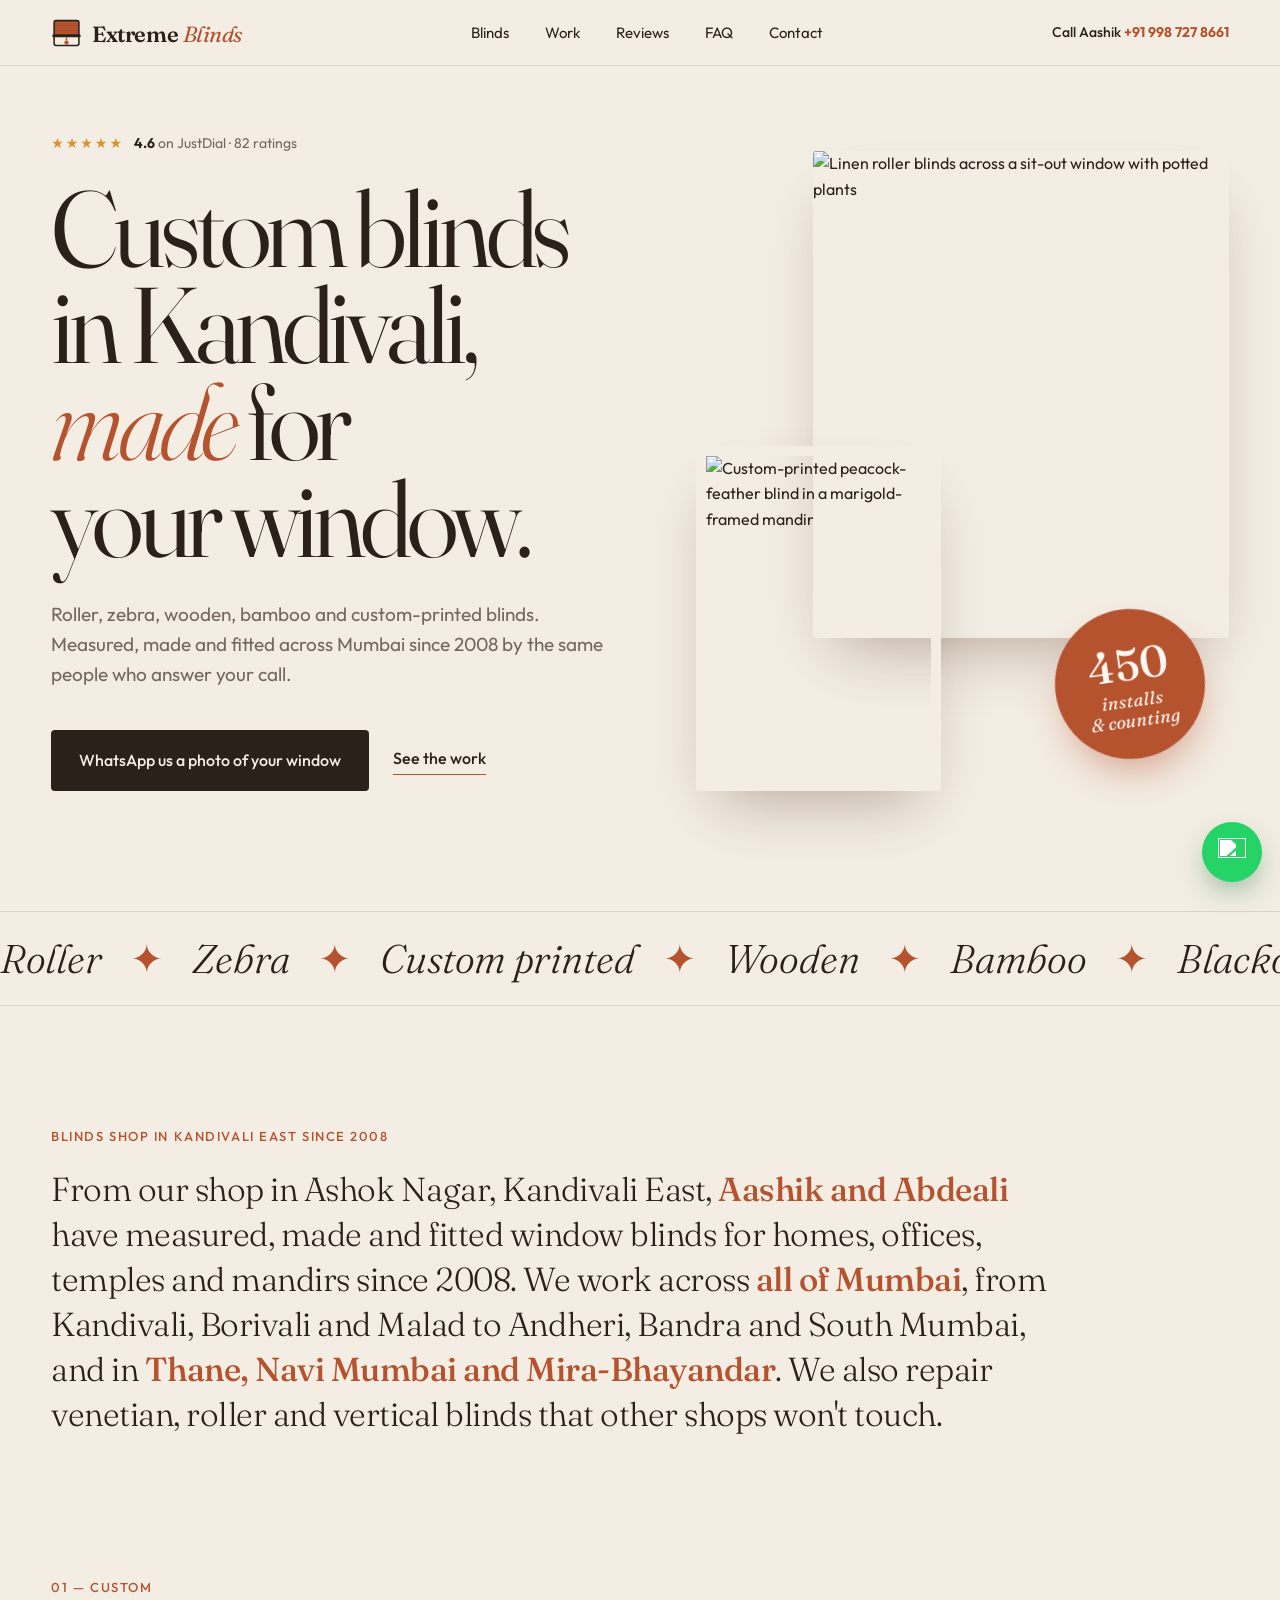
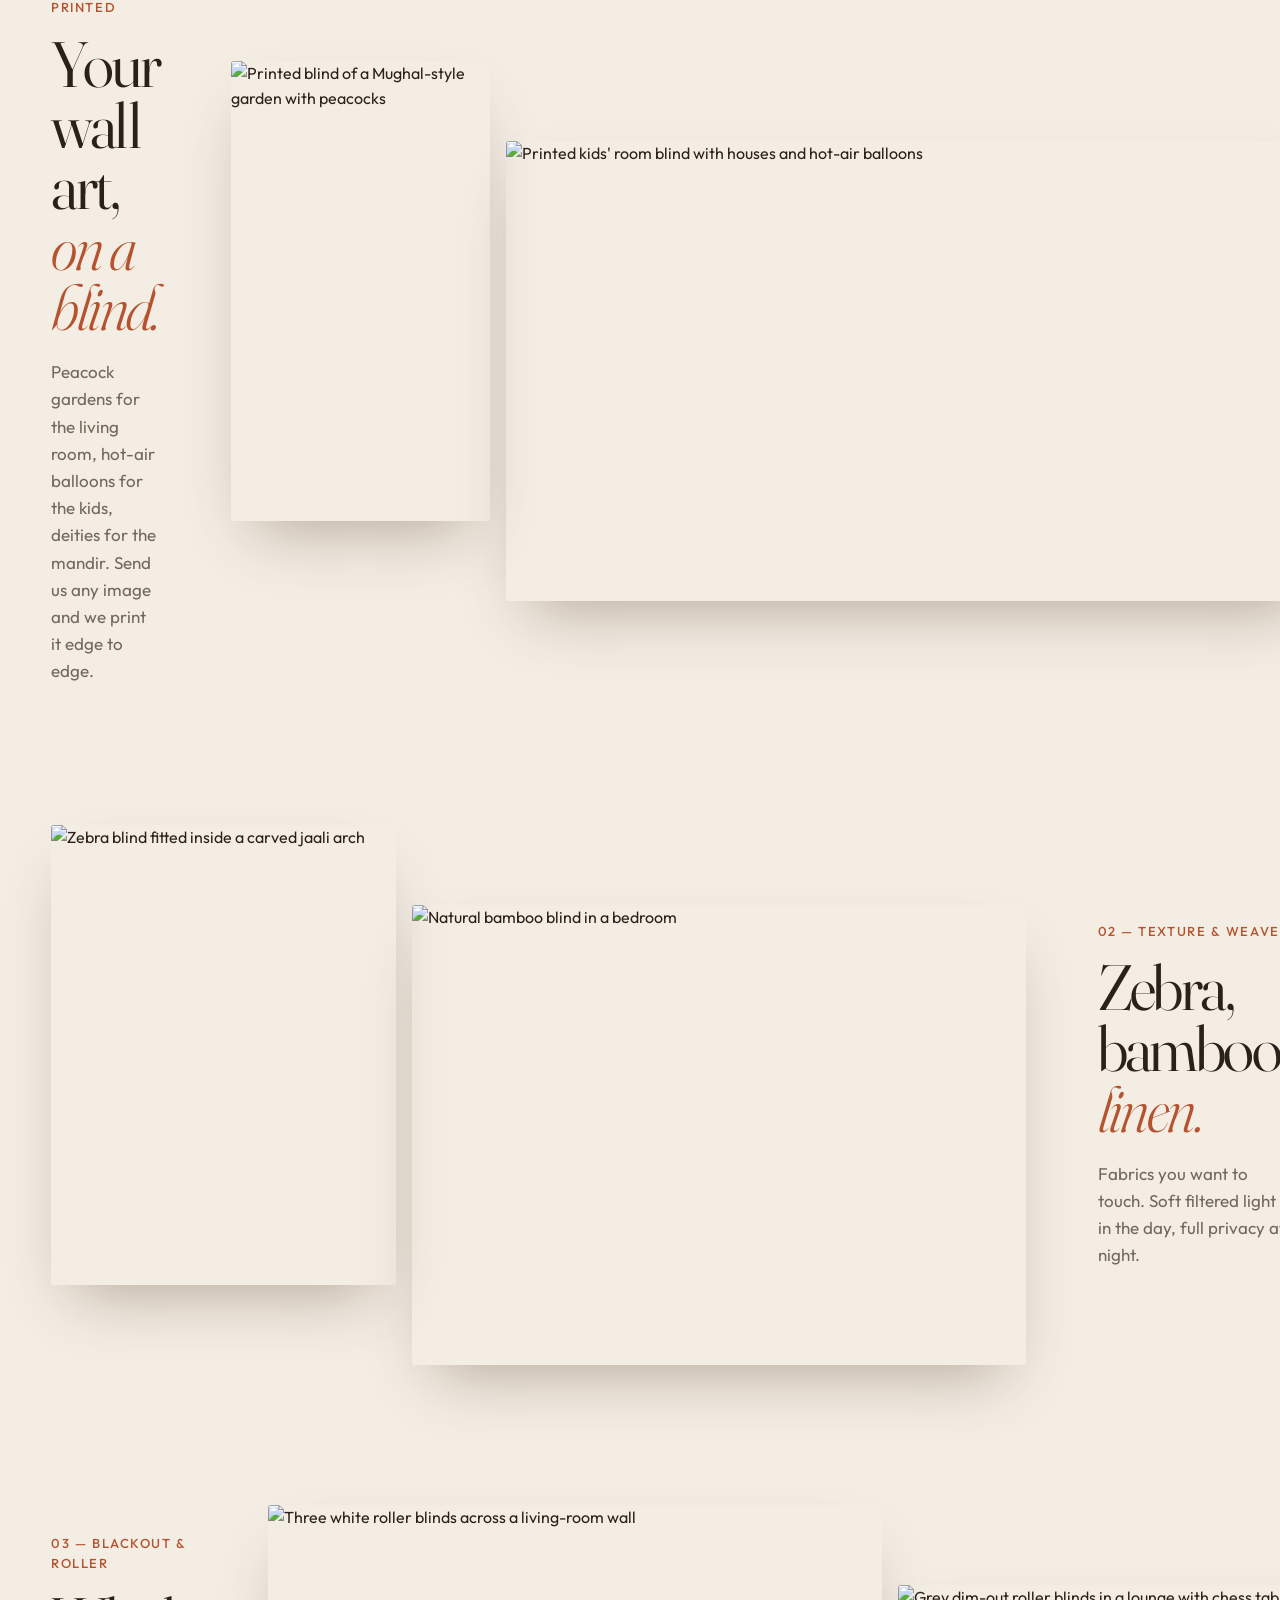
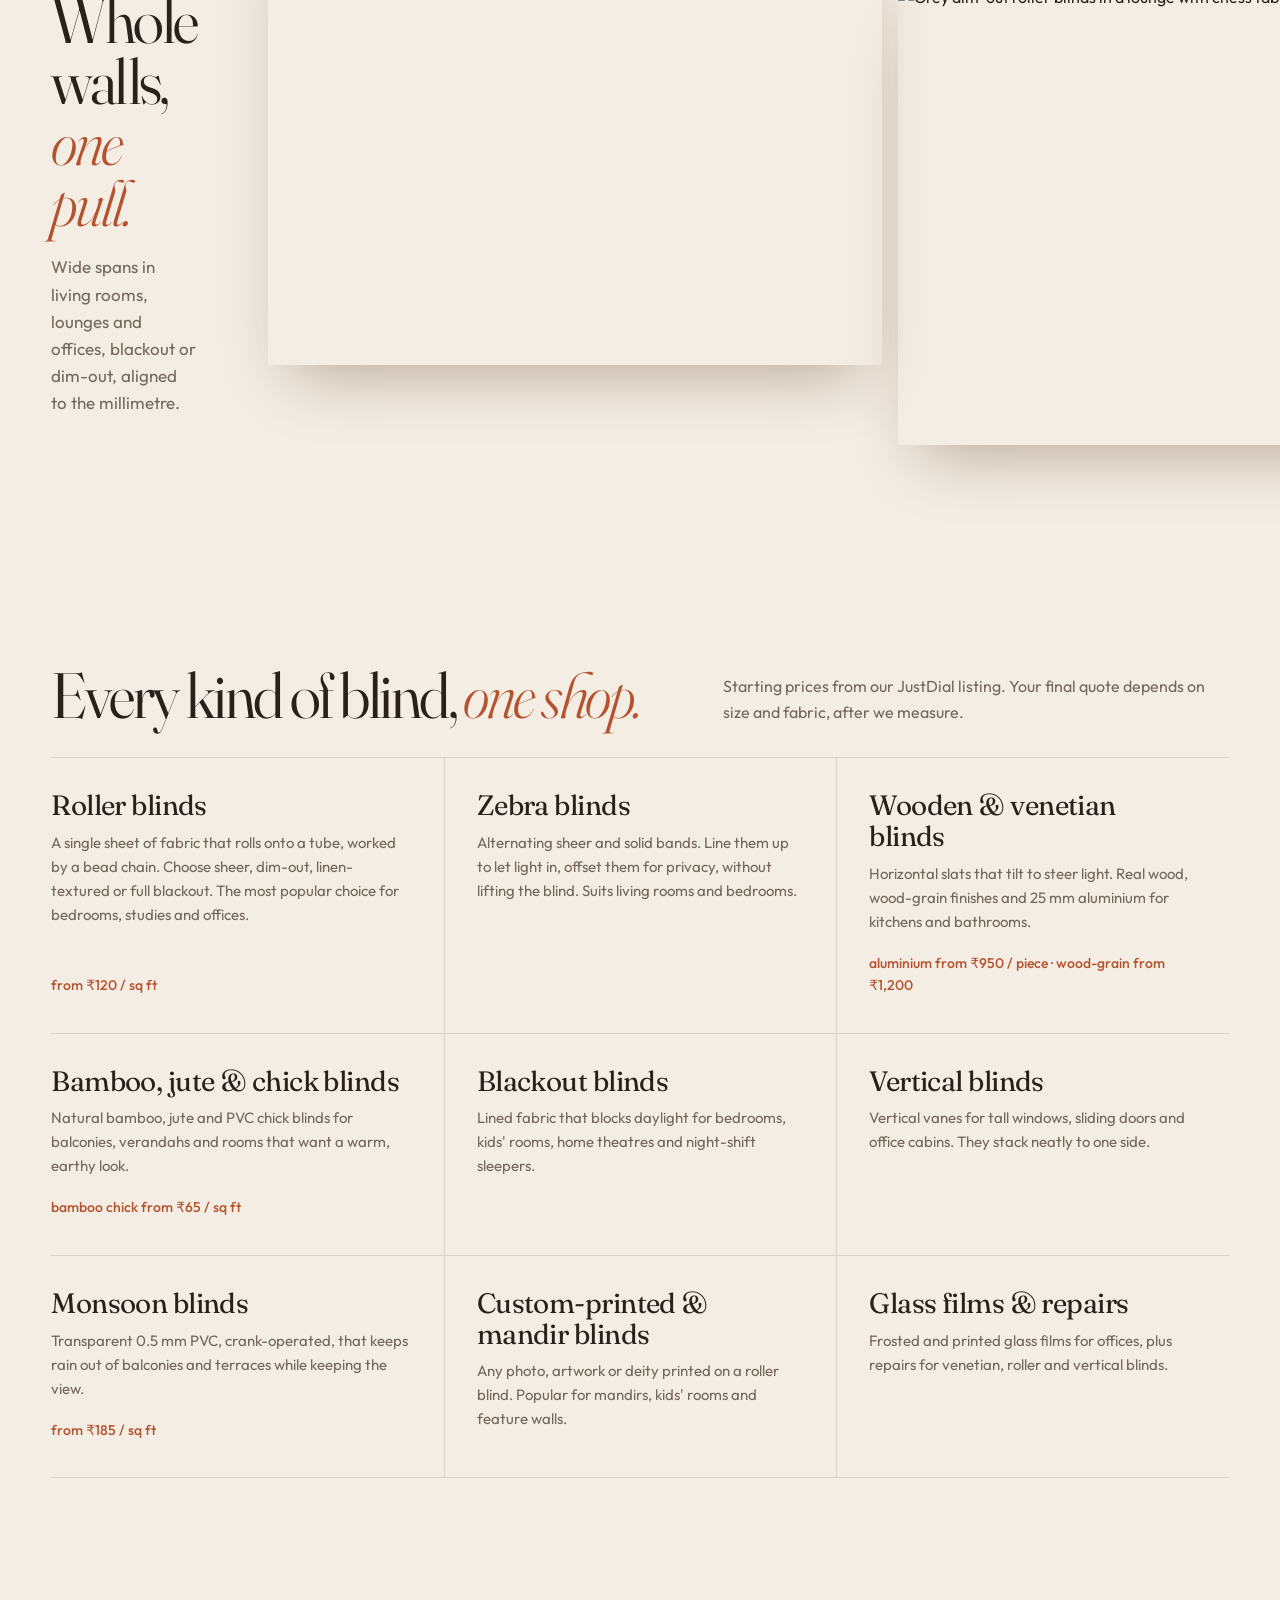
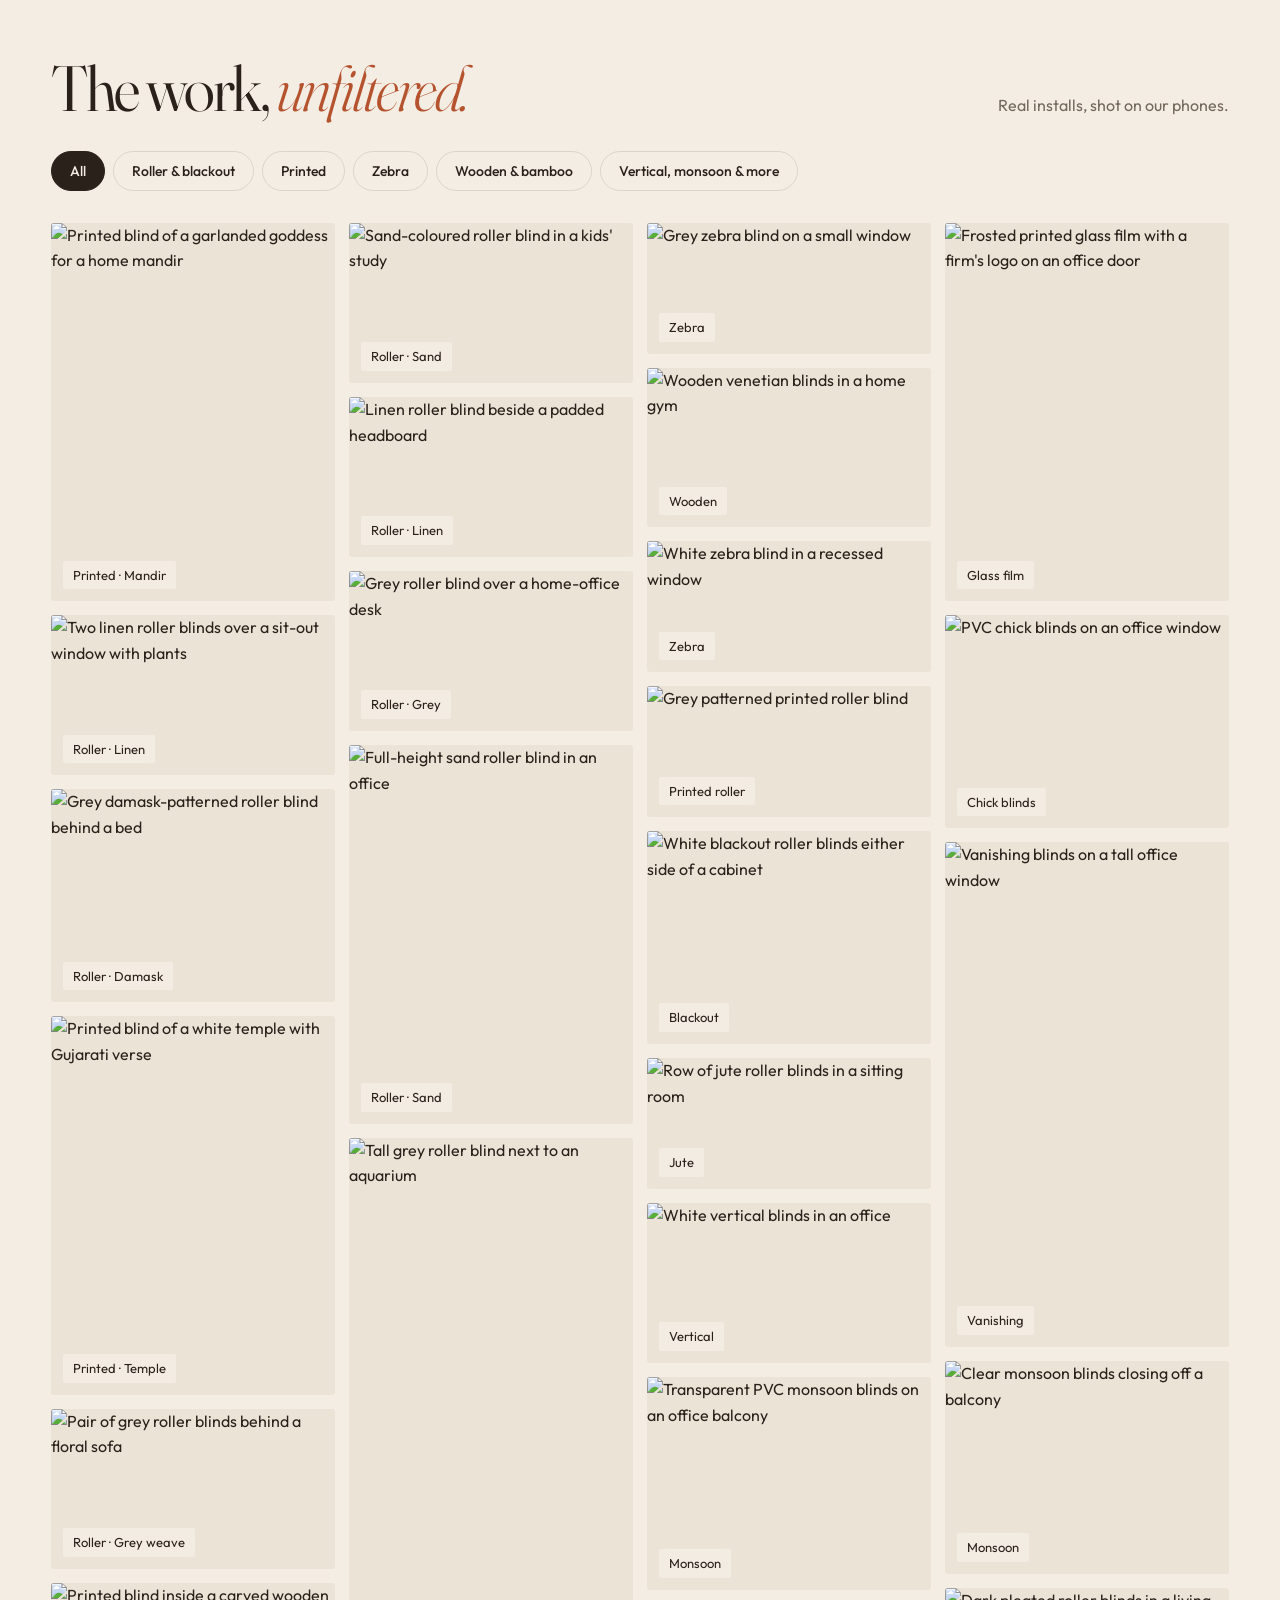
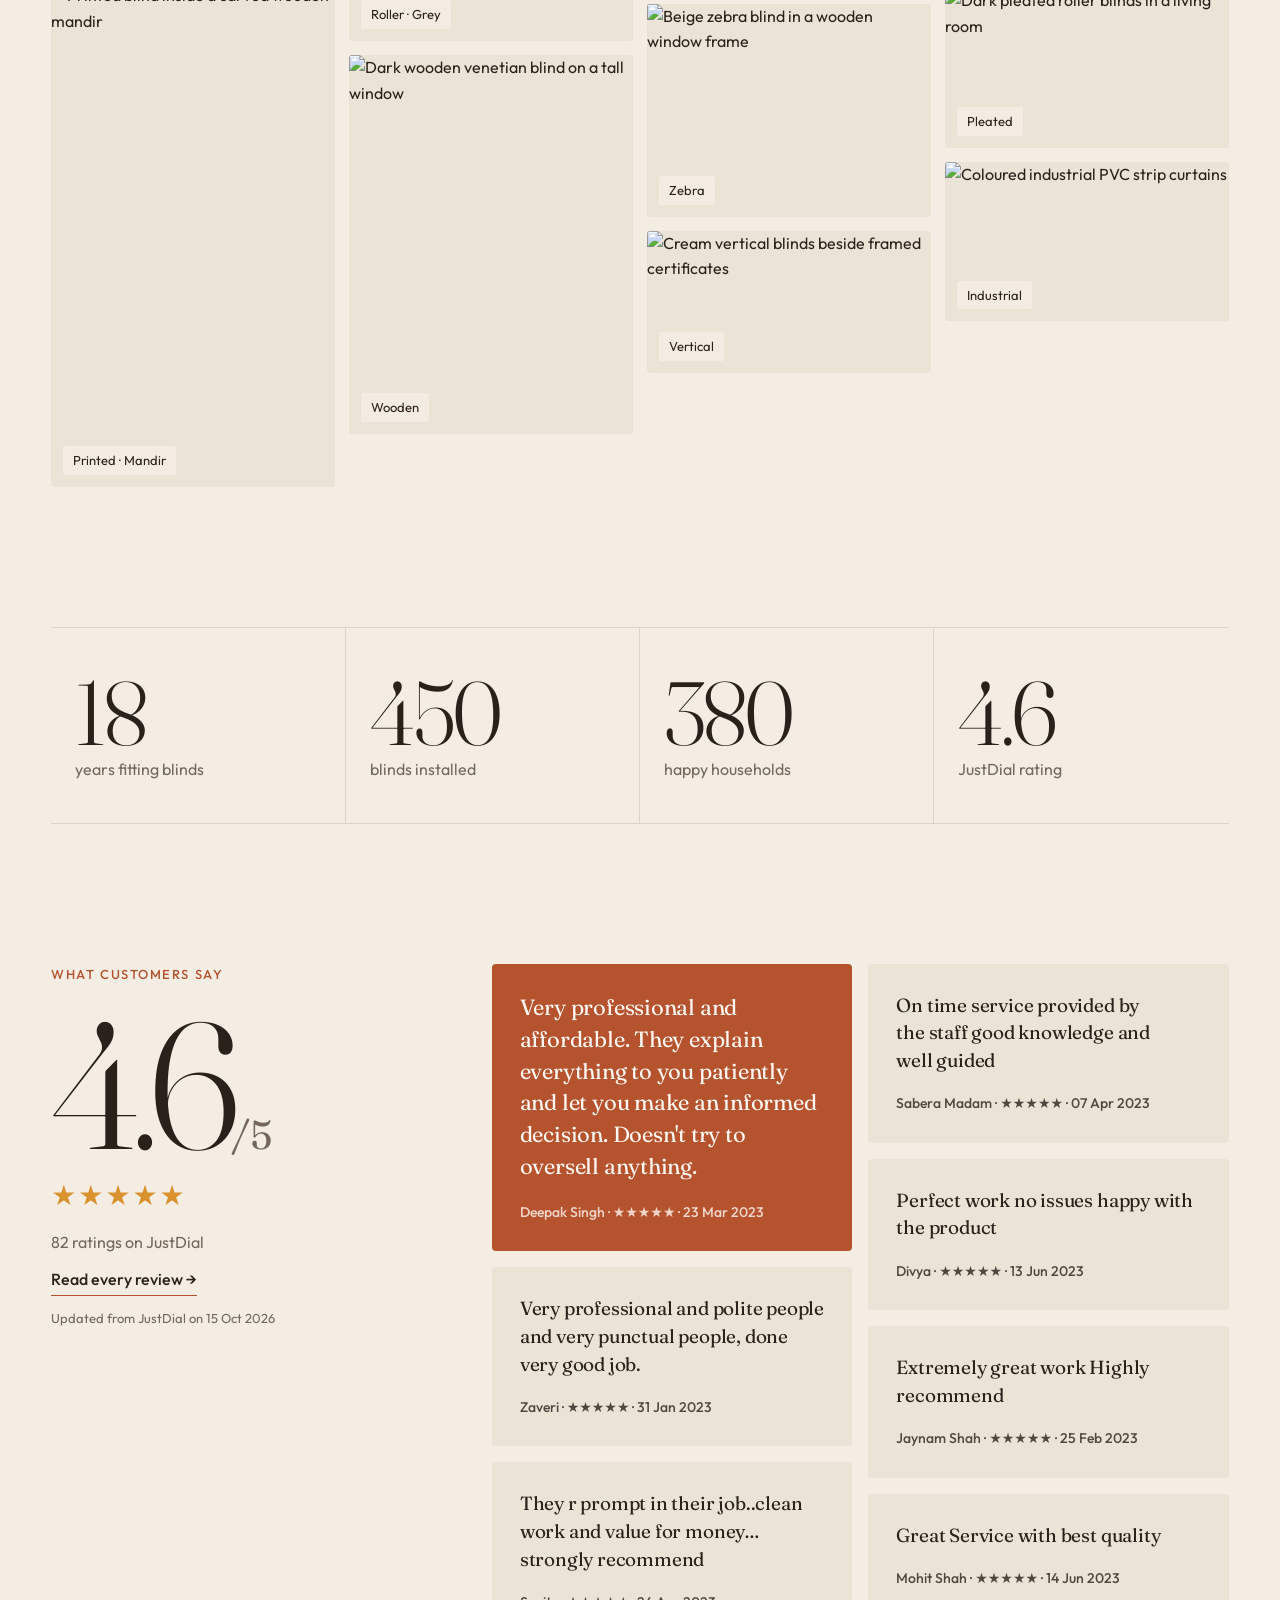
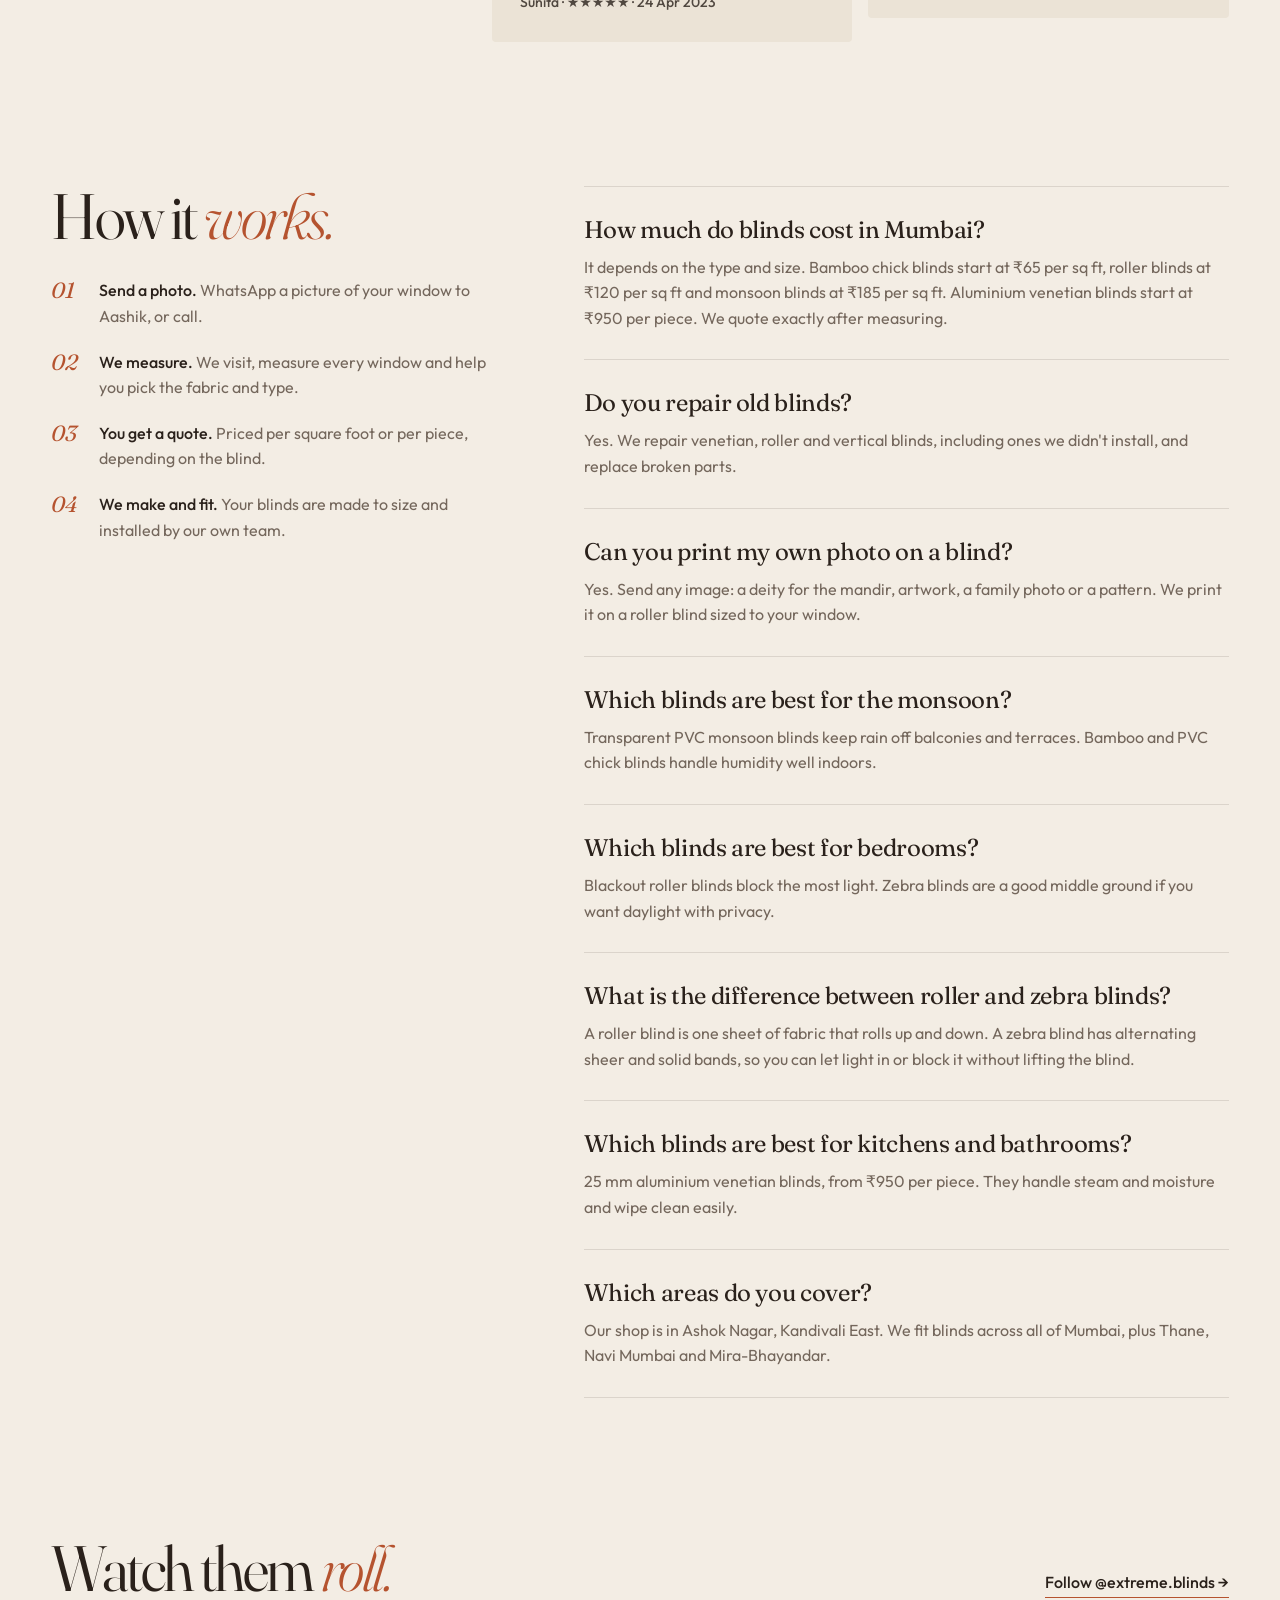
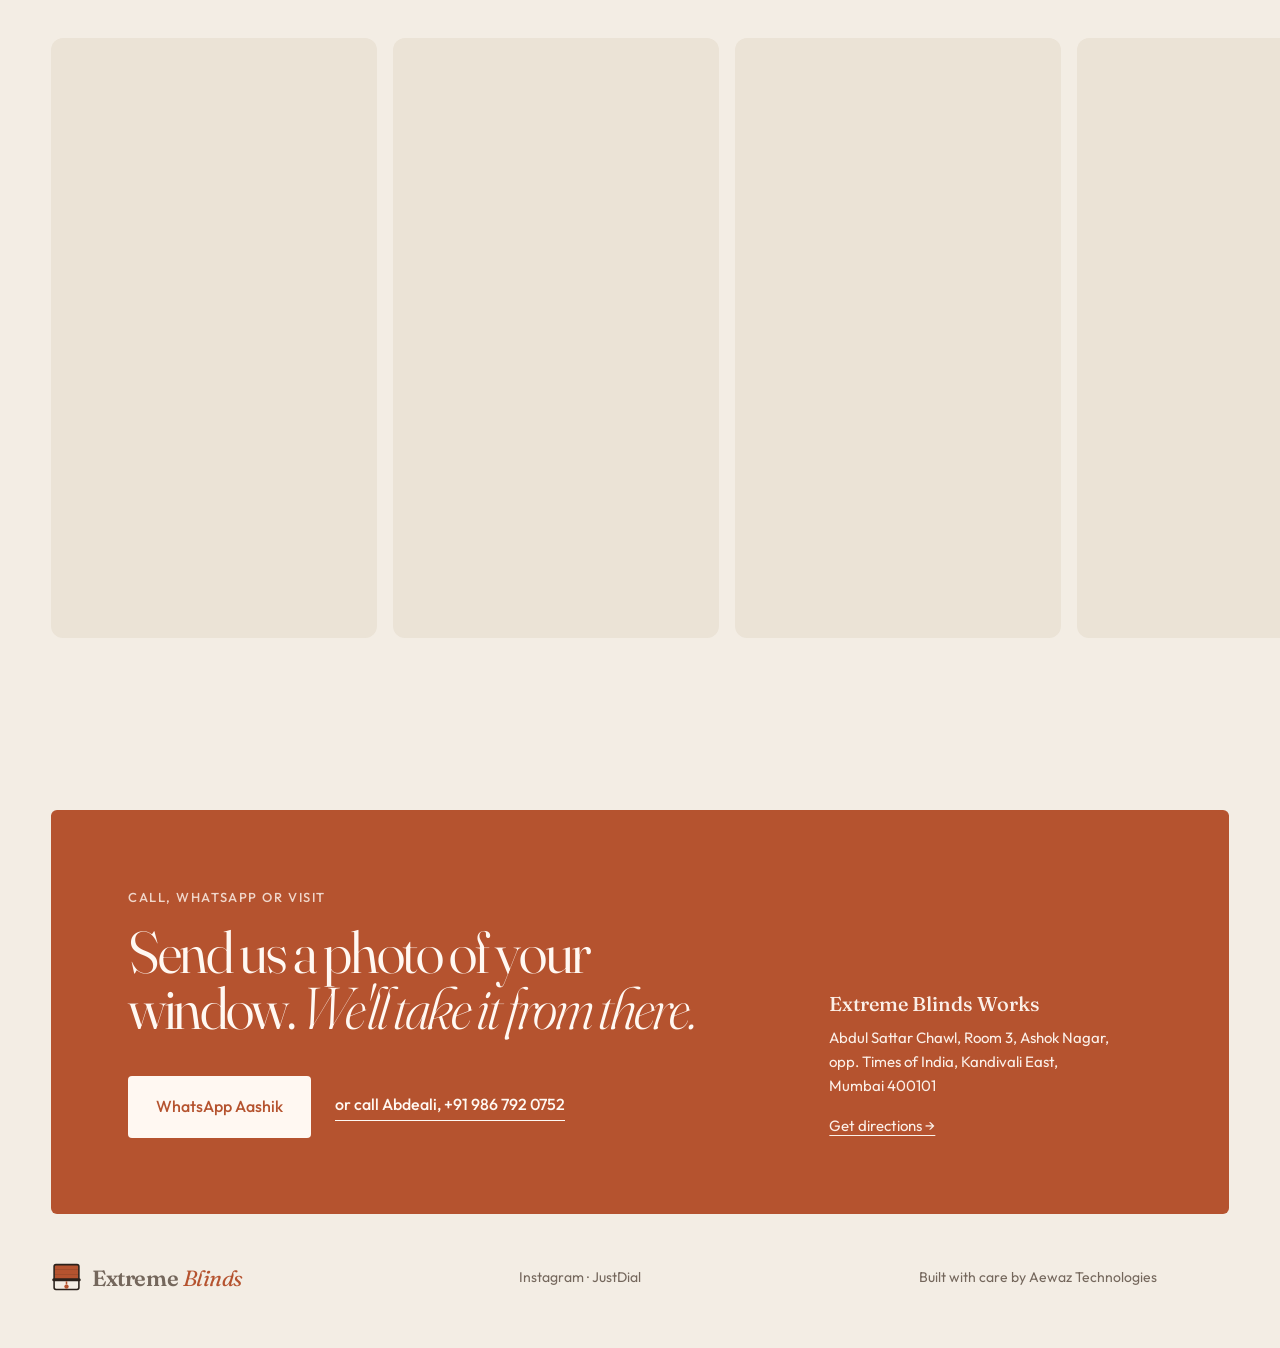
==== index.html @ 96bb5fbb "Add new favicon set, header logo mark, and SEO/AI search upgrades New blind-in-window favicon (svg, " ====
<!doctype html>
<html lang="en-IN">
  <head>
    <meta charset="utf-8" />
    <meta name="viewport" content="width=device-width, initial-scale=1" />
    <title>Custom Blinds in Kandivali East, Mumbai | Extreme Blinds Works</title>
    <meta
      name="description"
      content="Roller, zebra, wooden, bamboo, blackout, monsoon and custom-printed blinds. Measured, made and fitted across Mumbai and Thane since 2008. Rated 4.6 on JustDial."
    />
    <link rel="canonical" href="https://extremeblinds.in/" />
    <meta name="robots" content="index, follow, max-image-preview:large" />
    <meta property="og:type" content="website" />
    <meta property="og:locale" content="en_IN" />
    <meta property="og:site_name" content="Extreme Blinds Works" />
    <meta property="og:url" content="https://extremeblinds.in/" />
    <meta property="og:title" content="Custom blinds in Kandivali East, Mumbai | Extreme Blinds Works" />
    <meta
      property="og:description"
      content="Roller, zebra, wooden and custom-printed blinds, fitted across Mumbai since 2008."
    />
    <meta property="og:image" content="https://extremeblinds.in/assets/work/roller-linen-sitout.jpg" />
    <meta property="og:image:width" content="1400" />
    <meta property="og:image:height" content="789" />
    <meta property="og:image:alt" content="Linen roller blinds fitted across a sit-out window by Extreme Blinds Works" />
    <meta name="twitter:card" content="summary_large_image" />
    <meta name="twitter:title" content="Custom blinds in Kandivali East, Mumbai | Extreme Blinds Works" />
    <meta name="twitter:description" content="Roller, zebra, wooden and custom-printed blinds, fitted across Mumbai since 2008." />
    <meta name="twitter:image" content="https://extremeblinds.in/assets/work/roller-linen-sitout.jpg" />
    <meta name="theme-color" content="#f3ede4" />
    <link rel="icon" href="/favicon.ico" sizes="48x48" />
    <link rel="icon" href="/favicon.svg" type="image/svg+xml" />
    <link rel="apple-touch-icon" href="/apple-touch-icon.png" />
    <link rel="manifest" href="/site.webmanifest" />
    <link
      rel="preload"
      as="image"
      href="assets/work/800/roller-linen-sitout.jpg"
      imagesrcset="assets/work/800/roller-linen-sitout.jpg 800w, assets/work/roller-linen-sitout.jpg 1400w"
      imagesizes="(max-width: 960px) 100vw, 45vw"
      fetchpriority="high"
    />
    <link rel="preconnect" href="https://fonts.googleapis.com" />
    <link rel="preconnect" href="https://fonts.gstatic.com" crossorigin />
    <link
      href="https://fonts.googleapis.com/css2?family=Fraunces:ital,opsz,wght@0,9..144,300..600;1,9..144,300..600&family=Outfit:wght@300;400;500;600&display=swap"
      rel="stylesheet"
    />
    <link rel="stylesheet" href="assets/css/site.css" />
    <link rel="alternate" type="text/plain" href="/llms.txt" title="LLM summary" />
    <script>
      // Google Analytics 4: paste the Measurement ID from analytics.google.com → Admin → Data streams.
      // Nothing loads while it is still the placeholder.
      window.GA_ID = "G-MJQ9CBPJ4C";
      window.dataLayer = window.dataLayer || [];
      function gtag() { dataLayer.push(arguments); }
      if (!GA_ID.includes("XXXX")) {
        const s = document.createElement("script");
        s.async = true;
        s.src = "https://www.googletagmanager.com/gtag/js?id=" + GA_ID;
        document.head.append(s);
        gtag("js", new Date());
        gtag("config", GA_ID);
      }
    </script>
    <script type="application/ld+json">
      {
        "@context": "https://schema.org",
        "@graph": [
          {
            "@type": "WebSite",
            "@id": "https://extremeblinds.in/#website",
            "url": "https://extremeblinds.in/",
            "name": "Extreme Blinds Works",
            "inLanguage": "en-IN",
            "publisher": {
              "@id": "https://extremeblinds.in/#business"
            }
          },
          {
            "@type": "WebPage",
            "@id": "https://extremeblinds.in/#webpage",
            "url": "https://extremeblinds.in/",
            "name": "Custom Blinds in Kandivali East, Mumbai | Extreme Blinds Works",
            "isPartOf": {
              "@id": "https://extremeblinds.in/#website"
            },
            "about": {
              "@id": "https://extremeblinds.in/#business"
            },
            "primaryImageOfPage": "https://extremeblinds.in/assets/work/roller-linen-sitout.jpg",
            "dateModified": "2026-10-19",
            "inLanguage": "en-IN"
          },
          {
            "@type": "HomeAndConstructionBusiness",
            "@id": "https://extremeblinds.in/#business",
            "name": "Extreme Blinds Works",
            "alternateName": "Extreme Blinds",
            "url": "https://extremeblinds.in/",
            "description": "Blinds shop in Ashok Nagar, Kandivali East, Mumbai. Roller, zebra, wooden, bamboo, blackout, vertical, monsoon and custom-printed blinds, measured, made and fitted across Mumbai, Thane, Navi Mumbai and Mira-Bhayandar since 2008. Also repairs venetian, roller and vertical blinds.",
            "foundingDate": "2008",
            "image": [
              "https://extremeblinds.in/assets/work/roller-linen-sitout.jpg",
              "https://extremeblinds.in/assets/work/printed-peacock-garden.jpg"
            ],
            "logo": "https://extremeblinds.in/icon-512.png",
            "telephone": "+919987278661",
            "priceRange": "₹65–₹1,200",
            "currenciesAccepted": "INR",
            "address": {
              "@type": "PostalAddress",
              "streetAddress": "Abdul Sattar Chawl, Room No 3, Ashok Nagar, Opposite Times Of India, Kandivali East",
              "addressLocality": "Mumbai",
              "addressRegion": "Maharashtra",
              "postalCode": "400101",
              "addressCountry": "IN"
            },
            "hasMap": "https://www.google.com/maps/search/?api=1&query=Extreme+Blinds+Works+Ashok+Nagar+Kandivali+East+Mumbai",
            "contactPoint": [
              {
                "@type": "ContactPoint",
                "contactType": "customer service",
                "name": "Aashik",
                "telephone": "+919987278661"
              },
              {
                "@type": "ContactPoint",
                "contactType": "customer service",
                "name": "Abdeali",
                "telephone": "+919867920752"
              }
            ],
            "areaServed": [
              {
                "@type": "City",
                "name": "Mumbai"
              },
              {
                "@type": "City",
                "name": "Thane"
              },
              {
                "@type": "City",
                "name": "Navi Mumbai"
              },
              {
                "@type": "City",
                "name": "Mira-Bhayandar"
              }
            ],
            "knowsAbout": [
              "Roller blinds",
              "Zebra blinds",
              "Venetian blinds",
              "Wooden blinds",
              "Bamboo chick blinds",
              "Blackout blinds",
              "Vertical blinds",
              "Monsoon blinds",
              "Custom-printed blinds",
              "Mandir blinds",
              "Glass films",
              "Blind repair"
            ],
            "hasOfferCatalog": {
              "@type": "OfferCatalog",
              "name": "Blinds",
              "itemListElement": [
                {
                  "@type": "Offer",
                  "itemOffered": {
                    "@type": "Service",
                    "name": "Roller blinds",
                    "serviceType": "Window blinds",
                    "description": "Sheer, dim-out, linen-textured or blackout fabric on a bead-chain tube."
                  },
                  "priceSpecification": {
                    "@type": "UnitPriceSpecification",
                    "price": "120",
                    "priceCurrency": "INR",
                    "valueAddedTaxIncluded": false,
                    "unitText": "sq ft",
                    "description": "Starting price; final quote after measuring"
                  }
                },
                {
                  "@type": "Offer",
                  "itemOffered": {
                    "@type": "Service",
                    "name": "Zebra blinds",
                    "serviceType": "Window blinds",
                    "description": "Alternating sheer and solid bands for light control without lifting the blind."
                  }
                },
                {
                  "@type": "Offer",
                  "itemOffered": {
                    "@type": "Service",
                    "name": "Aluminium venetian blinds",
                    "serviceType": "Window blinds",
                    "description": "25 mm aluminium slats, suited to kitchens and bathrooms."
                  },
                  "priceSpecification": {
                    "@type": "UnitPriceSpecification",
                    "price": "950",
                    "priceCurrency": "INR",
                    "valueAddedTaxIncluded": false,
                    "unitText": "piece",
                    "description": "Starting price; final quote after measuring"
                  }
                },
                {
                  "@type": "Offer",
                  "itemOffered": {
                    "@type": "Service",
                    "name": "Wood-grain venetian blinds",
                    "serviceType": "Window blinds"
                  },
                  "priceSpecification": {
                    "@type": "UnitPriceSpecification",
                    "price": "1200",
                    "priceCurrency": "INR",
                    "valueAddedTaxIncluded": false,
                    "unitText": "piece",
                    "description": "Starting price; final quote after measuring"
                  }
                },
                {
                  "@type": "Offer",
                  "itemOffered": {
                    "@type": "Service",
                    "name": "Bamboo chick blinds",
                    "serviceType": "Window blinds",
                    "description": "Natural bamboo, jute and PVC chick blinds for balconies and verandahs."
                  },
                  "priceSpecification": {
                    "@type": "UnitPriceSpecification",
                    "price": "65",
                    "priceCurrency": "INR",
                    "valueAddedTaxIncluded": false,
                    "unitText": "sq ft",
                    "description": "Starting price; final quote after measuring"
                  }
                },
                {
                  "@type": "Offer",
                  "itemOffered": {
                    "@type": "Service",
                    "name": "Blackout blinds",
                    "serviceType": "Window blinds",
                    "description": "Lined fabric that blocks daylight for bedrooms, kids' rooms and home theatres."
                  }
                },
                {
                  "@type": "Offer",
                  "itemOffered": {
                    "@type": "Service",
                    "name": "Vertical blinds",
                    "serviceType": "Window blinds",
                    "description": "Vertical vanes for tall windows, sliding doors and office cabins."
                  }
                },
                {
                  "@type": "Offer",
                  "itemOffered": {
                    "@type": "Service",
                    "name": "Monsoon blinds",
                    "serviceType": "Window blinds",
                    "description": "Transparent 0.5 mm PVC, crank-operated, keeps rain off balconies."
                  },
                  "priceSpecification": {
                    "@type": "UnitPriceSpecification",
                    "price": "185",
                    "priceCurrency": "INR",
                    "valueAddedTaxIncluded": false,
                    "unitText": "sq ft",
                    "description": "Starting price; final quote after measuring"
                  }
                },
                {
                  "@type": "Offer",
                  "itemOffered": {
                    "@type": "Service",
                    "name": "Custom-printed and mandir blinds",
                    "serviceType": "Window blinds",
                    "description": "Any photo, artwork or deity printed on a roller blind."
                  }
                },
                {
                  "@type": "Offer",
                  "itemOffered": {
                    "@type": "Service",
                    "name": "Glass films",
                    "serviceType": "Window blinds",
                    "description": "Frosted and printed glass films for offices."
                  }
                },
                {
                  "@type": "Offer",
                  "itemOffered": {
                    "@type": "Service",
                    "name": "Blind repair",
                    "serviceType": "Window blinds",
                    "description": "Repairs for venetian, roller and vertical blinds, including ones installed by others."
                  }
                }
              ]
            },
            "sameAs": [
              "https://www.instagram.com/extreme.blinds/",
              "https://jsdl.in/DT-43YEA226QIA"
            ]
          }
        ]
      }
    </script>
  </head>

  <body>
    <a class="skip" href="#main">Skip to content</a>

    <header class="nav">
      <a href="#top" class="logo"><img class="mark" src="assets/images/mark.svg" alt="" width="31" height="30" />Extreme <span>Blinds</span></a>
      <nav aria-label="Main">
        <ul>
          <li><a href="#blinds">Blinds</a></li>
          <li><a href="#work">Work</a></li>
          <li><a href="#reviews">Reviews</a></li>
          <li><a href="#faq">FAQ</a></li>
          <li><a href="#contact">Contact</a></li>
        </ul>
      </nav>
      <a class="nav-call" href="tel:+919987278661">Call Aashik <b>+91 998 727 8661</b></a>
    </header>

    <main id="main">
      <section class="hero" id="top">
        <div class="hero-copy">
          <a class="tag" href="#reviews">
            <span class="stars" aria-hidden="true">★★★★★</span>
            <span><b data-rating>4.6</b> on JustDial · <span data-count>82</span> ratings</span>
          </a>
          <h1>Custom blinds in Kandivali, <em>made</em> for your window.</h1>
          <p class="lede">
            Roller, zebra, wooden, bamboo and custom-printed blinds. Measured, made and fitted across Mumbai since
            2008 by the same people who answer your call.
          </p>
          <div class="ctas">
            <a
              class="btn"
              href="https://api.whatsapp.com/send?phone=919987278661&text=Hi,%20I%20contacted%20you%20through%20your%20website."
              target="_blank"
              rel="noopener"
              >WhatsApp us a photo of your window</a
            >
            <a class="link" href="#work">See the work</a>
          </div>
        </div>
        <div class="stack">
          <figure class="s1 slats">
            <img width="800" height="451"
              src="assets/work/800/roller-linen-sitout.jpg"
              srcset="assets/work/800/roller-linen-sitout.jpg 800w, assets/work/roller-linen-sitout.jpg 1400w"
              sizes="(max-width: 960px) 100vw, 45vw"
              alt="Linen roller blinds across a sit-out window with potted plants"
              fetchpriority="high"
            />
          </figure>
          <figure class="s2">
            <img width="451" height="800" src="assets/work/800/printed-peacock-feather.jpg" alt="Custom-printed peacock-feather blind in a marigold-framed mandir" />
          </figure>
          <div class="badge"><div><b>450</b>installs<br />&amp; counting</div></div>
        </div>
      </section>

      <div class="marquee" aria-hidden="true">
        <div class="marquee-track">
          <span>Roller</span><i>✦</i><span>Zebra</span><i>✦</i><span>Custom printed</span><i>✦</i><span>Wooden</span><i>✦</i><span>Bamboo</span><i>✦</i><span>Blackout</span><i>✦</i><span>Vertical</span><i>✦</i><span>Monsoon</span><i>✦</i><span>Mandir</span><i>✦</i>
          <span>Roller</span><i>✦</i><span>Zebra</span><i>✦</i><span>Custom printed</span><i>✦</i><span>Wooden</span><i>✦</i><span>Bamboo</span><i>✦</i><span>Blackout</span><i>✦</i><span>Vertical</span><i>✦</i><span>Monsoon</span><i>✦</i><span>Mandir</span><i>✦</i>
        </div>
      </div>

      <section class="intro reveal" aria-labelledby="intro-h">
        <h2 id="intro-h" class="num">Blinds shop in Kandivali East since 2008</h2>
        <p>
          From our shop in Ashok Nagar, Kandivali East, <b>Aashik and Abdeali</b> have measured, made and fitted
          window blinds for homes, offices, temples and mandirs since 2008. We work across <b>all of Mumbai</b>, from
          Kandivali, Borivali and Malad to Andheri, Bandra and South Mumbai, and in <b>Thane, Navi Mumbai and
          Mira-Bhayandar</b>. We also repair venetian, roller and vertical blinds that other shops won't touch.
        </p>
      </section>

      <section class="features">
        <article class="row reveal">
          <div class="txt">
            <div class="num">01 — Custom printed</div>
            <h2>Your wall art, <em>on a blind.</em></h2>
            <p>
              Peacock gardens for the living room, hot-air balloons for the kids, deities for the mandir. Send us any
              image and we print it edge to edge.
            </p>
          </div>
          <div class="pics">
            <img width="451" height="800" src="assets/work/800/printed-peacock-garden.jpg" alt="Printed blind of a Mughal-style garden with peacocks" loading="lazy" />
            <img width="800" height="451" src="assets/work/800/printed-kids-village.jpg" alt="Printed kids' room blind with houses and hot-air balloons" loading="lazy" />
          </div>
        </article>
        <article class="row flip reveal">
          <div class="txt">
            <div class="num">02 — Texture &amp; weave</div>
            <h2>Zebra, bamboo, <em>linen.</em></h2>
            <p>Fabrics you want to touch. Soft filtered light in the day, full privacy at night.</p>
          </div>
          <div class="pics">
            <img width="600" height="800" src="assets/work/800/zebra-arch.jpg" alt="Zebra blind fitted inside a carved jaali arch" loading="lazy" />
            <img width="800" height="600" src="assets/work/800/bamboo-bedroom.jpg" alt="Natural bamboo blind in a bedroom" loading="lazy" />
          </div>
        </article>
        <article class="row reveal">
          <div class="txt">
            <div class="num">03 — Blackout &amp; roller</div>
            <h2>Whole walls, <em>one pull.</em></h2>
            <p>Wide spans in living rooms, lounges and offices, blackout or dim-out, aligned to the millimetre.</p>
          </div>
          <div class="pics">
            <img width="800" height="600" src="assets/work/800/roller-blackout-living.jpg" alt="Three white roller blinds across a living-room wall" loading="lazy" />
            <img width="800" height="600" src="assets/work/800/roller-dim-lounge.jpg" alt="Grey dim-out roller blinds in a lounge with chess tables" loading="lazy" />
          </div>
        </article>
      </section>

      <section class="types" id="blinds" aria-labelledby="types-h">
        <div class="section-head">
          <h2 id="types-h">Every kind of blind, <em>one shop.</em></h2>
          <p>Starting prices from our JustDial listing. Your final quote depends on size and fabric, after we measure.</p>
        </div>
        <div class="type-list">
          <article>
            <h3>Roller blinds</h3>
            <p>A single sheet of fabric that rolls onto a tube, worked by a bead chain. Choose sheer, dim-out, linen-textured or full blackout. The most popular choice for bedrooms, studies and offices.</p>
            <span class="price">from ₹120 / sq ft</span>
          </article>
          <article>
            <h3>Zebra blinds</h3>
            <p>Alternating sheer and solid bands. Line them up to let light in, offset them for privacy, without lifting the blind. Suits living rooms and bedrooms.</p>
          </article>
          <article>
            <h3>Wooden &amp; venetian blinds</h3>
            <p>Horizontal slats that tilt to steer light. Real wood, wood-grain finishes and 25 mm aluminium for kitchens and bathrooms.</p>
            <span class="price">aluminium from ₹950 / piece · wood-grain from ₹1,200</span>
          </article>
          <article>
            <h3>Bamboo, jute &amp; chick blinds</h3>
            <p>Natural bamboo, jute and PVC chick blinds for balconies, verandahs and rooms that want a warm, earthy look.</p>
            <span class="price">bamboo chick from ₹65 / sq ft</span>
          </article>
          <article>
            <h3>Blackout blinds</h3>
            <p>Lined fabric that blocks daylight for bedrooms, kids' rooms, home theatres and night-shift sleepers.</p>
          </article>
          <article>
            <h3>Vertical blinds</h3>
            <p>Vertical vanes for tall windows, sliding doors and office cabins. They stack neatly to one side.</p>
          </article>
          <article>
            <h3>Monsoon blinds</h3>
            <p>Transparent 0.5 mm PVC, crank-operated, that keeps rain out of balconies and terraces while keeping the view.</p>
            <span class="price">from ₹185 / sq ft</span>
          </article>
          <article>
            <h3>Custom-printed &amp; mandir blinds</h3>
            <p>Any photo, artwork or deity printed on a roller blind. Popular for mandirs, kids' rooms and feature walls.</p>
          </article>
          <article>
            <h3>Glass films &amp; repairs</h3>
            <p>Frosted and printed glass films for offices, plus repairs for venetian, roller and vertical blinds.</p>
          </article>
        </div>
      </section>

      <section class="work" id="work">
        <div class="section-head">
          <h2>The work, <em>unfiltered.</em></h2>
          <p>Real installs, shot on our phones.</p>
        </div>
        <div class="chips" role="group" aria-label="Filter by blind type">
          <button class="chip is-on" data-filter="all" aria-pressed="true">All</button>
          <button class="chip" data-filter="roller" aria-pressed="false">Roller &amp; blackout</button>
          <button class="chip" data-filter="printed" aria-pressed="false">Printed</button>
          <button class="chip" data-filter="zebra" aria-pressed="false">Zebra</button>
          <button class="chip" data-filter="wood" aria-pressed="false">Wooden &amp; bamboo</button>
          <button class="chip" data-filter="other" aria-pressed="false">Vertical, monsoon &amp; more</button>
        </div>
        <div class="grid">
          <figure data-cat="printed"><img width="600" height="800" loading="lazy" src="assets/work/800/printed-mataji.jpg" alt="Printed blind of a garlanded goddess for a home mandir" /><figcaption>Printed · Mandir</figcaption></figure>
          <figure data-cat="roller"><img width="800" height="451" loading="lazy" src="assets/work/800/roller-linen-sitout-wide.jpg" alt="Two linen roller blinds over a sit-out window with plants" /><figcaption>Roller · Linen</figcaption></figure>
          <figure data-cat="roller"><img width="800" height="600" loading="lazy" src="assets/work/800/roller-damask-bedroom.jpg" alt="Grey damask-patterned roller blind behind a bed" /><figcaption>Roller · Damask</figcaption></figure>
          <figure data-cat="printed"><img width="600" height="800" loading="lazy" src="assets/work/800/printed-temple.jpg" alt="Printed blind of a white temple with Gujarati verse" /><figcaption>Printed · Temple</figcaption></figure>
          <figure data-cat="roller"><img width="800" height="451" loading="lazy" src="assets/work/800/roller-grey-living.jpg" alt="Pair of grey roller blinds behind a floral sofa" /><figcaption>Roller · Grey weave</figcaption></figure>
          <figure data-cat="printed"><img width="451" height="800" loading="lazy" src="assets/work/800/printed-mandir-swaminarayan.jpg" alt="Printed blind inside a carved wooden mandir" /><figcaption>Printed · Mandir</figcaption></figure>
          <figure data-cat="roller"><img width="800" height="451" loading="lazy" src="assets/work/800/roller-sand-kids-room.jpg" alt="Sand-coloured roller blind in a kids' study" /><figcaption>Roller · Sand</figcaption></figure>
          <figure data-cat="roller"><img width="800" height="451" loading="lazy" src="assets/work/800/roller-linen-bedroom.jpg" alt="Linen roller blind beside a padded headboard" /><figcaption>Roller · Linen</figcaption></figure>
          <figure data-cat="roller"><img width="800" height="451" loading="lazy" src="assets/work/800/roller-grey-study.jpg" alt="Grey roller blind over a home-office desk" /><figcaption>Roller · Grey</figcaption></figure>
          <figure data-cat="roller"><img width="600" height="800" loading="lazy" src="assets/work/800/roller-sand-office.jpg" alt="Full-height sand roller blind in an office" /><figcaption>Roller · Sand</figcaption></figure>
          <figure data-cat="roller"><img width="451" height="800" loading="lazy" src="assets/work/800/roller-grey-hall.jpg" alt="Tall grey roller blind next to an aquarium" /><figcaption>Roller · Grey</figcaption></figure>
          <figure data-cat="wood"><img width="600" height="800" loading="lazy" src="assets/gallery/wooden-blinds.jpg" alt="Dark wooden venetian blind on a tall window" /><figcaption>Wooden</figcaption></figure>
          <figure data-cat="zebra"><img width="800" height="369" loading="lazy" src="assets/gallery/zebra-blinds.jpg" alt="Grey zebra blind on a small window" /><figcaption>Zebra</figcaption></figure>
          <figure data-cat="wood"><img width="800" height="450" loading="lazy" src="assets/gallery/wooden-blinds-2.jpg" alt="Wooden venetian blinds in a home gym" /><figcaption>Wooden</figcaption></figure>
          <figure data-cat="zebra"><img width="800" height="369" loading="lazy" src="assets/gallery/zebra-blinds-1.jpg" alt="White zebra blind in a recessed window" /><figcaption>Zebra</figcaption></figure>
          <figure data-cat="printed"><img width="800" height="369" loading="lazy" src="assets/gallery/printed-roller-blinds.jpg" alt="Grey patterned printed roller blind" /><figcaption>Printed roller</figcaption></figure>
          <figure data-cat="roller"><img width="800" height="600" loading="lazy" src="assets/gallery/black-out-blinds-2.jpg" alt="White blackout roller blinds either side of a cabinet" /><figcaption>Blackout</figcaption></figure>
          <figure data-cat="wood"><img width="800" height="369" loading="lazy" src="assets/gallery/roller-jut-blinds-2.jpg" alt="Row of jute roller blinds in a sitting room" /><figcaption>Jute</figcaption></figure>
          <figure data-cat="other"><img width="800" height="450" loading="lazy" src="assets/gallery/vertical-blinds.jpg" alt="White vertical blinds in an office" /><figcaption>Vertical</figcaption></figure>
          <figure data-cat="other"><img width="800" height="600" loading="lazy" src="assets/gallery/monsoon-blinds.jpg" alt="Transparent PVC monsoon blinds on an office balcony" /><figcaption>Monsoon</figcaption></figure>
          <figure data-cat="zebra"><img width="800" height="600" loading="lazy" src="assets/gallery/zebra-blinds-2.jpg" alt="Beige zebra blind in a wooden window frame" /><figcaption>Zebra</figcaption></figure>
          <figure data-cat="other"><img width="800" height="400" loading="lazy" src="assets/gallery/roller-vertical-1.jpg" alt="Cream vertical blinds beside framed certificates" /><figcaption>Vertical</figcaption></figure>
          <figure data-cat="other"><img width="600" height="800" loading="lazy" src="assets/gallery/glass-flims-printed.jpg" alt="Frosted printed glass film with a firm's logo on an office door" /><figcaption>Glass film</figcaption></figure>
          <figure data-cat="wood"><img width="800" height="600" loading="lazy" src="assets/gallery/PVC-chick-blinds.jpg" alt="PVC chick blinds on an office window" /><figcaption>Chick blinds</figcaption></figure>
          <figure data-cat="other"><img width="450" height="800" loading="lazy" src="assets/gallery/vanishing-blinds.jpg" alt="Vanishing blinds on a tall office window" /><figcaption>Vanishing</figcaption></figure>
          <figure data-cat="other"><img width="800" height="600" loading="lazy" src="assets/gallery/monsoon-blinds-1.jpg" alt="Clear monsoon blinds closing off a balcony" /><figcaption>Monsoon</figcaption></figure>
          <figure data-cat="roller"><img width="800" height="450" loading="lazy" src="assets/gallery/roller-plated-blinds.jpg" alt="Dark pleated roller blinds in a living room" /><figcaption>Pleated</figcaption></figure>
          <figure data-cat="other"><img width="800" height="450" loading="lazy" src="assets/gallery/industrial-blinds.jpg" alt="Coloured industrial PVC strip curtains" /><figcaption>Industrial</figcaption></figure>
        </div>
      </section>

      <section class="numbers reveal" aria-label="In numbers">
        <div><b>18</b><span>years fitting blinds</span></div>
        <div><b>450</b><span>blinds installed</span></div>
        <div><b>380</b><span>happy households</span></div>
        <div><b data-rating>4.6</b><span>JustDial rating</span></div>
      </section>

      <section class="reviews" id="reviews">
        <div class="score">
          <h2 class="num">What customers say</h2>
          <div class="big"><b data-rating>4.6</b><span>/5</span></div>
          <div class="stars-lg" aria-hidden="true">★★★★★</div>
          <p><span data-count>82</span> ratings on JustDial</p>
          <a class="link" href="https://jsdl.in/DT-43YEA226QIA" target="_blank" rel="noopener">Read every review →</a>
          <small data-updated>Updated from JustDial on 15 Oct 2026</small>
        </div>
        <div class="quotes">
          <!-- reviews:start (generated by scripts/fetch-reviews.mjs) -->
          <blockquote>
            <p>Very professional and affordable. They explain everything to you patiently and let you make an informed decision. Doesn't try to oversell anything.</p>
            <footer>Deepak Singh · <span aria-label="5 out of 5 stars">★★★★★</span> · 23 Mar 2023</footer>
          </blockquote>
          <blockquote>
            <p>Very professional and polite people and very punctual people, done very good job.</p>
            <footer>Zaveri · <span aria-label="5 out of 5 stars">★★★★★</span> · 31 Jan 2023</footer>
          </blockquote>
          <blockquote>
            <p>They r prompt in their job..clean work and value for money…strongly recommend</p>
            <footer>Sunita · <span aria-label="5 out of 5 stars">★★★★★</span> · 24 Apr 2023</footer>
          </blockquote>
          <blockquote>
            <p>On time service provided by the staff good knowledge and well guided</p>
            <footer>Sabera Madam · <span aria-label="5 out of 5 stars">★★★★★</span> · 07 Apr 2023</footer>
          </blockquote>
          <blockquote>
            <p>Perfect work no issues happy with the product</p>
            <footer>Divya · <span aria-label="5 out of 5 stars">★★★★★</span> · 13 Jun 2023</footer>
          </blockquote>
          <blockquote>
            <p>Extremely great work Highly recommend</p>
            <footer>Jaynam Shah · <span aria-label="5 out of 5 stars">★★★★★</span> · 25 Feb 2023</footer>
          </blockquote>
          <blockquote>
            <p>Great Service with best quality</p>
            <footer>Mohit Shah · <span aria-label="5 out of 5 stars">★★★★★</span> · 14 Jun 2023</footer>
          </blockquote>
          <!-- reviews:end -->
        </div>
      </section>

      <section class="faq" id="faq" aria-labelledby="faq-h">
        <div class="how">
          <h2 id="faq-h">How it <em>works.</em></h2>
          <ol>
            <li><b>Send a photo.</b> WhatsApp a picture of your window to Aashik, or call.</li>
            <li><b>We measure.</b> We visit, measure every window and help you pick the fabric and type.</li>
            <li><b>You get a quote.</b> Priced per square foot or per piece, depending on the blind.</li>
            <li><b>We make and fit.</b> Your blinds are made to size and installed by our own team.</li>
          </ol>
        </div>
        <dl class="qa">
          <dt>How much do blinds cost in Mumbai?</dt>
          <dd>It depends on the type and size. Bamboo chick blinds start at ₹65 per sq ft, roller blinds at ₹120 per sq ft and monsoon blinds at ₹185 per sq ft. Aluminium venetian blinds start at ₹950 per piece. We quote exactly after measuring.</dd>
          <dt>Do you repair old blinds?</dt>
          <dd>Yes. We repair venetian, roller and vertical blinds, including ones we didn't install, and replace broken parts.</dd>
          <dt>Can you print my own photo on a blind?</dt>
          <dd>Yes. Send any image: a deity for the mandir, artwork, a family photo or a pattern. We print it on a roller blind sized to your window.</dd>
          <dt>Which blinds are best for the monsoon?</dt>
          <dd>Transparent PVC monsoon blinds keep rain off balconies and terraces. Bamboo and PVC chick blinds handle humidity well indoors.</dd>
          <dt>Which blinds are best for bedrooms?</dt>
          <dd>Blackout roller blinds block the most light. Zebra blinds are a good middle ground if you want daylight with privacy.</dd>
          <dt>What is the difference between roller and zebra blinds?</dt>
          <dd>A roller blind is one sheet of fabric that rolls up and down. A zebra blind has alternating sheer and solid bands, so you can let light in or block it without lifting the blind.</dd>
          <dt>Which blinds are best for kitchens and bathrooms?</dt>
          <dd>25 mm aluminium venetian blinds, from ₹950 per piece. They handle steam and moisture and wipe clean easily.</dd>
          <dt>Which areas do you cover?</dt>
          <dd>Our shop is in Ashok Nagar, Kandivali East. We fit blinds across all of Mumbai, plus Thane, Navi Mumbai and Mira-Bhayandar.</dd>
        </dl>
      </section>

      <section class="reels" id="reels">
        <div class="section-head">
          <h2>Watch them <em>roll.</em></h2>
          <a class="link" href="https://www.instagram.com/extreme.blinds/" target="_blank" rel="noopener">Follow @extreme.blinds →</a>
        </div>
        <div class="reel-row">
          <div class="reel"><iframe src="https://www.instagram.com/reel/DefTra1RqQX/embed/" title="Extreme Blinds reel on Instagram" width="326" height="600" loading="lazy" scrolling="no" allowtransparency="true"></iframe></div>
          <div class="reel"><iframe src="https://www.instagram.com/reel/DefN5v7R7Y_/embed/" title="Extreme Blinds reel on Instagram" width="326" height="600" loading="lazy" scrolling="no" allowtransparency="true"></iframe></div>
          <div class="reel"><iframe src="https://www.instagram.com/reel/DefMbBTvHtQ/embed/" title="Extreme Blinds reel on Instagram" width="326" height="600" loading="lazy" scrolling="no" allowtransparency="true"></iframe></div>
          <div class="reel"><iframe src="https://www.instagram.com/reel/DefLp6YxBYv/embed/" title="Extreme Blinds reel on Instagram" width="326" height="600" loading="lazy" scrolling="no" allowtransparency="true"></iframe></div>
          <div class="reel"><iframe src="https://www.instagram.com/reel/DefJM_XRCWb/embed/" title="Extreme Blinds reel on Instagram" width="326" height="600" loading="lazy" scrolling="no" allowtransparency="true"></iframe></div>
        </div>
      </section>

      <section class="contact" id="contact">
        <div>
          <div class="num">Call, WhatsApp or visit</div>
          <h2>Send us a photo of your window. <em>We'll take it from there.</em></h2>
          <div class="ctas">
            <a
              class="btn light"
              href="https://api.whatsapp.com/send?phone=919987278661&text=Hi,%20I%20contacted%20you%20through%20your%20website."
              target="_blank"
              rel="noopener"
              >WhatsApp Aashik</a
            >
            <a class="link light" href="tel:+919867920752">or call Abdeali, +91 986 792 0752</a>
          </div>
        </div>
        <address>
          <b>Extreme Blinds Works</b>
          Abdul Sattar Chawl, Room 3, Ashok Nagar,<br />
          opp. Times of India, Kandivali East,<br />
          Mumbai 400101
          <a href="https://www.google.com/maps/search/?api=1&query=Extreme+Blinds+Works+Ashok+Nagar+Kandivali+East+Mumbai" target="_blank" rel="noopener">Get directions →</a>
        </address>
      </section>
    </main>

    <footer class="foot">
      <span class="logo"><img class="mark" src="assets/images/mark.svg" alt="" width="31" height="30" />Extreme <span>Blinds</span></span>
      <span>
        <a href="https://www.instagram.com/extreme.blinds/" target="_blank" rel="noopener">Instagram</a> ·
        <a href="https://jsdl.in/DT-43YEA226QIA" target="_blank" rel="noopener">JustDial</a>
      </span>
      <a href="https://aewaz.com/" target="_blank" rel="noopener">Built with care by Aewaz Technologies</a>
    </footer>

    <a
      class="fab"
      href="https://api.whatsapp.com/send?phone=919987278661&text=Hi,%20I%20contacted%20you%20through%20your%20website."
      target="_blank"
      rel="noopener"
      aria-label="Chat on WhatsApp"
      ><img src="assets/images/whatsapp.svg" alt="" width="28" height="28"
    /></a>

    <script src="assets/js/site.js" defer></script>
  </body>
</html>
---- assets/css/site.css ----
/* Size-matched fallbacks so text doesn't reflow when the web fonts arrive (CLS) */
@font-face { font-family: "Fraunces Fallback"; src: local("Georgia"); size-adjust: 83.5%; }
@font-face { font-family: "Outfit Fallback"; src: local("Arial"); size-adjust: 99.3%; }
:root {
  --bg: #f3ede4;
  --bg-2: #ebe3d6;
  --ink: #2a211b;
  --mut: #74675c;
  --acc: #b5532f;
  --acc-ink: #fff8f2;
  --line: #2a211b1f;
  --shadow: 0 30px 60px -24px #5a3a2266;
  --pad: clamp(16px, 4vw, 56px);
  --serif: Fraunces, "Fraunces Fallback", Georgia, serif;
}
* { box-sizing: border-box; margin: 0; }
html { scroll-behavior: smooth; scroll-padding-top: 80px; }
body { background: var(--bg); color: var(--ink); font: 400 16px/1.6 Outfit, "Outfit Fallback", system-ui, sans-serif; overflow-x: hidden; }
img { display: block; max-width: 100%; height: auto; }
a { color: inherit; text-decoration: none; }
em { font-style: italic; color: var(--acc); font-weight: 300; }
h1, h2 { font-family: var(--serif); font-weight: 350; letter-spacing: -0.04em; text-wrap: balance; font-variation-settings: "opsz" 144; }
h2 { font-size: clamp(40px, 5vw, 80px); line-height: 0.95; }
:focus-visible { outline: 2px solid var(--acc); outline-offset: 3px; border-radius: 2px; }

.skip { position: absolute; left: -999px; top: 8px; background: var(--ink); color: var(--bg); padding: 8px 14px; z-index: 30; }
.skip:focus { left: 8px; }

/* Nav */
.nav { height: 66px; position: sticky; top: 0; z-index: 20; display: flex; justify-content: space-between; align-items: center; gap: 24px; padding: 18px var(--pad); background: #f3ede4d9; backdrop-filter: blur(12px); border-bottom: 1px solid var(--line); }
.logo { font: 600 22px var(--serif); letter-spacing: -0.02em; white-space: nowrap; }
.logo .mark { display: inline-block; width: 31px; height: 30px; margin-right: 10px; vertical-align: -6px; }
.logo span { color: var(--acc); font-style: italic; font-weight: 400; }
.nav ul { display: flex; gap: 36px; list-style: none; padding: 0; font-size: 15px; }
.nav ul a { position: relative; }
.nav ul a::after { content: ""; position: absolute; left: 0; right: 0; bottom: -4px; height: 1.5px; background: var(--acc); transform: scaleX(0); transition: transform 0.3s; transform-origin: left; }
.nav ul a:hover::after { transform: scaleX(1); }
.nav-call { font-size: 14px; font-weight: 500; }
.nav-call b { color: var(--acc); }

/* Buttons */
.btn { display: inline-block; background: var(--ink); color: var(--bg); padding: 18px 28px; border-radius: 4px; font-weight: 500; transition: transform 0.2s, background 0.2s; }
.btn:hover { background: var(--acc); transform: translateY(-2px); }
.btn:active { transform: translateY(1px) scale(0.98); }
.btn.light { background: var(--acc-ink); color: var(--acc); }
.btn.light:hover { background: #fff; }
.link { border-bottom: 1.5px solid var(--acc); padding-bottom: 2px; font-weight: 500; transition: color 0.2s; }
.link:hover { color: var(--acc); }
.link.light { border-color: var(--acc-ink); color: var(--acc-ink); }
.ctas { display: flex; flex-wrap: wrap; gap: 24px; align-items: center; margin-top: 40px; }
.num { font-size: 13px; color: var(--acc); letter-spacing: 0.12em; text-transform: uppercase; font-weight: 500; }

/* Hero */
.hero { display: grid; grid-template-columns: 1.05fr 0.95fr; gap: 56px; padding: 64px var(--pad) 120px; align-items: end; }
.tag { display: inline-flex; gap: 10px; align-items: center; font-size: 14px; color: var(--mut); }
.tag b { color: var(--ink); }
.stars, .stars-lg { color: #d9922e; letter-spacing: 2px; }
h1 { font-size: clamp(56px, 8.4vw, 140px); line-height: 0.9; margin: 24px 0 32px; letter-spacing: -0.045em; }
.lede { font-size: 19px; max-width: 46ch; color: var(--mut); text-wrap: pretty; }
.stack { position: relative; height: 640px; }
.stack figure { position: absolute; overflow: hidden; border-radius: 3px; box-shadow: var(--shadow); }
.stack img { width: 100%; height: 100%; object-fit: cover; }
.s1 { right: 0; top: 0; width: 78%; height: 76%; }
.s2 { left: 0; bottom: 0; width: 46%; height: 54%; border: 10px solid var(--bg); animation: rise 1.2s 0.9s cubic-bezier(0.2, 0.7, 0.2, 1) both; }
.badge { position: absolute; right: 24px; bottom: 32px; width: 150px; height: 150px; border-radius: 50%; background: var(--acc); color: var(--acc-ink); display: grid; place-items: center; text-align: center; font: italic 400 18px/1.1 var(--serif); transform: rotate(-8deg); animation: pop 0.8s 1.5s cubic-bezier(0.3, 1.6, 0.5, 1) both; box-shadow: 0 20px 40px -12px #b5532f88; }
.badge b { font: 500 44px var(--serif); display: block; font-style: normal; }

/* Signature: the hero photo opens like a blind */
.slats::after { content: ""; position: absolute; inset: 0; background: repeating-linear-gradient(to bottom, var(--bg-2) 0 calc(100% / 12)); background-size: 100% calc(100% / 12); mask: repeating-linear-gradient(to bottom, #000 0 calc(100% / 12)); animation: slats 1.4s 0.2s cubic-bezier(0.7, 0, 0.2, 1) forwards; }
@keyframes slats { to { background-size: 100% 0; } }
@keyframes rise { from { opacity: 0; transform: translateY(40px); } }
@keyframes pop { from { opacity: 0; transform: rotate(-30deg) scale(0.4); } }

/* Marquee */
.marquee { border-block: 1px solid var(--line); padding: 22px 0; overflow: hidden; white-space: nowrap; }
.marquee-track { display: inline-flex; gap: 28px; font: 300 italic 40px var(--serif); animation: marquee 40s linear infinite; }
.marquee i { color: var(--acc); font-style: normal; }
@keyframes marquee { to { transform: translateX(-50%); } }

/* Intro */
.intro { padding: 120px var(--pad) 0; max-width: 1100px; }
.intro p { font: 300 clamp(24px, 2.6vw, 36px)/1.35 var(--serif); letter-spacing: -0.015em; margin-top: 20px; text-wrap: pretty; }
.intro b { font-weight: 500; color: var(--acc); }
h2.num { font: 500 13px/1.6 Outfit, sans-serif; letter-spacing: 0.12em; }

/* Feature rows */
.features { padding: 140px var(--pad) 40px; }
.row { display: grid; grid-template-columns: 5fr 7fr; gap: 72px; align-items: center; margin-bottom: 140px; }
.row.flip { grid-template-columns: 7fr 5fr; }
.row.flip .txt { order: 2; }
.row h2 { margin: 16px 0 20px; }
.row p { color: var(--mut); max-width: 42ch; font-size: 17px; }
.pics { display: grid; grid-template-columns: 1fr 1fr; gap: 16px; }
.pics img { width: 100%; height: 460px; object-fit: cover; border-radius: 3px; box-shadow: var(--shadow); transition: transform 0.6s; }
.pics img:nth-child(2) { margin-top: 80px; }
.pics img:hover { transform: translateY(-6px); }

/* Blind types */
.types { padding: 40px var(--pad) 140px; }
.types .section-head p { max-width: 46ch; }
.type-list { display: grid; grid-template-columns: repeat(3, 1fr); border-top: 1px solid var(--line); }
.type-list article { padding: 32px 32px 36px 0; border-bottom: 1px solid var(--line); display: flex; flex-direction: column; gap: 10px; }
.type-list article:not(:nth-child(3n + 1)) { padding-left: 32px; border-left: 1px solid var(--line); }
.type-list h3 { font: 400 28px/1.1 var(--serif); letter-spacing: -0.02em; }
.type-list p { color: var(--mut); font-size: 15px; max-width: 40ch; }
.price { margin-top: auto; padding-top: 8px; font-size: 14px; font-weight: 500; color: var(--acc); }

/* Gallery */
.work { padding: 40px var(--pad) 140px; }
.section-head { display: flex; justify-content: space-between; align-items: end; gap: 24px; flex-wrap: wrap; margin-bottom: 32px; }
.section-head p { color: var(--mut); }
.chips { display: flex; gap: 8px; flex-wrap: wrap; margin-bottom: 32px; }
.chip { font: 500 14px Outfit, sans-serif; color: var(--ink); background: transparent; border: 1px solid var(--line); padding: 10px 18px; border-radius: 99px; cursor: pointer; transition: background 0.2s, color 0.2s; }
.chip:hover { border-color: var(--ink); }
.chip.is-on { background: var(--ink); color: var(--bg); border-color: var(--ink); }
.grid { columns: 4 260px; column-gap: 14px; }
.grid figure { break-inside: avoid; margin-bottom: 14px; position: relative; overflow: hidden; border-radius: 3px; background: var(--bg-2); }
.grid figure[hidden] { display: none; }
.grid img { width: 100%; transition: transform 0.7s; }
.grid figure:hover img { transform: scale(1.05); }
.grid figcaption { position: absolute; left: 12px; bottom: 12px; font-size: 13px; background: #f3ede4e6; padding: 4px 10px; border-radius: 2px; backdrop-filter: blur(6px); }

/* Numbers */
.numbers { display: grid; grid-template-columns: repeat(4, 1fr); margin: 0 var(--pad); border-block: 1px solid var(--line); }
.numbers div { padding: 40px 24px; border-right: 1px solid var(--line); }
.numbers div:last-child { border: 0; }
.numbers b { display: block; font: 300 clamp(56px, 7vw, 104px)/1 var(--serif); letter-spacing: -0.04em; font-variant-numeric: tabular-nums; }
.numbers span { color: var(--mut); }

/* Reviews */
.reviews { display: grid; grid-template-columns: 4fr 8fr; gap: 72px; padding: 140px var(--pad); }
.score { position: sticky; top: 120px; align-self: start; display: grid; gap: 12px; justify-items: start; }
.big { font-family: var(--serif); line-height: 0.85; margin-top: 12px; }
.big b { font-size: clamp(120px, 14vw, 200px); font-weight: 300; letter-spacing: -0.06em; }
.big span { font-size: 40px; color: var(--mut); }
.stars-lg { font-size: 28px; }
.score p { color: var(--mut); }
.score small { color: var(--mut); font-size: 13px; }
.quotes { columns: 2 300px; column-gap: 16px; }
.quotes blockquote { break-inside: avoid; margin-bottom: 16px; background: var(--bg-2); padding: 28px; border-radius: 4px; }
.quotes blockquote:first-child { background: var(--acc); color: var(--acc-ink); }
.quotes blockquote:first-child p { font-size: 22px; }
.quotes p { font: 400 19px/1.45 var(--serif); letter-spacing: -0.01em; text-wrap: pretty; }
.quotes footer { margin-top: 18px; font-size: 14px; font-weight: 500; opacity: 0.8; text-transform: capitalize; }

/* How it works + FAQ */
.faq { display: grid; grid-template-columns: 5fr 7fr; gap: 72px; padding: 0 var(--pad) 140px; }
.how ol { list-style: none; padding: 0; margin-top: 32px; counter-reset: step; display: grid; gap: 20px; }
.how li { counter-increment: step; position: relative; padding-left: 48px; color: var(--mut); }
.how li::before { position: absolute; left: 0; top: -2px; content: counter(step, decimal-leading-zero); font: 400 italic 22px var(--serif); color: var(--acc); }
.how li b { color: var(--ink); font-weight: 500; }
.qa { border-top: 1px solid var(--line); }
.qa dt { font: 400 24px/1.25 var(--serif); letter-spacing: -0.015em; padding-top: 28px; }
.qa dd { margin: 10px 0 0; padding-bottom: 28px; border-bottom: 1px solid var(--line); color: var(--mut); max-width: 62ch; }

/* Reels */
.reels { padding: 0 0 140px; }
.reels .section-head { padding: 0 var(--pad); }
.reel-row { height: 640px; overflow-y: hidden; align-items: flex-start; display: flex; gap: 16px; overflow-x: auto; scroll-snap-type: x mandatory; scroll-padding-inline: var(--pad); padding: 8px var(--pad) 24px; }
.reel { flex: 0 0 326px; height: 600px; overflow: hidden; border-radius: 12px; background: var(--bg-2); scroll-snap-align: start; }
.reel iframe { width: 100%; height: 100%; border: 0; }

/* Contact */
.contact { display: grid; grid-template-columns: 8fr 4fr; gap: 56px; align-items: end; background: var(--acc); color: var(--acc-ink); margin: 0 var(--pad); padding: clamp(40px, 6vw, 88px); border-radius: 6px; }
.contact .num { color: var(--acc-ink); opacity: 0.8; }
.contact h2 { margin-top: 16px; font-size: clamp(40px, 4.6vw, 72px); }
.contact h2 em { color: var(--acc-ink); }
address { font-style: normal; display: grid; gap: 4px; font-size: 15px; opacity: 0.95; }
address b { font: 500 20px var(--serif); margin-bottom: 6px; }
address a { margin-top: 12px; text-decoration: underline; text-underline-offset: 4px; }

.foot { padding-right: calc(var(--pad) + 72px) !important; display: flex; justify-content: space-between; flex-wrap: wrap; gap: 16px; align-items: center; padding: 48px var(--pad) 56px; font-size: 14px; color: var(--mut); }
.foot a:hover { color: var(--acc); }

.fab { position: fixed; right: 18px; bottom: 18px; z-index: 25; width: 60px; height: 60px; border-radius: 50%; background: #25d366; display: grid; place-items: center; box-shadow: 0 12px 30px -8px #1a7a3e99; transition: transform 0.2s; }
.fab img { filter: brightness(0) invert(1); }
.fab:hover { transform: scale(1.08); }

/* Scroll reveal (only when JS is on) */
.js .reveal { opacity: 0; transform: translateY(40px); transition: opacity 0.9s, transform 0.9s cubic-bezier(0.2, 0.7, 0.2, 1); }
.js .reveal.in { opacity: 1; transform: none; }

@media (max-width: 960px) {
  .nav ul, .nav-call { display: none; }
  .hero, .row, .row.flip, .reviews, .contact, .faq { grid-template-columns: 1fr; gap: 40px; }
  .type-list { grid-template-columns: 1fr 1fr; }
  .type-list article, .type-list article:not(:nth-child(3n + 1)) { padding: 28px 20px 28px 0; border-left: 0; }
  .type-list article:nth-child(even) { padding-left: 20px; border-left: 1px solid var(--line); }
  .intro { padding-top: 80px; }
  .row.flip .txt { order: 0; }
  .hero { padding-top: 40px; padding-bottom: 80px; }
  .stack { height: 480px; }
  .pics img { height: 300px; }
  .pics img:nth-child(2) { margin-top: 40px; }
  .numbers { grid-template-columns: 1fr 1fr; }
  .numbers div:nth-child(2) { border-right: 0; }
  .numbers div:nth-child(-n + 2) { border-bottom: 1px solid var(--line); }
  .score { position: static; }
  .features, .reviews { padding-top: 96px; padding-bottom: 96px; }
  .row { margin-bottom: 96px; }
  .marquee-track { font-size: 30px; }
}
@media (max-width: 520px) {
  .stack { height: 400px; }
  .badge { width: 116px; height: 116px; font-size: 15px; right: 8px; }
  .badge b { font-size: 34px; }
  .grid { columns: 2; column-gap: 8px; }
  .grid figure { margin-bottom: 8px; }
  .reel { flex-basis: 84vw; }
  .type-list { grid-template-columns: 1fr; }
  .type-list article:nth-child(even) { padding-left: 0; border-left: 0; }
}
@media (prefers-reduced-motion: reduce) {
  *, *::before, *::after { animation: none !important; transition: none !important; }
  .slats::after { display: none; }
  .js .reveal { opacity: 1; transform: none; }
}
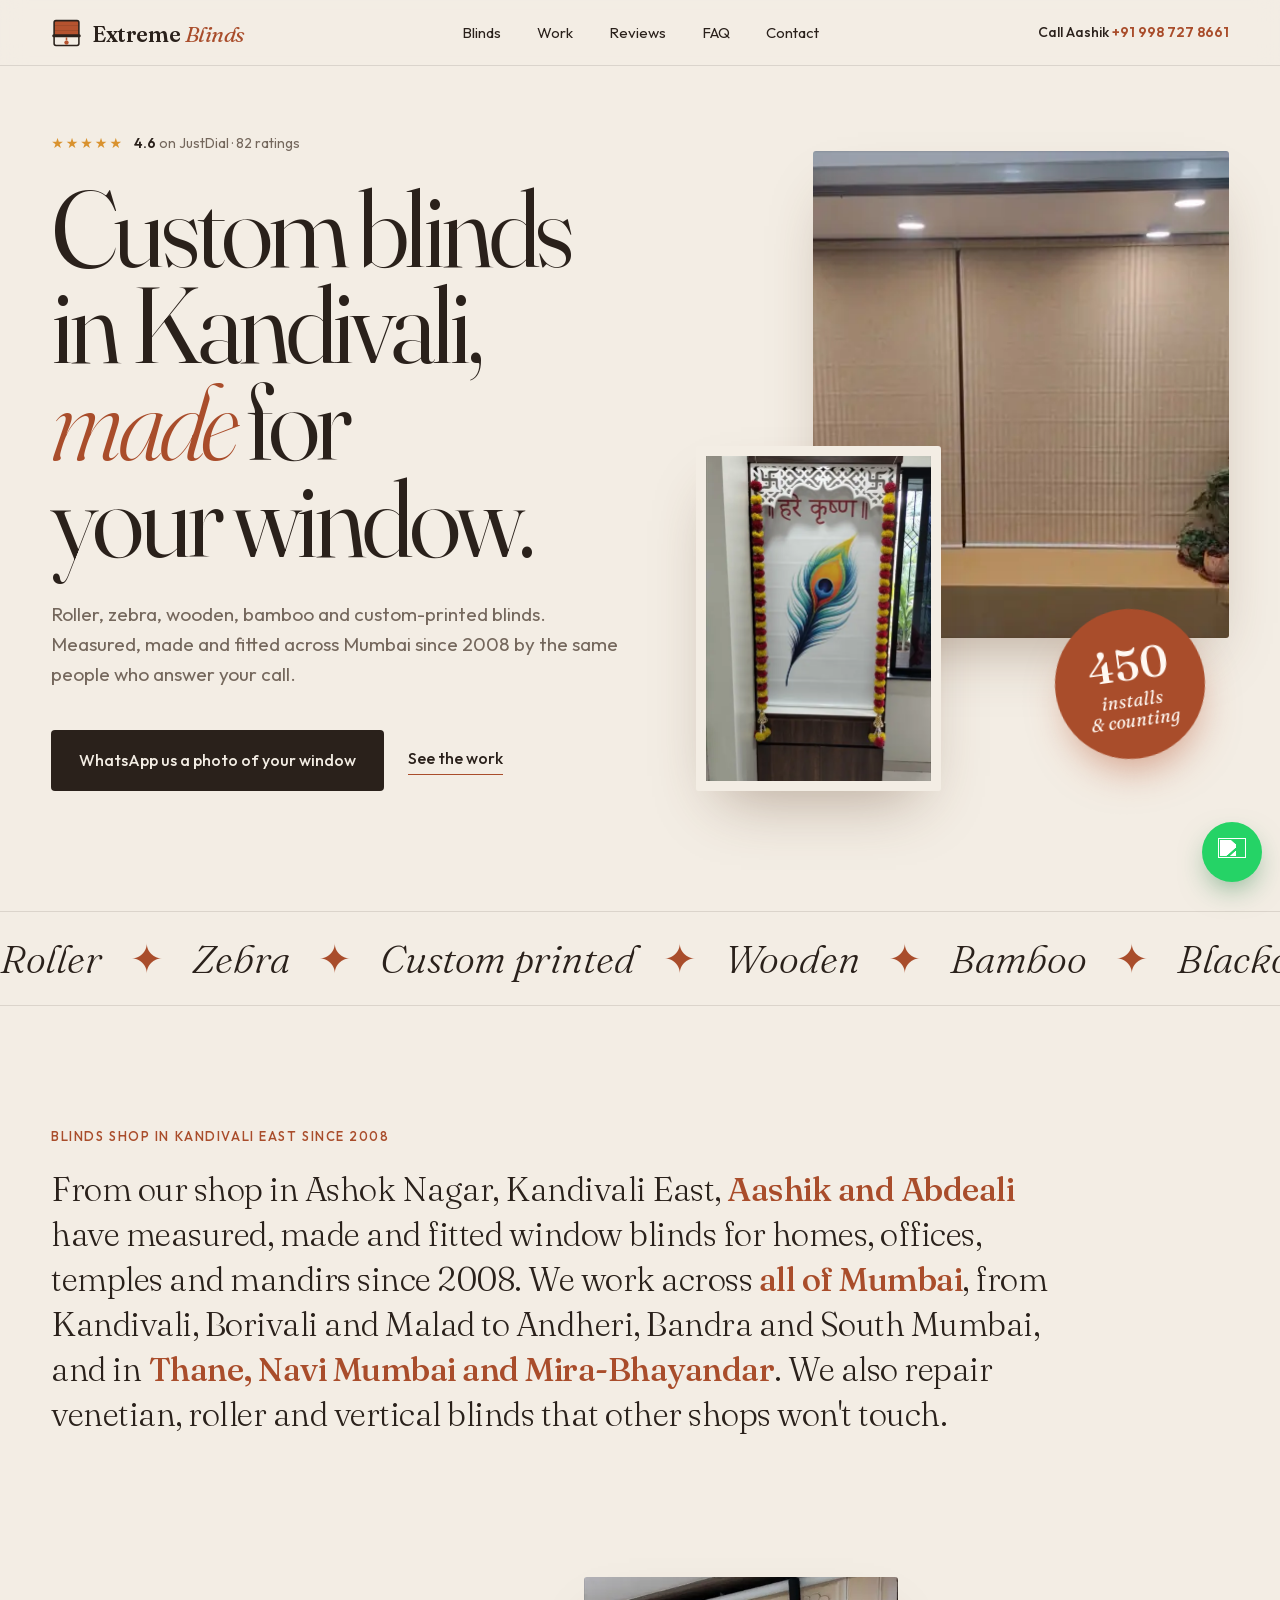
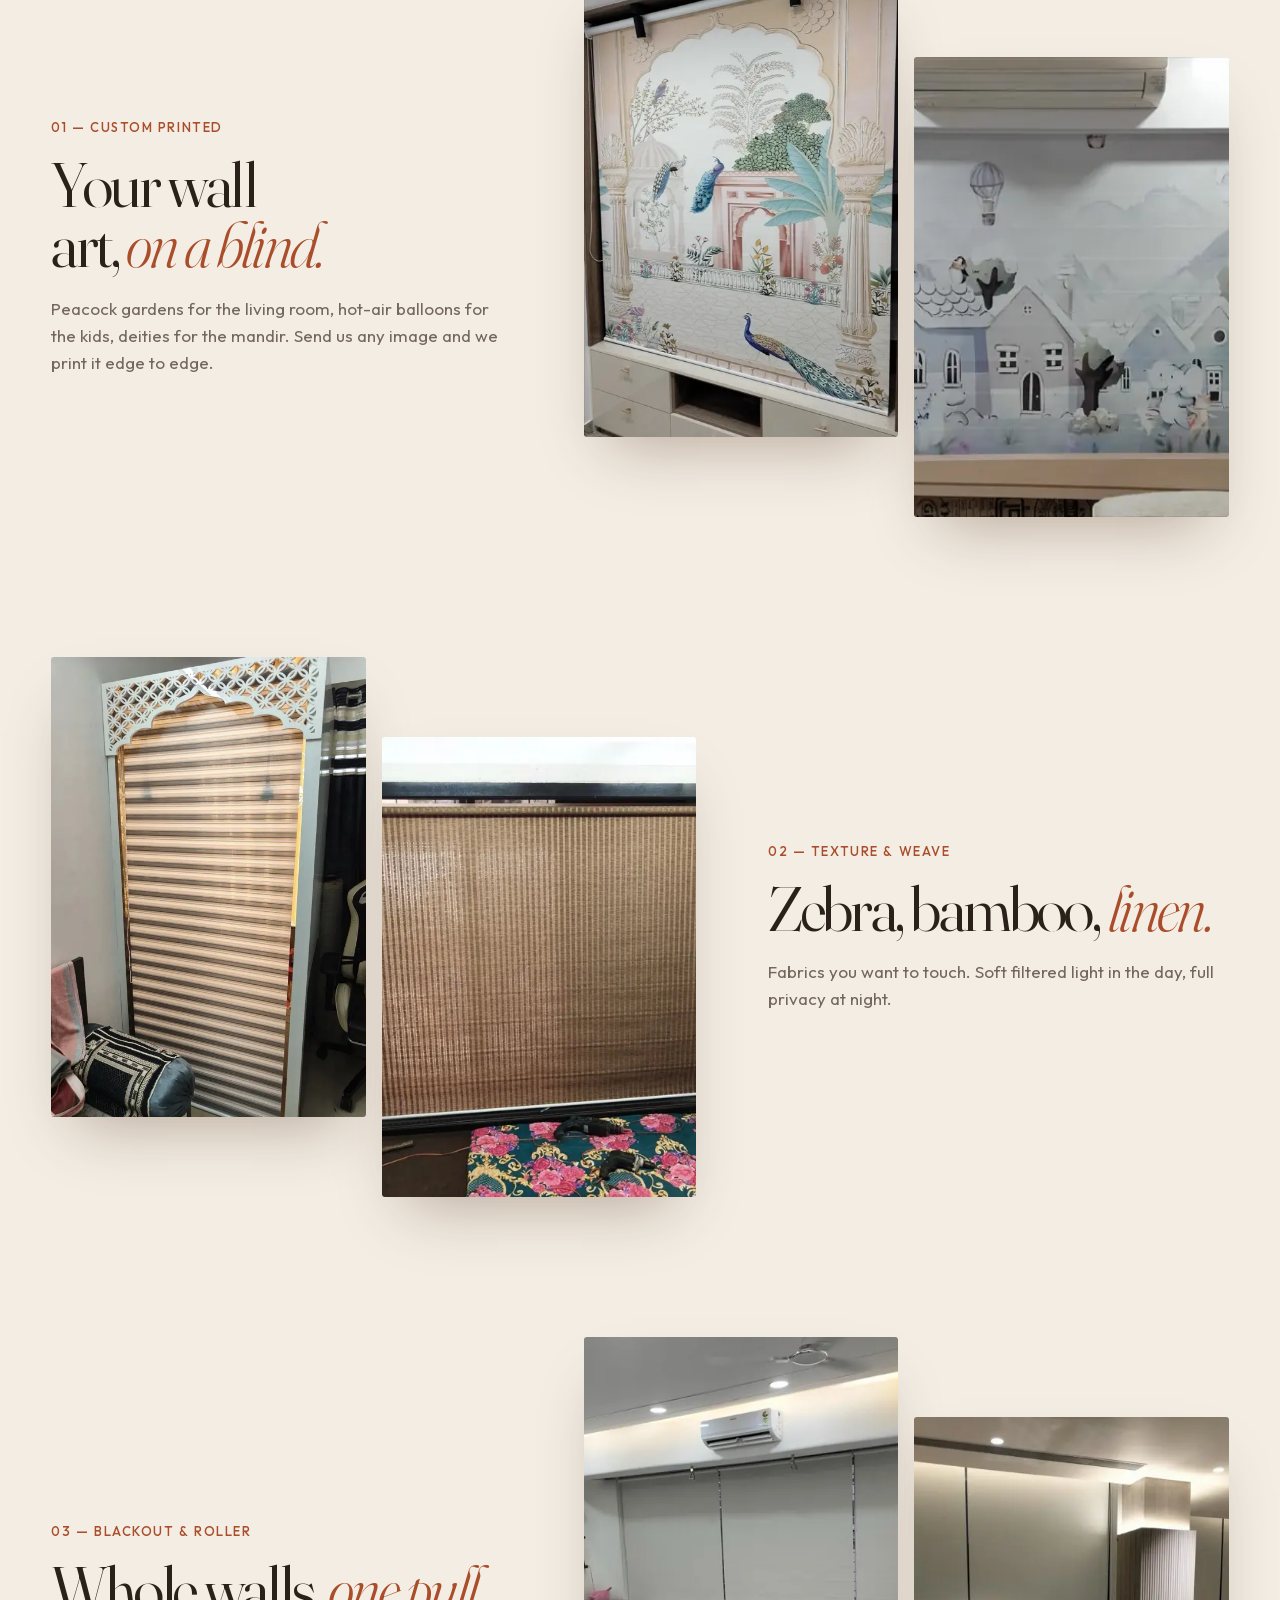
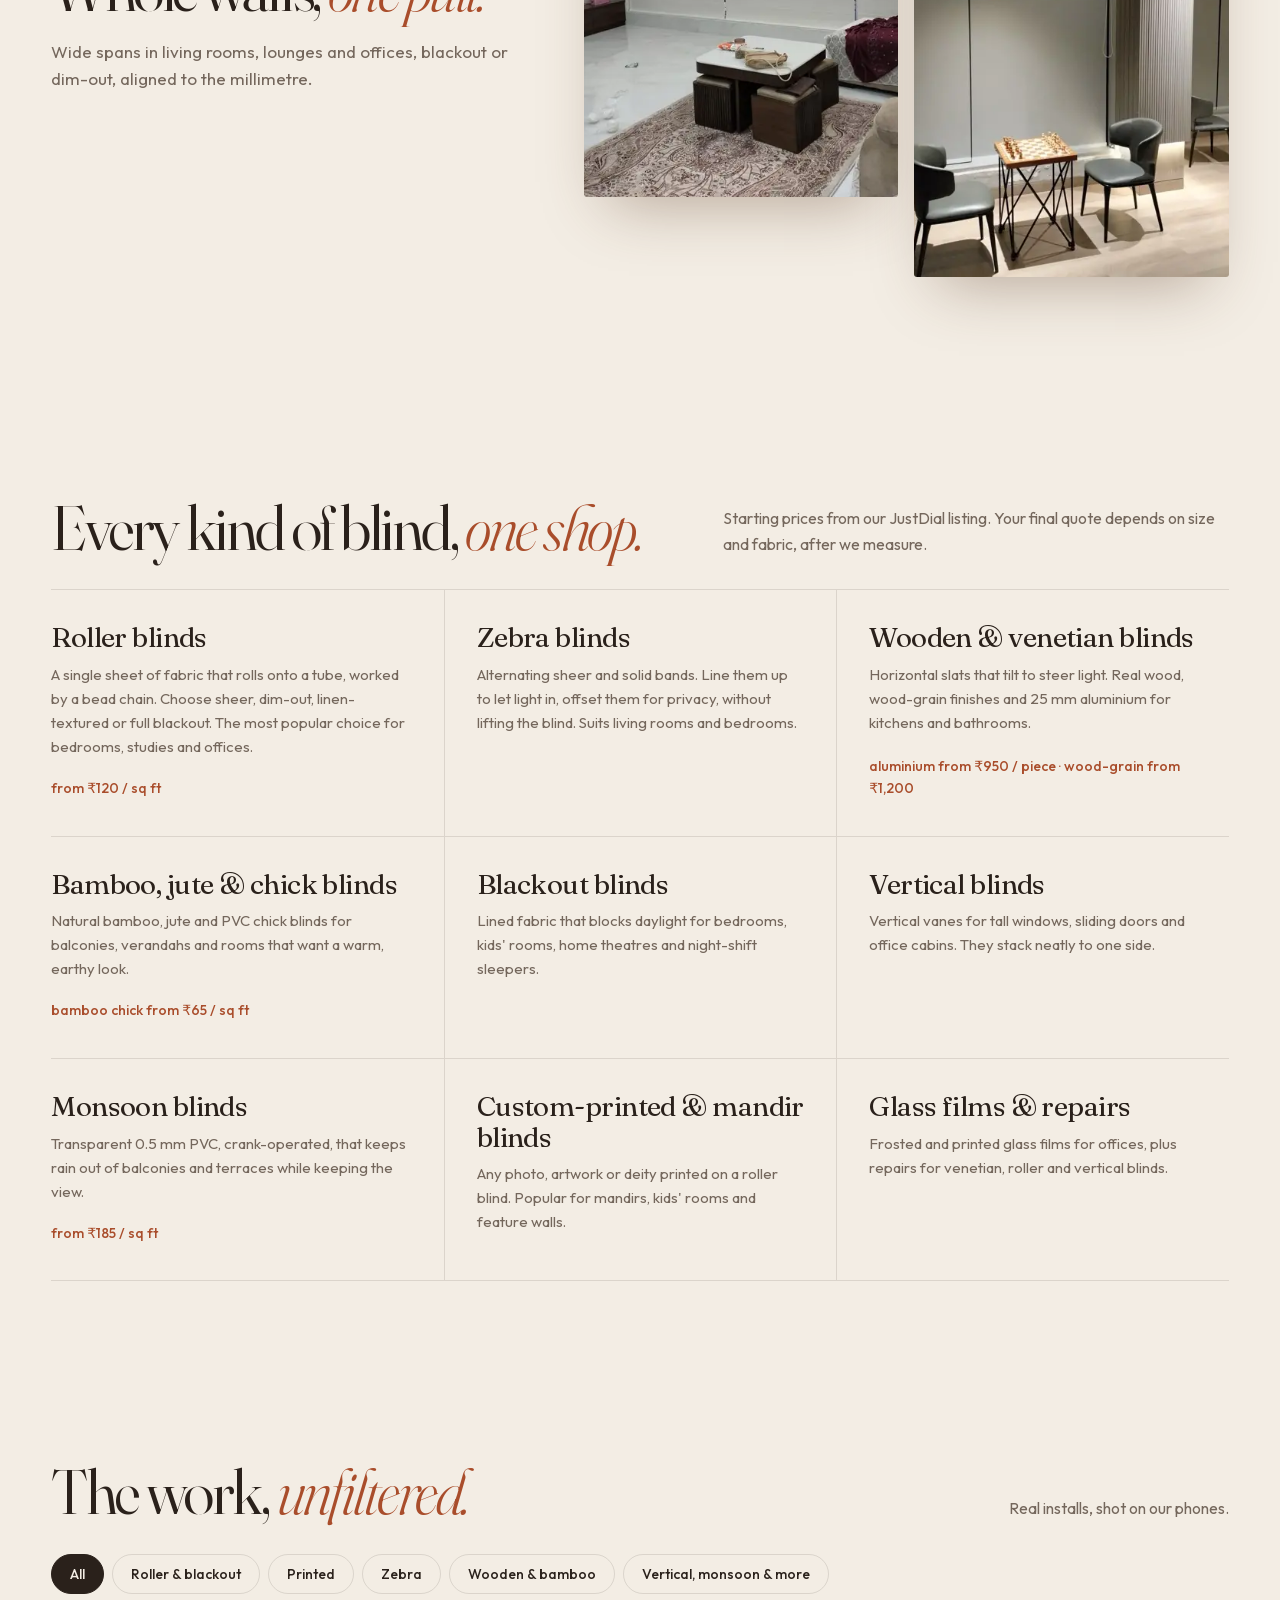
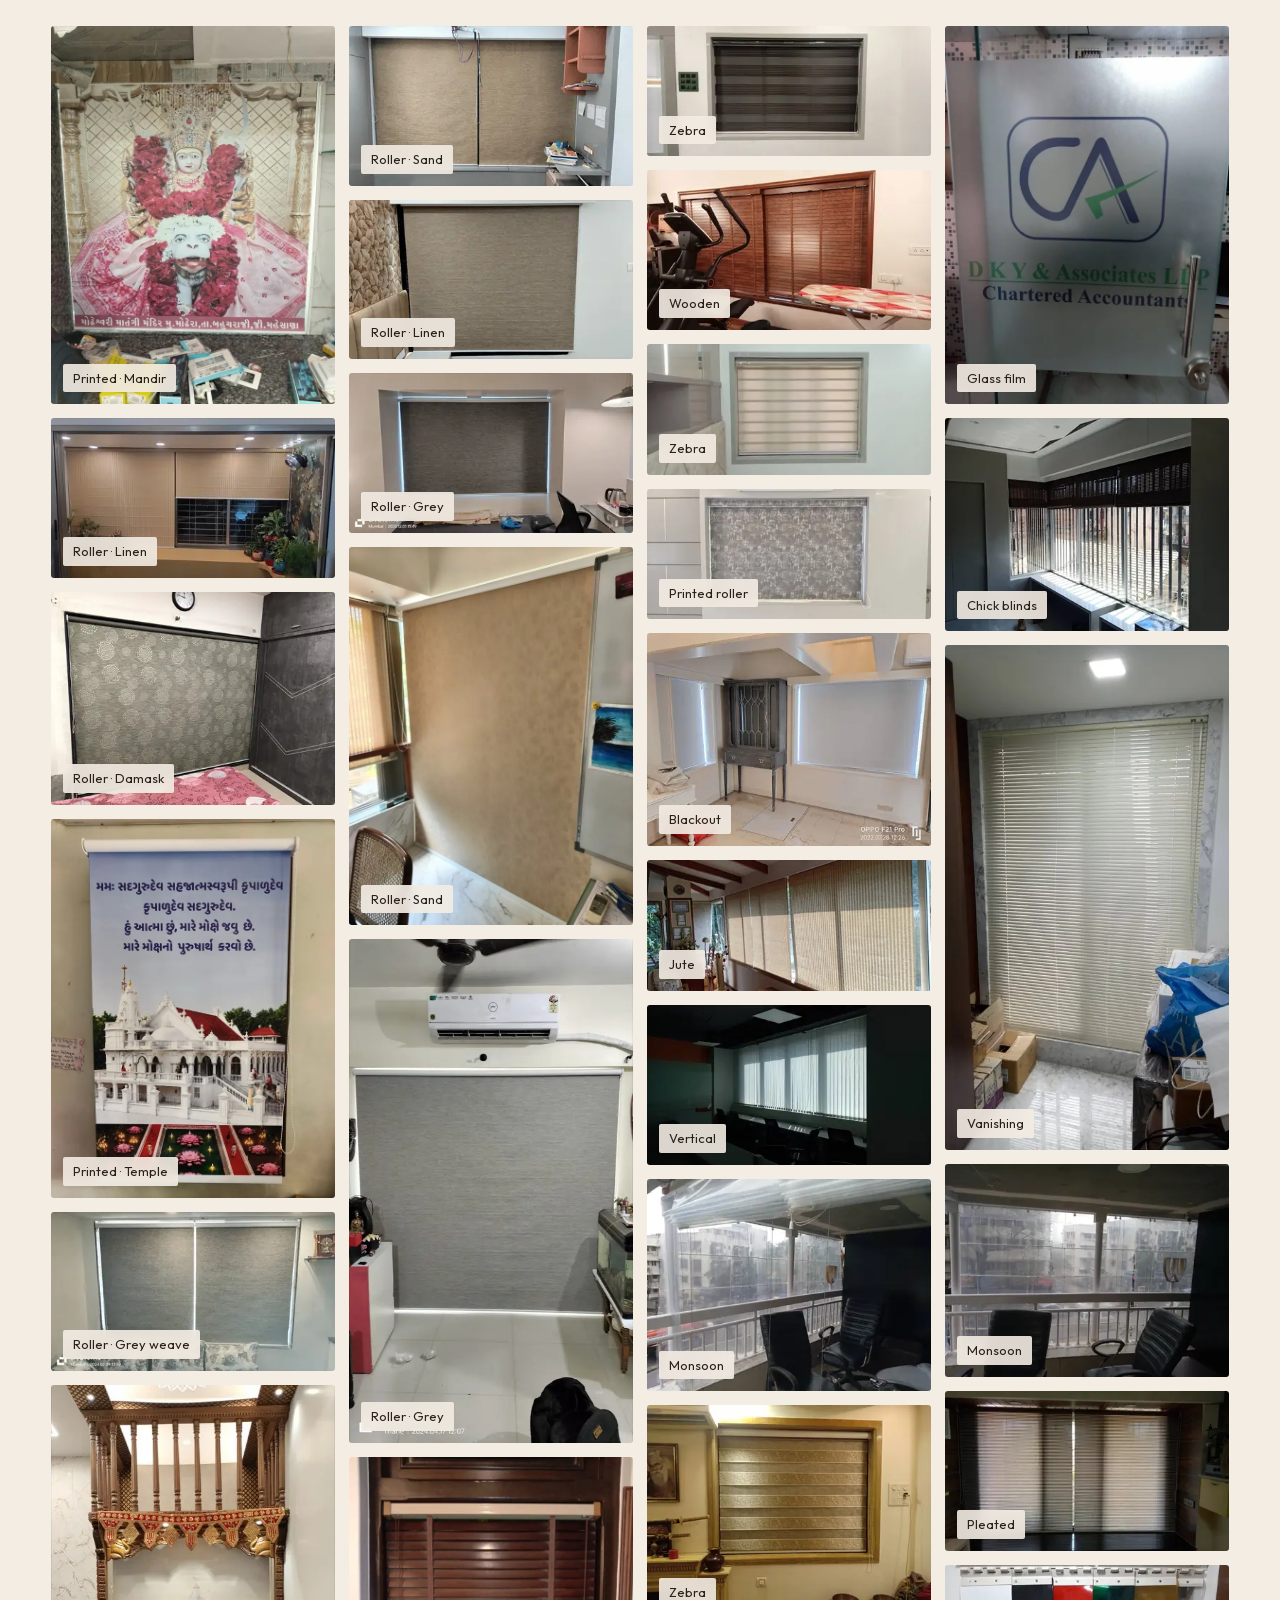
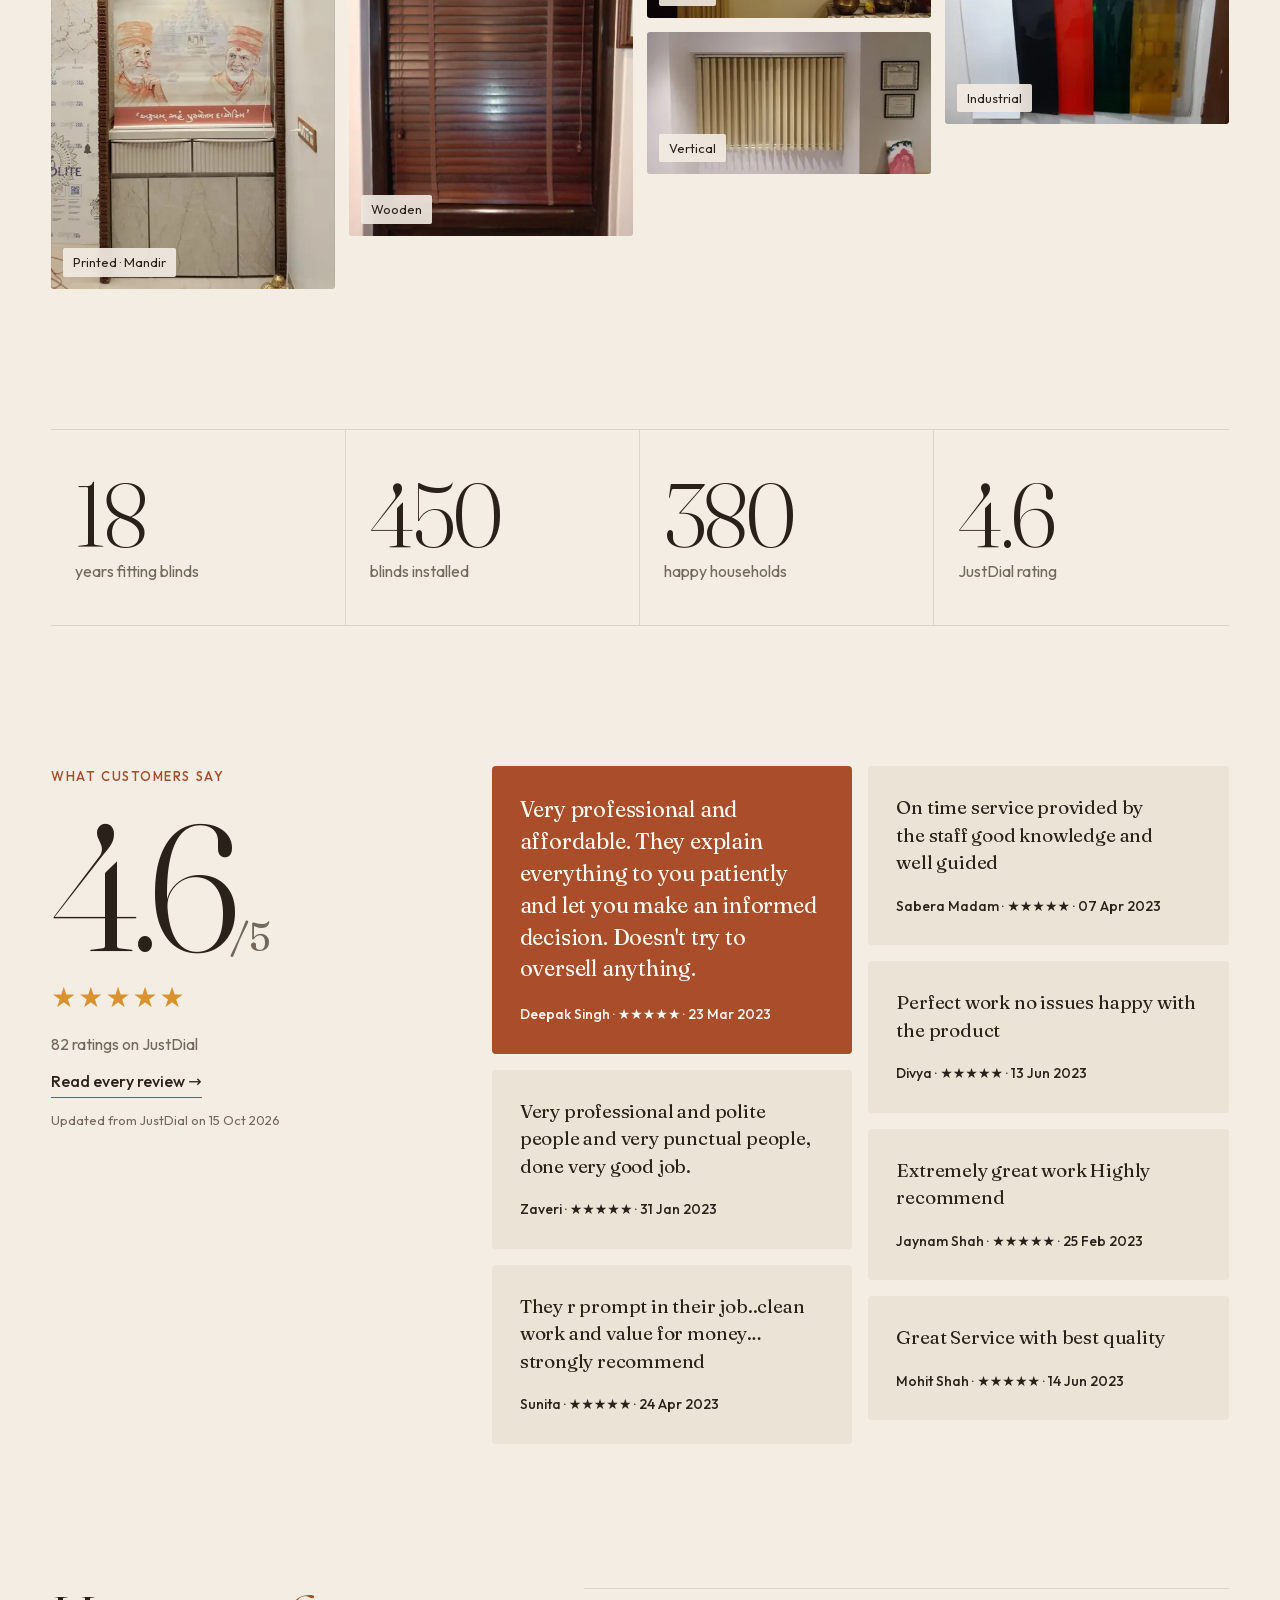
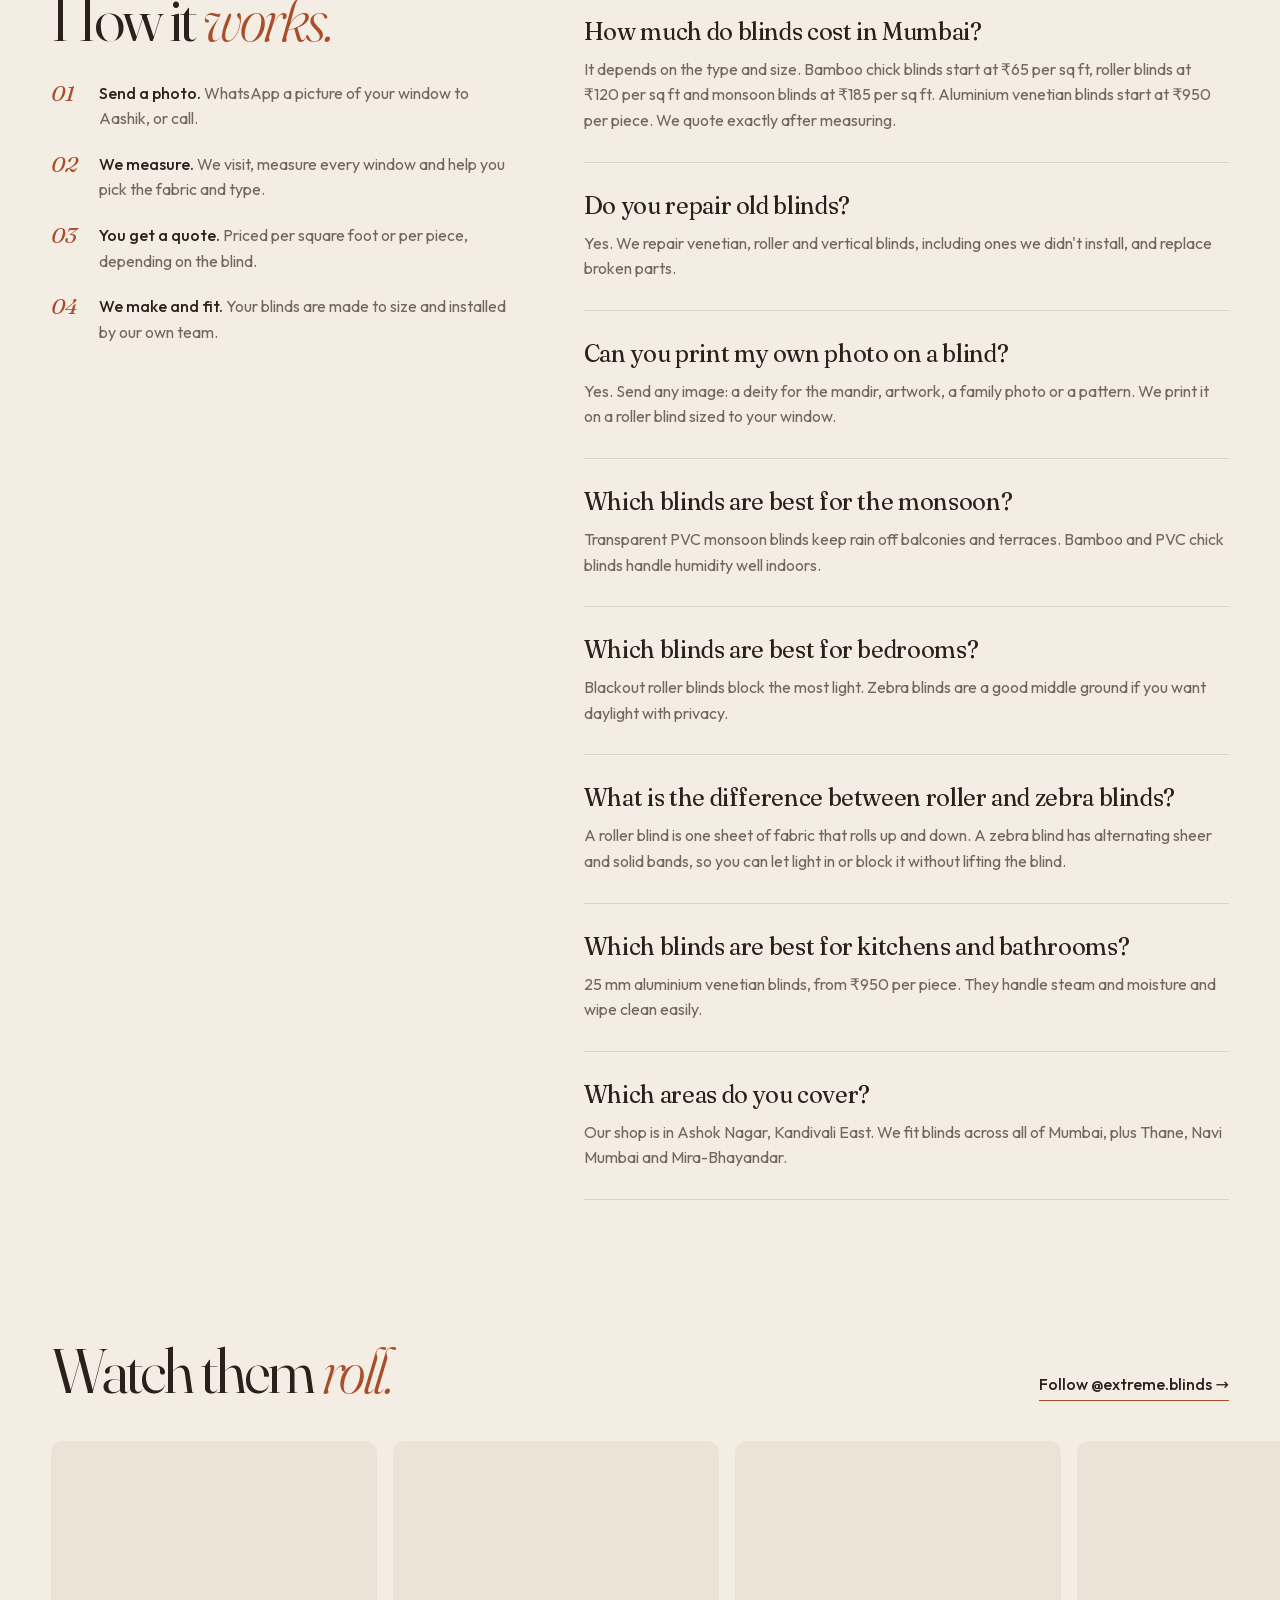
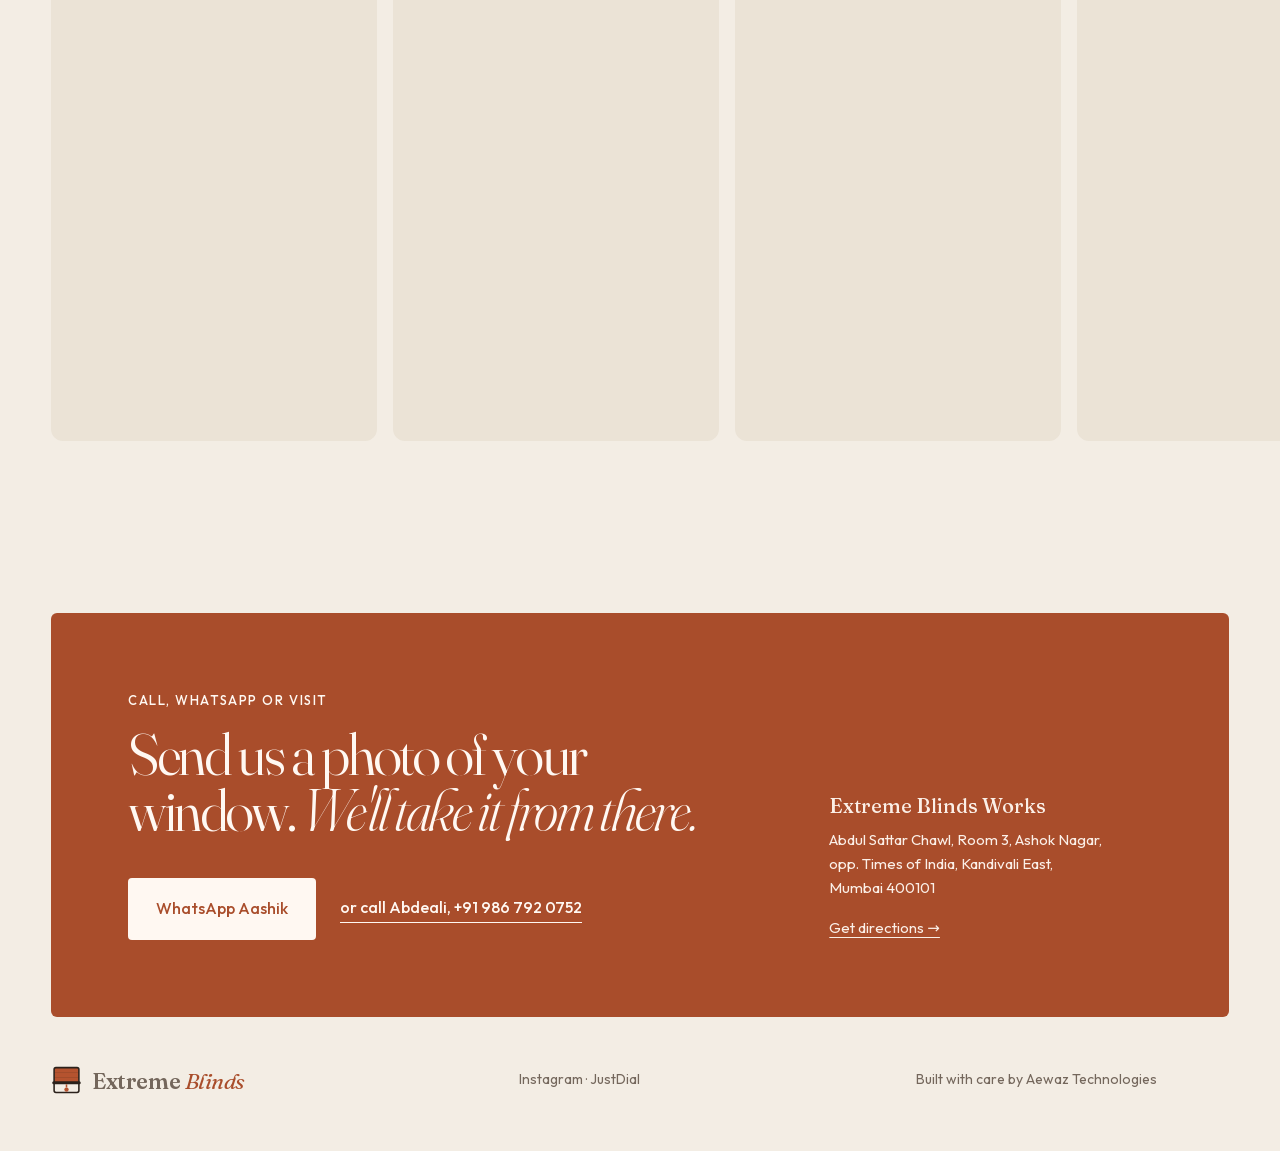
==== commit 3173ca1e: "Speed up mobile Lighthouse: self-hosted subset fonts, WebP srcset, deferred GA - Self-host Fraunces/" ====
--- a/index.html
+++ b/index.html
@@ -35,17 +35,13 @@
     <link
       rel="preload"
       as="image"
-      href="assets/work/800/roller-linen-sitout.jpg"
-      imagesrcset="assets/work/800/roller-linen-sitout.jpg 800w, assets/work/roller-linen-sitout.jpg 1400w"
+      href="assets/work/800/roller-linen-sitout.webp"
+      imagesrcset="assets/work/800/roller-linen-sitout-sm.webp 400w, assets/work/800/roller-linen-sitout.webp 800w, assets/work/roller-linen-sitout.webp 1400w"
       imagesizes="(max-width: 960px) 100vw, 45vw"
       fetchpriority="high"
     />
-    <link rel="preconnect" href="https://fonts.googleapis.com" />
-    <link rel="preconnect" href="https://fonts.gstatic.com" crossorigin />
-    <link
-      href="https://fonts.googleapis.com/css2?family=Fraunces:ital,opsz,wght@0,9..144,300..600;1,9..144,300..600&family=Outfit:wght@300;400;500;600&display=swap"
-      rel="stylesheet"
-    />
+    <link rel="preload" as="font" type="font/woff2" href="assets/fonts/web/fraunces-latin.woff2" crossorigin />
+    <link rel="preload" as="font" type="font/woff2" href="assets/fonts/web/fraunces-italic-latin.woff2" crossorigin />
     <link rel="stylesheet" href="assets/css/site.css" />
     <link rel="alternate" type="text/plain" href="/llms.txt" title="LLM summary" />
     <script>
@@ -55,12 +51,15 @@
       window.dataLayer = window.dataLayer || [];
       function gtag() { dataLayer.push(arguments); }
       if (!GA_ID.includes("XXXX")) {
-        const s = document.createElement("script");
-        s.async = true;
-        s.src = "https://www.googletagmanager.com/gtag/js?id=" + GA_ID;
-        document.head.append(s);
         gtag("js", new Date());
         gtag("config", GA_ID);
+        // Fetch gtag.js after the page has loaded so it doesn't compete with the hero; queued calls replay then.
+        addEventListener("load", () => {
+          const s = document.createElement("script");
+          s.async = true;
+          s.src = "https://www.googletagmanager.com/gtag/js?id=" + GA_ID;
+          document.head.append(s);
+        });
       }
     </script>
     <script type="application/ld+json">
@@ -360,15 +359,15 @@
         <div class="stack">
           <figure class="s1 slats">
             <img width="800" height="451"
-              src="assets/work/800/roller-linen-sitout.jpg"
-              srcset="assets/work/800/roller-linen-sitout.jpg 800w, assets/work/roller-linen-sitout.jpg 1400w"
+              src="assets/work/800/roller-linen-sitout.webp"
+              srcset="assets/work/800/roller-linen-sitout-sm.webp 400w, assets/work/800/roller-linen-sitout.webp 800w, assets/work/roller-linen-sitout.webp 1400w"
               sizes="(max-width: 960px) 100vw, 45vw"
               alt="Linen roller blinds across a sit-out window with potted plants"
               fetchpriority="high"
             />
           </figure>
           <figure class="s2">
-            <img width="451" height="800" src="assets/work/800/printed-peacock-feather.jpg" alt="Custom-printed peacock-feather blind in a marigold-framed mandir" />
+            <img width="451" height="800" src="assets/work/800/printed-peacock-feather.webp" srcset="assets/work/800/printed-peacock-feather-sm.webp 225w, assets/work/800/printed-peacock-feather.webp 451w" sizes="(max-width: 960px) 46vw, 22vw" alt="Custom-printed peacock-feather blind in a marigold-framed mandir" />
           </figure>
           <div class="badge"><div><b>450</b>installs<br />&amp; counting</div></div>
         </div>
@@ -402,8 +401,8 @@
             </p>
           </div>
           <div class="pics">
-            <img width="451" height="800" src="assets/work/800/printed-peacock-garden.jpg" alt="Printed blind of a Mughal-style garden with peacocks" loading="lazy" />
-            <img width="800" height="451" src="assets/work/800/printed-kids-village.jpg" alt="Printed kids' room blind with houses and hot-air balloons" loading="lazy" />
+            <img width="451" height="800" src="assets/work/800/printed-peacock-garden.webp" srcset="assets/work/800/printed-peacock-garden-sm.webp 225w, assets/work/800/printed-peacock-garden.webp 451w" sizes="(max-width: 960px) 100vw, 40vw" alt="Printed blind of a Mughal-style garden with peacocks" loading="lazy" />
+            <img width="800" height="451" src="assets/work/800/printed-kids-village.webp" srcset="assets/work/800/printed-kids-village-sm.webp 400w, assets/work/800/printed-kids-village.webp 800w" sizes="(max-width: 960px) 100vw, 40vw" alt="Printed kids' room blind with houses and hot-air balloons" loading="lazy" />
           </div>
         </article>
         <article class="row flip reveal">
@@ -413,8 +412,8 @@
             <p>Fabrics you want to touch. Soft filtered light in the day, full privacy at night.</p>
           </div>
           <div class="pics">
-            <img width="600" height="800" src="assets/work/800/zebra-arch.jpg" alt="Zebra blind fitted inside a carved jaali arch" loading="lazy" />
-            <img width="800" height="600" src="assets/work/800/bamboo-bedroom.jpg" alt="Natural bamboo blind in a bedroom" loading="lazy" />
+            <img width="600" height="800" src="assets/work/800/zebra-arch.webp" srcset="assets/work/800/zebra-arch-sm.webp 300w, assets/work/800/zebra-arch.webp 600w" sizes="(max-width: 960px) 100vw, 40vw" alt="Zebra blind fitted inside a carved jaali arch" loading="lazy" />
+            <img width="800" height="600" src="assets/work/800/bamboo-bedroom.webp" srcset="assets/work/800/bamboo-bedroom-sm.webp 400w, assets/work/800/bamboo-bedroom.webp 800w" sizes="(max-width: 960px) 100vw, 40vw" alt="Natural bamboo blind in a bedroom" loading="lazy" />
           </div>
         </article>
         <article class="row reveal">
@@ -424,8 +423,8 @@
             <p>Wide spans in living rooms, lounges and offices, blackout or dim-out, aligned to the millimetre.</p>
           </div>
           <div class="pics">
-            <img width="800" height="600" src="assets/work/800/roller-blackout-living.jpg" alt="Three white roller blinds across a living-room wall" loading="lazy" />
-            <img width="800" height="600" src="assets/work/800/roller-dim-lounge.jpg" alt="Grey dim-out roller blinds in a lounge with chess tables" loading="lazy" />
+            <img width="800" height="600" src="assets/work/800/roller-blackout-living.webp" srcset="assets/work/800/roller-blackout-living-sm.webp 400w, assets/work/800/roller-blackout-living.webp 800w" sizes="(max-width: 960px) 100vw, 40vw" alt="Three white roller blinds across a living-room wall" loading="lazy" />
+            <img width="800" height="600" src="assets/work/800/roller-dim-lounge.webp" srcset="assets/work/800/roller-dim-lounge-sm.webp 400w, assets/work/800/roller-dim-lounge.webp 800w" sizes="(max-width: 960px) 100vw, 40vw" alt="Grey dim-out roller blinds in a lounge with chess tables" loading="lazy" />
           </div>
         </article>
       </section>
@@ -493,34 +492,34 @@
           <button class="chip" data-filter="other" aria-pressed="false">Vertical, monsoon &amp; more</button>
         </div>
         <div class="grid">
-          <figure data-cat="printed"><img width="600" height="800" loading="lazy" src="assets/work/800/printed-mataji.jpg" alt="Printed blind of a garlanded goddess for a home mandir" /><figcaption>Printed · Mandir</figcaption></figure>
-          <figure data-cat="roller"><img width="800" height="451" loading="lazy" src="assets/work/800/roller-linen-sitout-wide.jpg" alt="Two linen roller blinds over a sit-out window with plants" /><figcaption>Roller · Linen</figcaption></figure>
-          <figure data-cat="roller"><img width="800" height="600" loading="lazy" src="assets/work/800/roller-damask-bedroom.jpg" alt="Grey damask-patterned roller blind behind a bed" /><figcaption>Roller · Damask</figcaption></figure>
-          <figure data-cat="printed"><img width="600" height="800" loading="lazy" src="assets/work/800/printed-temple.jpg" alt="Printed blind of a white temple with Gujarati verse" /><figcaption>Printed · Temple</figcaption></figure>
-          <figure data-cat="roller"><img width="800" height="451" loading="lazy" src="assets/work/800/roller-grey-living.jpg" alt="Pair of grey roller blinds behind a floral sofa" /><figcaption>Roller · Grey weave</figcaption></figure>
-          <figure data-cat="printed"><img width="451" height="800" loading="lazy" src="assets/work/800/printed-mandir-swaminarayan.jpg" alt="Printed blind inside a carved wooden mandir" /><figcaption>Printed · Mandir</figcaption></figure>
-          <figure data-cat="roller"><img width="800" height="451" loading="lazy" src="assets/work/800/roller-sand-kids-room.jpg" alt="Sand-coloured roller blind in a kids' study" /><figcaption>Roller · Sand</figcaption></figure>
-          <figure data-cat="roller"><img width="800" height="451" loading="lazy" src="assets/work/800/roller-linen-bedroom.jpg" alt="Linen roller blind beside a padded headboard" /><figcaption>Roller · Linen</figcaption></figure>
-          <figure data-cat="roller"><img width="800" height="451" loading="lazy" src="assets/work/800/roller-grey-study.jpg" alt="Grey roller blind over a home-office desk" /><figcaption>Roller · Grey</figcaption></figure>
-          <figure data-cat="roller"><img width="600" height="800" loading="lazy" src="assets/work/800/roller-sand-office.jpg" alt="Full-height sand roller blind in an office" /><figcaption>Roller · Sand</figcaption></figure>
-          <figure data-cat="roller"><img width="451" height="800" loading="lazy" src="assets/work/800/roller-grey-hall.jpg" alt="Tall grey roller blind next to an aquarium" /><figcaption>Roller · Grey</figcaption></figure>
-          <figure data-cat="wood"><img width="600" height="800" loading="lazy" src="assets/gallery/wooden-blinds.jpg" alt="Dark wooden venetian blind on a tall window" /><figcaption>Wooden</figcaption></figure>
-          <figure data-cat="zebra"><img width="800" height="369" loading="lazy" src="assets/gallery/zebra-blinds.jpg" alt="Grey zebra blind on a small window" /><figcaption>Zebra</figcaption></figure>
-          <figure data-cat="wood"><img width="800" height="450" loading="lazy" src="assets/gallery/wooden-blinds-2.jpg" alt="Wooden venetian blinds in a home gym" /><figcaption>Wooden</figcaption></figure>
-          <figure data-cat="zebra"><img width="800" height="369" loading="lazy" src="assets/gallery/zebra-blinds-1.jpg" alt="White zebra blind in a recessed window" /><figcaption>Zebra</figcaption></figure>
-          <figure data-cat="printed"><img width="800" height="369" loading="lazy" src="assets/gallery/printed-roller-blinds.jpg" alt="Grey patterned printed roller blind" /><figcaption>Printed roller</figcaption></figure>
-          <figure data-cat="roller"><img width="800" height="600" loading="lazy" src="assets/gallery/black-out-blinds-2.jpg" alt="White blackout roller blinds either side of a cabinet" /><figcaption>Blackout</figcaption></figure>
-          <figure data-cat="wood"><img width="800" height="369" loading="lazy" src="assets/gallery/roller-jut-blinds-2.jpg" alt="Row of jute roller blinds in a sitting room" /><figcaption>Jute</figcaption></figure>
-          <figure data-cat="other"><img width="800" height="450" loading="lazy" src="assets/gallery/vertical-blinds.jpg" alt="White vertical blinds in an office" /><figcaption>Vertical</figcaption></figure>
-          <figure data-cat="other"><img width="800" height="600" loading="lazy" src="assets/gallery/monsoon-blinds.jpg" alt="Transparent PVC monsoon blinds on an office balcony" /><figcaption>Monsoon</figcaption></figure>
-          <figure data-cat="zebra"><img width="800" height="600" loading="lazy" src="assets/gallery/zebra-blinds-2.jpg" alt="Beige zebra blind in a wooden window frame" /><figcaption>Zebra</figcaption></figure>
-          <figure data-cat="other"><img width="800" height="400" loading="lazy" src="assets/gallery/roller-vertical-1.jpg" alt="Cream vertical blinds beside framed certificates" /><figcaption>Vertical</figcaption></figure>
-          <figure data-cat="other"><img width="600" height="800" loading="lazy" src="assets/gallery/glass-flims-printed.jpg" alt="Frosted printed glass film with a firm's logo on an office door" /><figcaption>Glass film</figcaption></figure>
-          <figure data-cat="wood"><img width="800" height="600" loading="lazy" src="assets/gallery/PVC-chick-blinds.jpg" alt="PVC chick blinds on an office window" /><figcaption>Chick blinds</figcaption></figure>
-          <figure data-cat="other"><img width="450" height="800" loading="lazy" src="assets/gallery/vanishing-blinds.jpg" alt="Vanishing blinds on a tall office window" /><figcaption>Vanishing</figcaption></figure>
-          <figure data-cat="other"><img width="800" height="600" loading="lazy" src="assets/gallery/monsoon-blinds-1.jpg" alt="Clear monsoon blinds closing off a balcony" /><figcaption>Monsoon</figcaption></figure>
-          <figure data-cat="roller"><img width="800" height="450" loading="lazy" src="assets/gallery/roller-plated-blinds.jpg" alt="Dark pleated roller blinds in a living room" /><figcaption>Pleated</figcaption></figure>
-          <figure data-cat="other"><img width="800" height="450" loading="lazy" src="assets/gallery/industrial-blinds.jpg" alt="Coloured industrial PVC strip curtains" /><figcaption>Industrial</figcaption></figure>
+          <figure data-cat="printed"><img width="600" height="800" loading="lazy" src="assets/work/800/printed-mataji.webp" srcset="assets/work/800/printed-mataji-sm.webp 300w, assets/work/800/printed-mataji.webp 600w" sizes="(max-width: 520px) 50vw, (max-width: 960px) 33vw, 25vw" alt="Printed blind of a garlanded goddess for a home mandir" /><figcaption>Printed · Mandir</figcaption></figure>
+          <figure data-cat="roller"><img width="800" height="451" loading="lazy" src="assets/work/800/roller-linen-sitout-wide.webp" srcset="assets/work/800/roller-linen-sitout-wide-sm.webp 400w, assets/work/800/roller-linen-sitout-wide.webp 800w" sizes="(max-width: 520px) 50vw, (max-width: 960px) 33vw, 25vw" alt="Two linen roller blinds over a sit-out window with plants" /><figcaption>Roller · Linen</figcaption></figure>
+          <figure data-cat="roller"><img width="800" height="600" loading="lazy" src="assets/work/800/roller-damask-bedroom.webp" srcset="assets/work/800/roller-damask-bedroom-sm.webp 400w, assets/work/800/roller-damask-bedroom.webp 800w" sizes="(max-width: 520px) 50vw, (max-width: 960px) 33vw, 25vw" alt="Grey damask-patterned roller blind behind a bed" /><figcaption>Roller · Damask</figcaption></figure>
+          <figure data-cat="printed"><img width="600" height="800" loading="lazy" src="assets/work/800/printed-temple.webp" srcset="assets/work/800/printed-temple-sm.webp 300w, assets/work/800/printed-temple.webp 600w" sizes="(max-width: 520px) 50vw, (max-width: 960px) 33vw, 25vw" alt="Printed blind of a white temple with Gujarati verse" /><figcaption>Printed · Temple</figcaption></figure>
+          <figure data-cat="roller"><img width="800" height="451" loading="lazy" src="assets/work/800/roller-grey-living.webp" srcset="assets/work/800/roller-grey-living-sm.webp 400w, assets/work/800/roller-grey-living.webp 800w" sizes="(max-width: 520px) 50vw, (max-width: 960px) 33vw, 25vw" alt="Pair of grey roller blinds behind a floral sofa" /><figcaption>Roller · Grey weave</figcaption></figure>
+          <figure data-cat="printed"><img width="451" height="800" loading="lazy" src="assets/work/800/printed-mandir-swaminarayan.webp" srcset="assets/work/800/printed-mandir-swaminarayan-sm.webp 225w, assets/work/800/printed-mandir-swaminarayan.webp 451w" sizes="(max-width: 520px) 50vw, (max-width: 960px) 33vw, 25vw" alt="Printed blind inside a carved wooden mandir" /><figcaption>Printed · Mandir</figcaption></figure>
+          <figure data-cat="roller"><img width="800" height="451" loading="lazy" src="assets/work/800/roller-sand-kids-room.webp" srcset="assets/work/800/roller-sand-kids-room-sm.webp 400w, assets/work/800/roller-sand-kids-room.webp 800w" sizes="(max-width: 520px) 50vw, (max-width: 960px) 33vw, 25vw" alt="Sand-coloured roller blind in a kids' study" /><figcaption>Roller · Sand</figcaption></figure>
+          <figure data-cat="roller"><img width="800" height="451" loading="lazy" src="assets/work/800/roller-linen-bedroom.webp" srcset="assets/work/800/roller-linen-bedroom-sm.webp 400w, assets/work/800/roller-linen-bedroom.webp 800w" sizes="(max-width: 520px) 50vw, (max-width: 960px) 33vw, 25vw" alt="Linen roller blind beside a padded headboard" /><figcaption>Roller · Linen</figcaption></figure>
+          <figure data-cat="roller"><img width="800" height="451" loading="lazy" src="assets/work/800/roller-grey-study.webp" srcset="assets/work/800/roller-grey-study-sm.webp 400w, assets/work/800/roller-grey-study.webp 800w" sizes="(max-width: 520px) 50vw, (max-width: 960px) 33vw, 25vw" alt="Grey roller blind over a home-office desk" /><figcaption>Roller · Grey</figcaption></figure>
+          <figure data-cat="roller"><img width="600" height="800" loading="lazy" src="assets/work/800/roller-sand-office.webp" srcset="assets/work/800/roller-sand-office-sm.webp 300w, assets/work/800/roller-sand-office.webp 600w" sizes="(max-width: 520px) 50vw, (max-width: 960px) 33vw, 25vw" alt="Full-height sand roller blind in an office" /><figcaption>Roller · Sand</figcaption></figure>
+          <figure data-cat="roller"><img width="451" height="800" loading="lazy" src="assets/work/800/roller-grey-hall.webp" srcset="assets/work/800/roller-grey-hall-sm.webp 225w, assets/work/800/roller-grey-hall.webp 451w" sizes="(max-width: 520px) 50vw, (max-width: 960px) 33vw, 25vw" alt="Tall grey roller blind next to an aquarium" /><figcaption>Roller · Grey</figcaption></figure>
+          <figure data-cat="wood"><img width="600" height="800" loading="lazy" src="assets/gallery/wooden-blinds.webp" srcset="assets/gallery/wooden-blinds-sm.webp 300w, assets/gallery/wooden-blinds.webp 600w" sizes="(max-width: 520px) 50vw, (max-width: 960px) 33vw, 25vw" alt="Dark wooden venetian blind on a tall window" /><figcaption>Wooden</figcaption></figure>
+          <figure data-cat="zebra"><img width="800" height="369" loading="lazy" src="assets/gallery/zebra-blinds.webp" srcset="assets/gallery/zebra-blinds-sm.webp 400w, assets/gallery/zebra-blinds.webp 800w" sizes="(max-width: 520px) 50vw, (max-width: 960px) 33vw, 25vw" alt="Grey zebra blind on a small window" /><figcaption>Zebra</figcaption></figure>
+          <figure data-cat="wood"><img width="800" height="450" loading="lazy" src="assets/gallery/wooden-blinds-2.webp" srcset="assets/gallery/wooden-blinds-2-sm.webp 400w, assets/gallery/wooden-blinds-2.webp 800w" sizes="(max-width: 520px) 50vw, (max-width: 960px) 33vw, 25vw" alt="Wooden venetian blinds in a home gym" /><figcaption>Wooden</figcaption></figure>
+          <figure data-cat="zebra"><img width="800" height="369" loading="lazy" src="assets/gallery/zebra-blinds-1.webp" srcset="assets/gallery/zebra-blinds-1-sm.webp 400w, assets/gallery/zebra-blinds-1.webp 800w" sizes="(max-width: 520px) 50vw, (max-width: 960px) 33vw, 25vw" alt="White zebra blind in a recessed window" /><figcaption>Zebra</figcaption></figure>
+          <figure data-cat="printed"><img width="800" height="369" loading="lazy" src="assets/gallery/printed-roller-blinds.webp" srcset="assets/gallery/printed-roller-blinds-sm.webp 400w, assets/gallery/printed-roller-blinds.webp 800w" sizes="(max-width: 520px) 50vw, (max-width: 960px) 33vw, 25vw" alt="Grey patterned printed roller blind" /><figcaption>Printed roller</figcaption></figure>
+          <figure data-cat="roller"><img width="800" height="600" loading="lazy" src="assets/gallery/black-out-blinds-2.webp" srcset="assets/gallery/black-out-blinds-2-sm.webp 400w, assets/gallery/black-out-blinds-2.webp 800w" sizes="(max-width: 520px) 50vw, (max-width: 960px) 33vw, 25vw" alt="White blackout roller blinds either side of a cabinet" /><figcaption>Blackout</figcaption></figure>
+          <figure data-cat="wood"><img width="800" height="369" loading="lazy" src="assets/gallery/roller-jut-blinds-2.webp" srcset="assets/gallery/roller-jut-blinds-2-sm.webp 400w, assets/gallery/roller-jut-blinds-2.webp 800w" sizes="(max-width: 520px) 50vw, (max-width: 960px) 33vw, 25vw" alt="Row of jute roller blinds in a sitting room" /><figcaption>Jute</figcaption></figure>
+          <figure data-cat="other"><img width="800" height="450" loading="lazy" src="assets/gallery/vertical-blinds.webp" srcset="assets/gallery/vertical-blinds-sm.webp 400w, assets/gallery/vertical-blinds.webp 800w" sizes="(max-width: 520px) 50vw, (max-width: 960px) 33vw, 25vw" alt="White vertical blinds in an office" /><figcaption>Vertical</figcaption></figure>
+          <figure data-cat="other"><img width="800" height="600" loading="lazy" src="assets/gallery/monsoon-blinds.webp" srcset="assets/gallery/monsoon-blinds-sm.webp 400w, assets/gallery/monsoon-blinds.webp 800w" sizes="(max-width: 520px) 50vw, (max-width: 960px) 33vw, 25vw" alt="Transparent PVC monsoon blinds on an office balcony" /><figcaption>Monsoon</figcaption></figure>
+          <figure data-cat="zebra"><img width="800" height="600" loading="lazy" src="assets/gallery/zebra-blinds-2.webp" srcset="assets/gallery/zebra-blinds-2-sm.webp 400w, assets/gallery/zebra-blinds-2.webp 800w" sizes="(max-width: 520px) 50vw, (max-width: 960px) 33vw, 25vw" alt="Beige zebra blind in a wooden window frame" /><figcaption>Zebra</figcaption></figure>
+          <figure data-cat="other"><img width="800" height="400" loading="lazy" src="assets/gallery/roller-vertical-1.webp" srcset="assets/gallery/roller-vertical-1-sm.webp 400w, assets/gallery/roller-vertical-1.webp 800w" sizes="(max-width: 520px) 50vw, (max-width: 960px) 33vw, 25vw" alt="Cream vertical blinds beside framed certificates" /><figcaption>Vertical</figcaption></figure>
+          <figure data-cat="other"><img width="600" height="800" loading="lazy" src="assets/gallery/glass-flims-printed.webp" srcset="assets/gallery/glass-flims-printed-sm.webp 300w, assets/gallery/glass-flims-printed.webp 600w" sizes="(max-width: 520px) 50vw, (max-width: 960px) 33vw, 25vw" alt="Frosted printed glass film with a firm's logo on an office door" /><figcaption>Glass film</figcaption></figure>
+          <figure data-cat="wood"><img width="800" height="600" loading="lazy" src="assets/gallery/PVC-chick-blinds.webp" srcset="assets/gallery/PVC-chick-blinds-sm.webp 400w, assets/gallery/PVC-chick-blinds.webp 800w" sizes="(max-width: 520px) 50vw, (max-width: 960px) 33vw, 25vw" alt="PVC chick blinds on an office window" /><figcaption>Chick blinds</figcaption></figure>
+          <figure data-cat="other"><img width="450" height="800" loading="lazy" src="assets/gallery/vanishing-blinds.webp" srcset="assets/gallery/vanishing-blinds-sm.webp 225w, assets/gallery/vanishing-blinds.webp 450w" sizes="(max-width: 520px) 50vw, (max-width: 960px) 33vw, 25vw" alt="Vanishing blinds on a tall office window" /><figcaption>Vanishing</figcaption></figure>
+          <figure data-cat="other"><img width="800" height="600" loading="lazy" src="assets/gallery/monsoon-blinds-1.webp" srcset="assets/gallery/monsoon-blinds-1-sm.webp 400w, assets/gallery/monsoon-blinds-1.webp 800w" sizes="(max-width: 520px) 50vw, (max-width: 960px) 33vw, 25vw" alt="Clear monsoon blinds closing off a balcony" /><figcaption>Monsoon</figcaption></figure>
+          <figure data-cat="roller"><img width="800" height="450" loading="lazy" src="assets/gallery/roller-plated-blinds.webp" srcset="assets/gallery/roller-plated-blinds-sm.webp 400w, assets/gallery/roller-plated-blinds.webp 800w" sizes="(max-width: 520px) 50vw, (max-width: 960px) 33vw, 25vw" alt="Dark pleated roller blinds in a living room" /><figcaption>Pleated</figcaption></figure>
+          <figure data-cat="other"><img width="800" height="450" loading="lazy" src="assets/gallery/industrial-blinds.webp" srcset="assets/gallery/industrial-blinds-sm.webp 400w, assets/gallery/industrial-blinds.webp 800w" sizes="(max-width: 520px) 50vw, (max-width: 960px) 33vw, 25vw" alt="Coloured industrial PVC strip curtains" /><figcaption>Industrial</figcaption></figure>
         </div>
       </section>
 
--- a/assets/css/site.css
+++ b/assets/css/site.css
@@ -1,3 +1,10 @@
+/* Self-hosted (was Google Fonts): saves the render-blocking cross-origin CSS hop */
+@font-face { font-family: Fraunces; font-style: italic; font-weight: 300 600; font-display: swap; src: url("../fonts/web/fraunces-italic-latin-ext.woff2") format("woff2"); unicode-range: U+0100-02BA, U+02BD-02C5, U+02C7-02CC, U+02CE-02D7, U+02DD-02FF, U+0304, U+0308, U+0329, U+1D00-1DBF, U+1E00-1E9F, U+1EF2-1EFF, U+2020, U+20A0-20AB, U+20AD-20C4, U+2113, U+2C60-2C7F, U+A720-A7FF; }
+@font-face { font-family: Fraunces; font-style: italic; font-weight: 300 600; font-display: swap; src: url("../fonts/web/fraunces-italic-latin.woff2") format("woff2"); unicode-range: U+0000-00FF, U+0131, U+0152-0153, U+02BB-02BC, U+02C6, U+02DA, U+02DC, U+0304, U+0308, U+0329, U+2000-206F, U+20AC, U+2122, U+2191, U+2193, U+2212, U+2215, U+FEFF, U+FFFD; }
+@font-face { font-family: Fraunces; font-style: normal; font-weight: 300 600; font-display: swap; src: url("../fonts/web/fraunces-latin-ext.woff2") format("woff2"); unicode-range: U+0100-02BA, U+02BD-02C5, U+02C7-02CC, U+02CE-02D7, U+02DD-02FF, U+0304, U+0308, U+0329, U+1D00-1DBF, U+1E00-1E9F, U+1EF2-1EFF, U+2020, U+20A0-20AB, U+20AD-20C4, U+2113, U+2C60-2C7F, U+A720-A7FF; }
+@font-face { font-family: Fraunces; font-style: normal; font-weight: 300 600; font-display: swap; src: url("../fonts/web/fraunces-latin.woff2") format("woff2"); unicode-range: U+0000-00FF, U+0131, U+0152-0153, U+02BB-02BC, U+02C6, U+02DA, U+02DC, U+0304, U+0308, U+0329, U+2000-206F, U+20AC, U+2122, U+2191, U+2193, U+2212, U+2215, U+FEFF, U+FFFD; }
+@font-face { font-family: Outfit; font-style: normal; font-weight: 300 600; font-display: swap; src: url("../fonts/web/outfit-latin-ext.woff2") format("woff2"); unicode-range: U+0100-02BA, U+02BD-02C5, U+02C7-02CC, U+02CE-02D7, U+02DD-02FF, U+0304, U+0308, U+0329, U+1D00-1DBF, U+1E00-1E9F, U+1EF2-1EFF, U+2020, U+20A0-20AB, U+20AD-20C4, U+2113, U+2C60-2C7F, U+A720-A7FF; }
+@font-face { font-family: Outfit; font-style: normal; font-weight: 300 600; font-display: swap; src: url("../fonts/web/outfit-latin.woff2") format("woff2"); unicode-range: U+0000-00FF, U+0131, U+0152-0153, U+02BB-02BC, U+02C6, U+02DA, U+02DC, U+0304, U+0308, U+0329, U+2000-206F, U+20AC, U+2122, U+2191, U+2193, U+2212, U+2215, U+FEFF, U+FFFD; }
 /* Size-matched fallbacks so text doesn't reflow when the web fonts arrive (CLS) */
 @font-face { font-family: "Fraunces Fallback"; src: local("Georgia"); size-adjust: 83.5%; }
 @font-face { font-family: "Outfit Fallback"; src: local("Arial"); size-adjust: 99.3%; }
@@ -6,7 +13,7 @@
   --bg-2: #ebe3d6;
   --ink: #2a211b;
   --mut: #74675c;
-  --acc: #b5532f;
+  --acc: #a94d2b; /* 4.7:1 on --bg (WCAG AA) */
   --acc-ink: #fff8f2;
   --line: #2a211b1f;
   --shadow: 0 30px 60px -24px #5a3a2266;
@@ -141,7 +148,7 @@
 .quotes blockquote:first-child { background: var(--acc); color: var(--acc-ink); }
 .quotes blockquote:first-child p { font-size: 22px; }
 .quotes p { font: 400 19px/1.45 var(--serif); letter-spacing: -0.01em; text-wrap: pretty; }
-.quotes footer { margin-top: 18px; font-size: 14px; font-weight: 500; opacity: 0.8; text-transform: capitalize; }
+.quotes footer { margin-top: 18px; font-size: 14px; font-weight: 500; text-transform: capitalize; }
 
 /* How it works + FAQ */
 .faq { display: grid; grid-template-columns: 5fr 7fr; gap: 72px; padding: 0 var(--pad) 140px; }
@@ -162,7 +169,7 @@
 
 /* Contact */
 .contact { display: grid; grid-template-columns: 8fr 4fr; gap: 56px; align-items: end; background: var(--acc); color: var(--acc-ink); margin: 0 var(--pad); padding: clamp(40px, 6vw, 88px); border-radius: 6px; }
-.contact .num { color: var(--acc-ink); opacity: 0.8; }
+.contact .num { color: var(--acc-ink); }
 .contact h2 { margin-top: 16px; font-size: clamp(40px, 4.6vw, 72px); }
 .contact h2 em { color: var(--acc-ink); }
 address { font-style: normal; display: grid; gap: 4px; font-size: 15px; opacity: 0.95; }
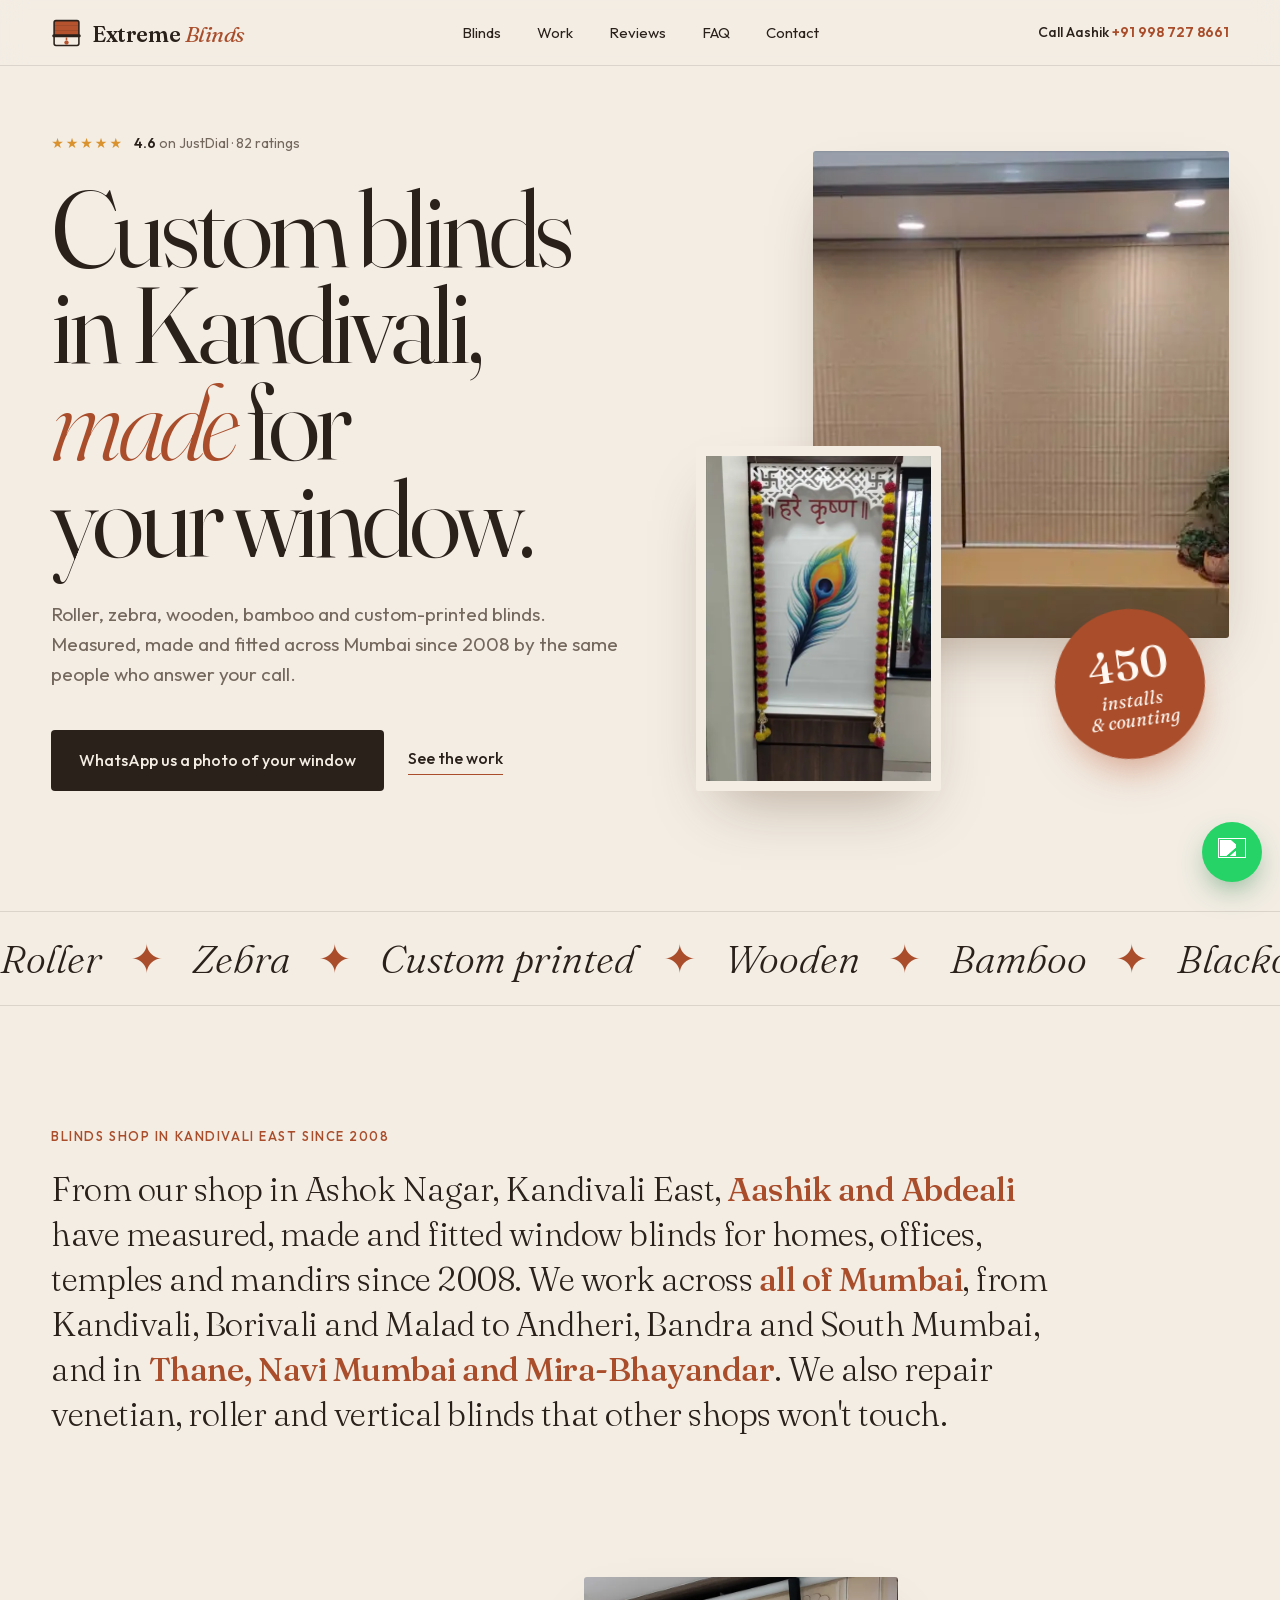
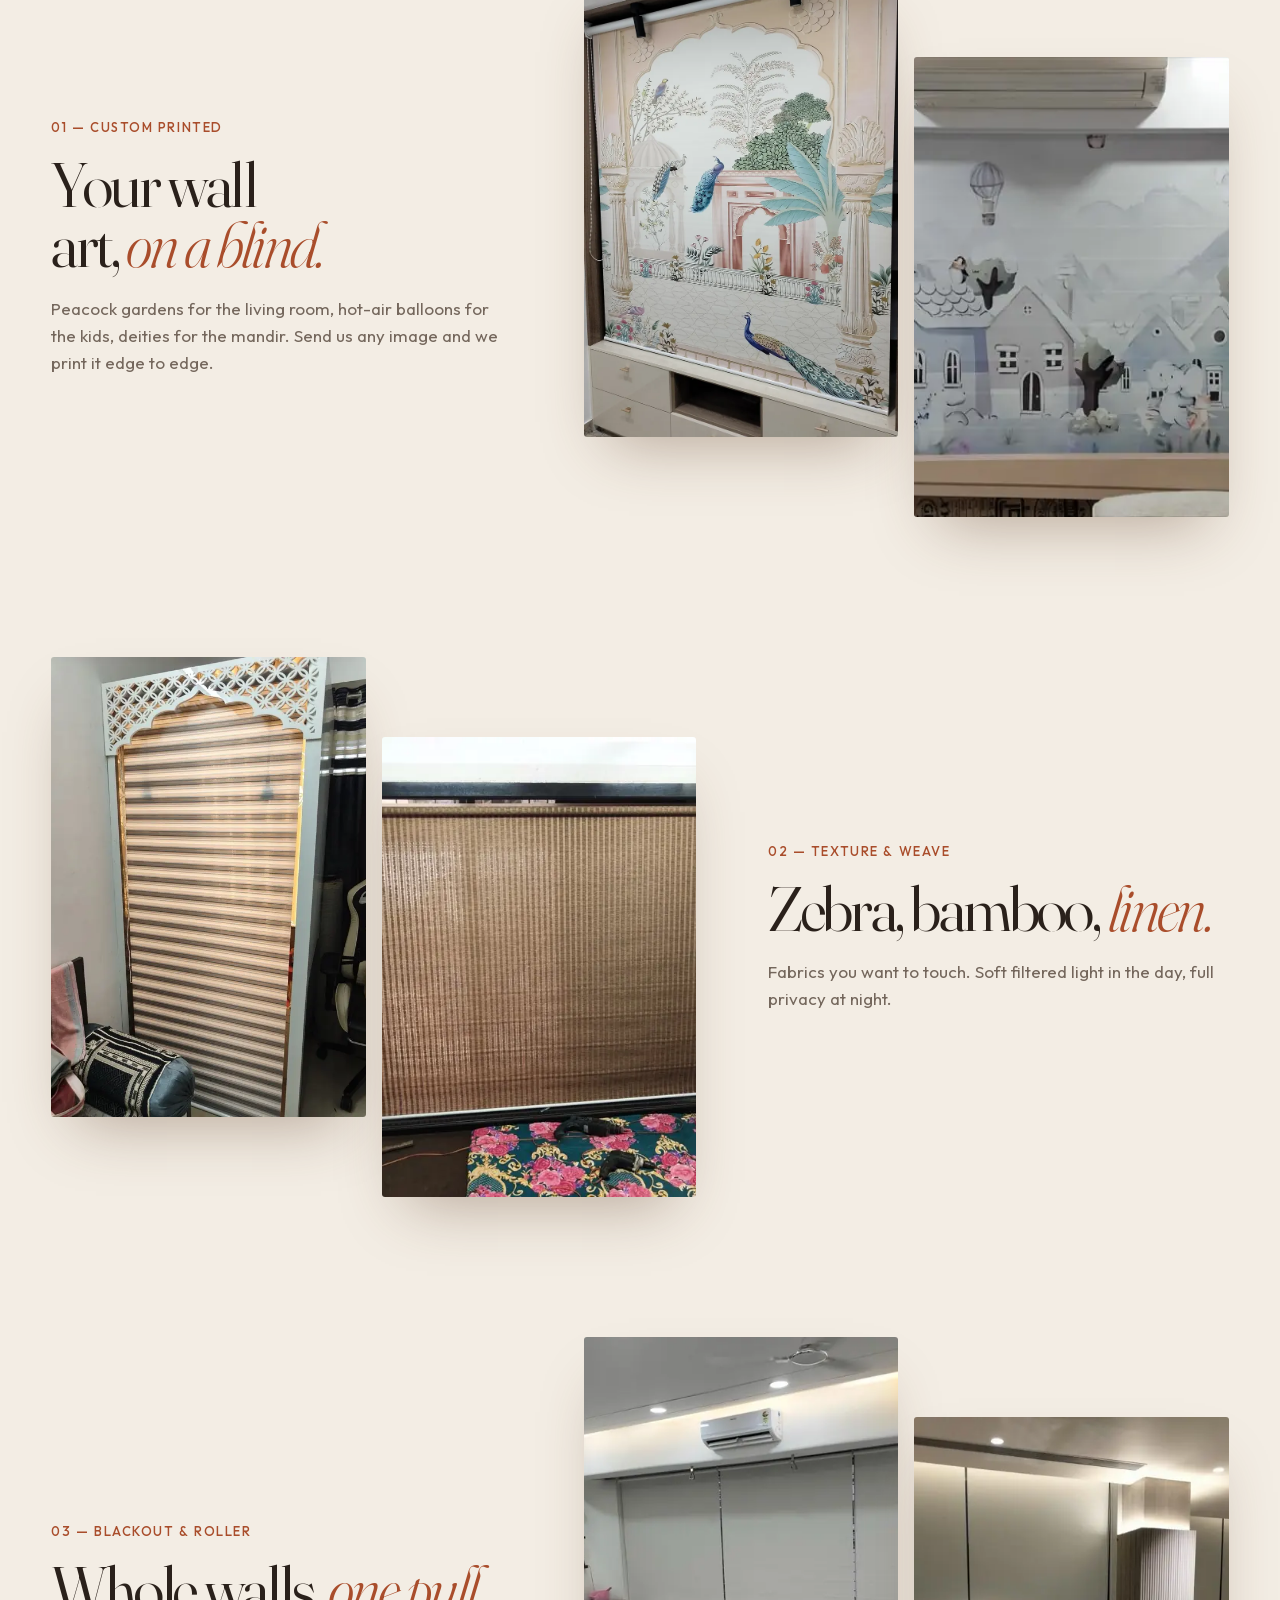
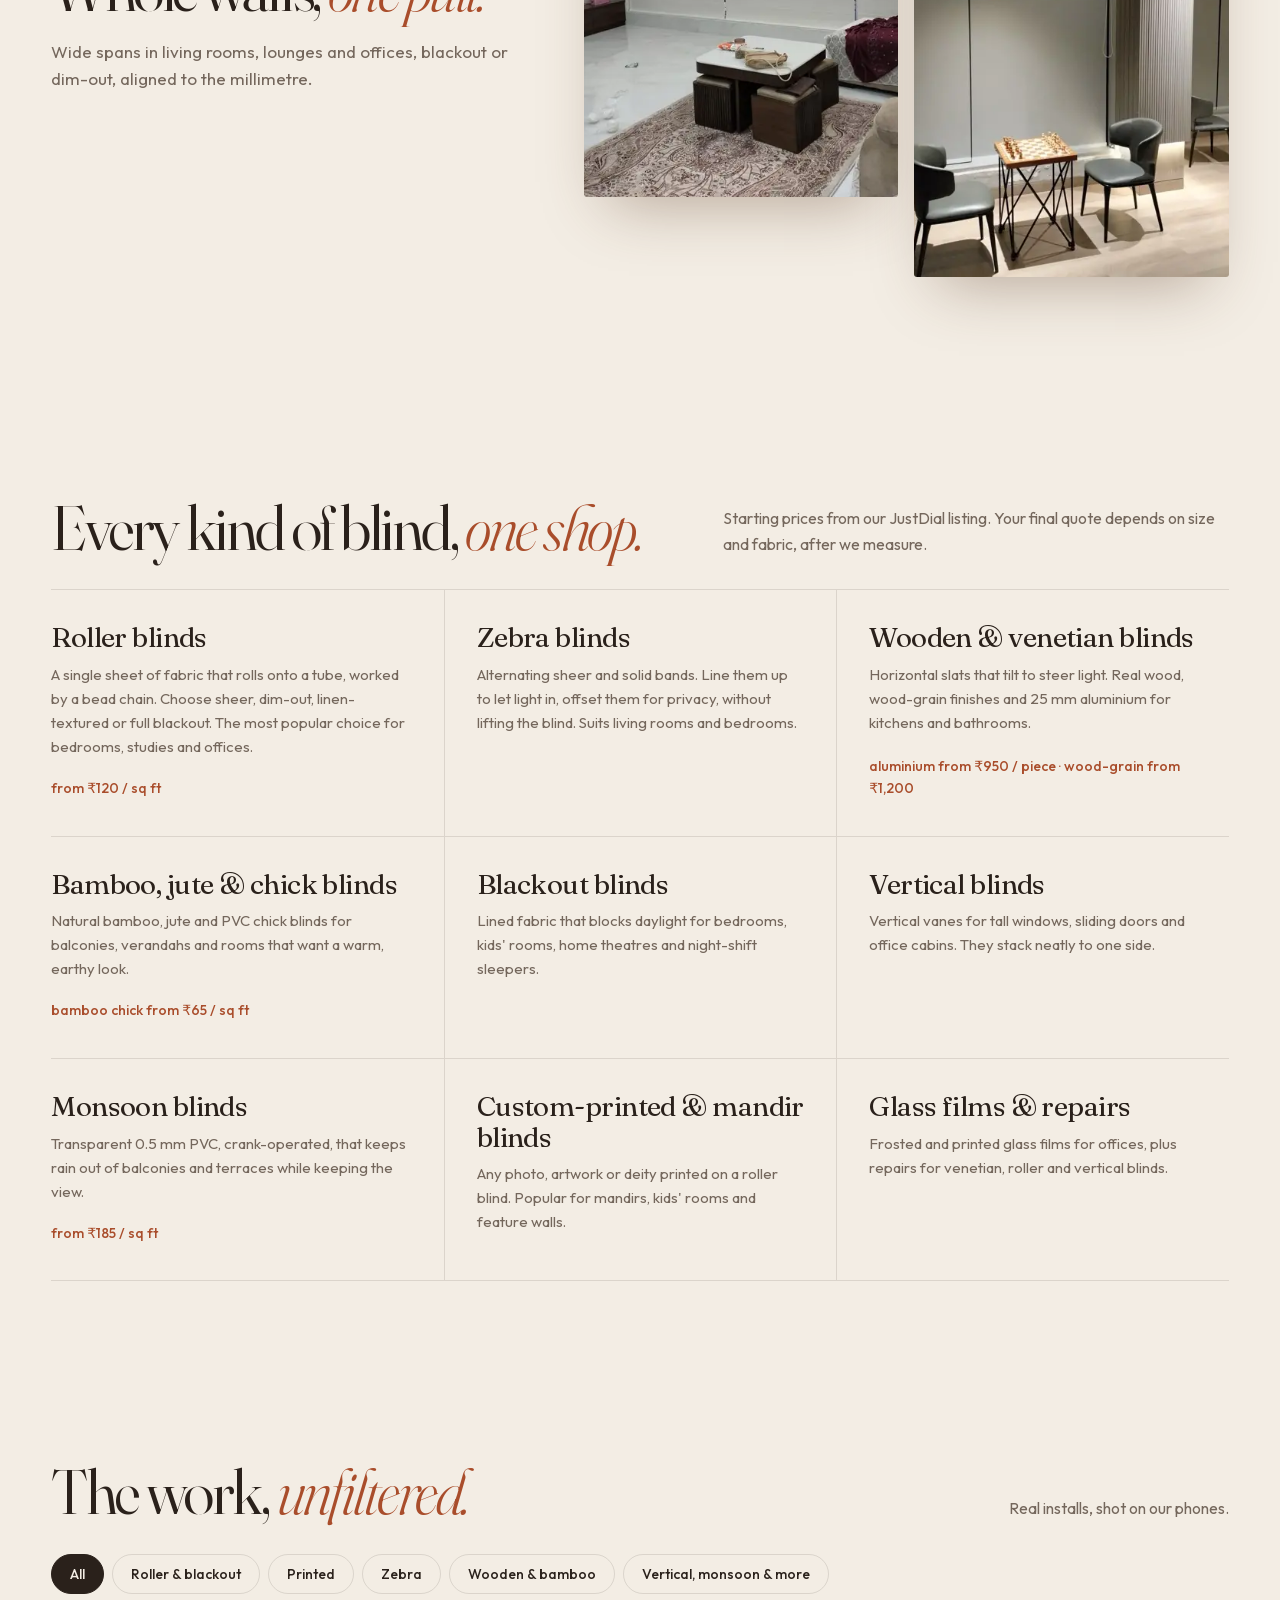
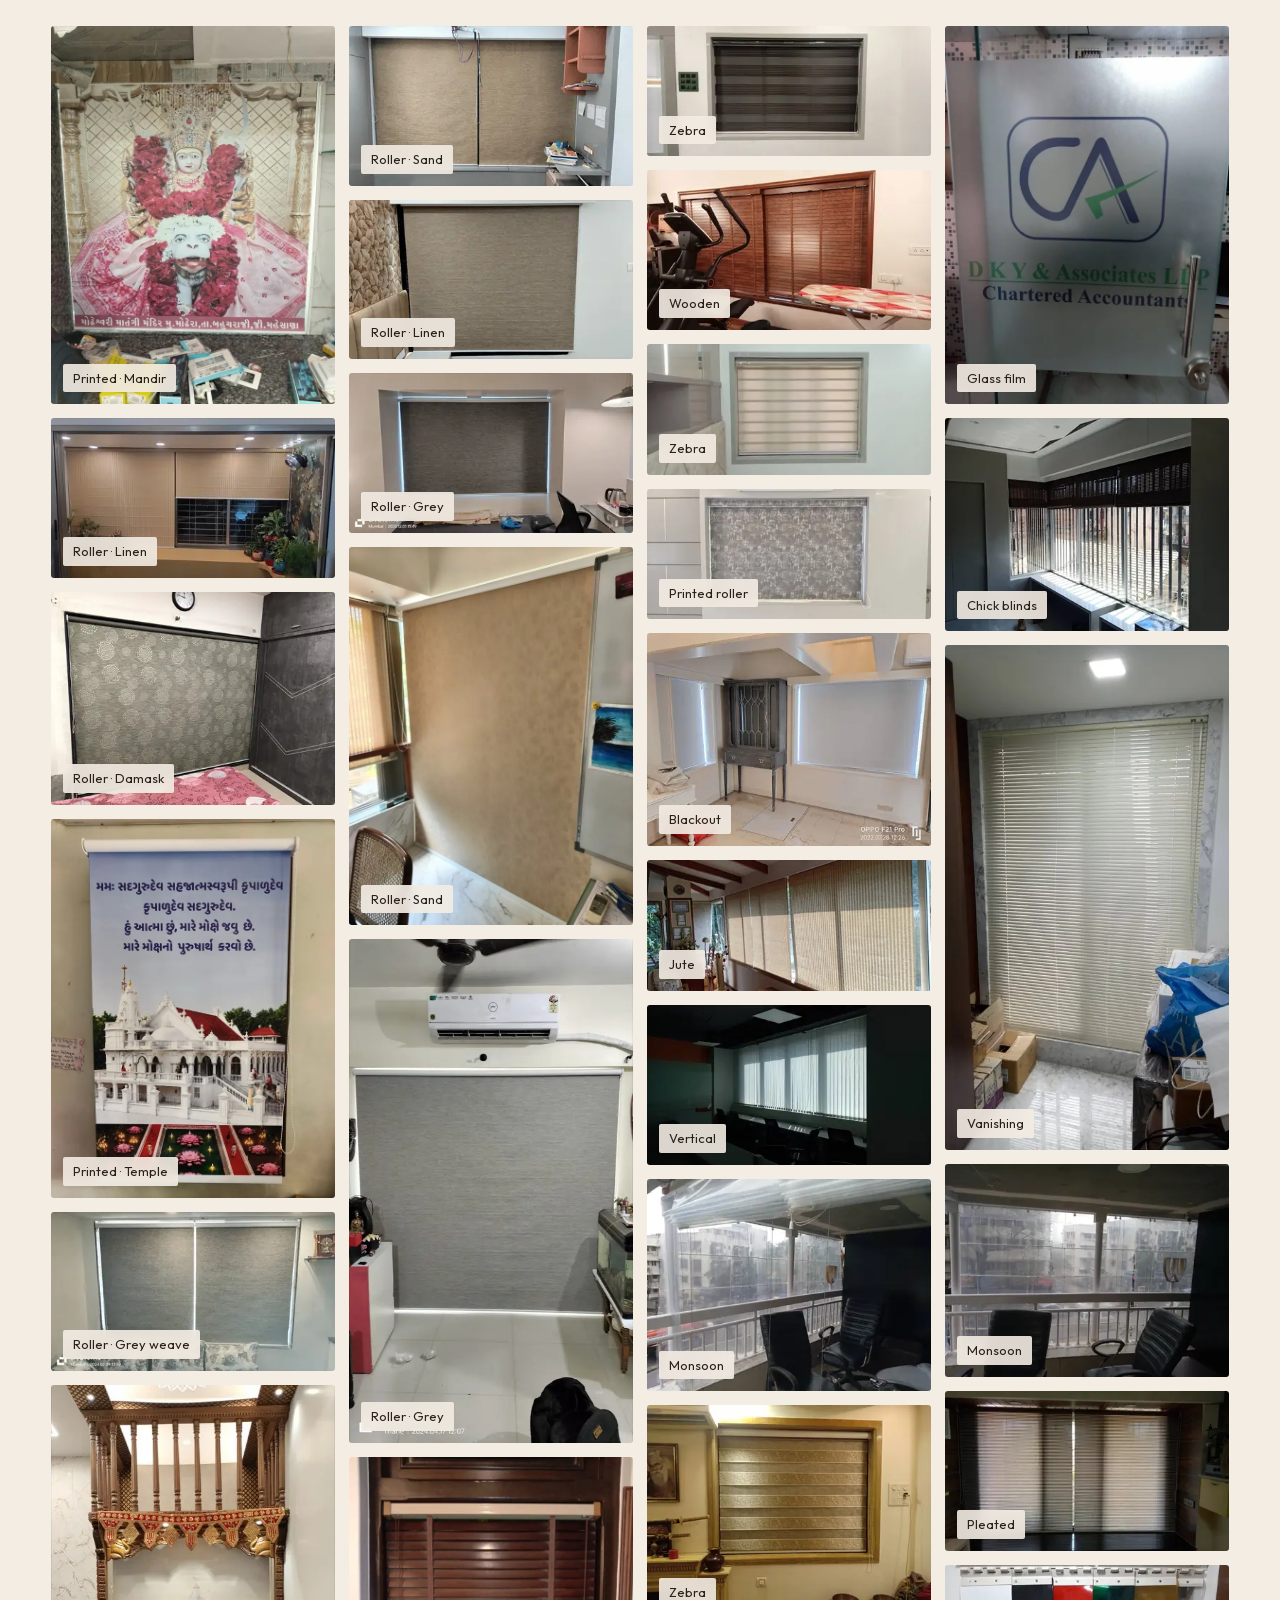
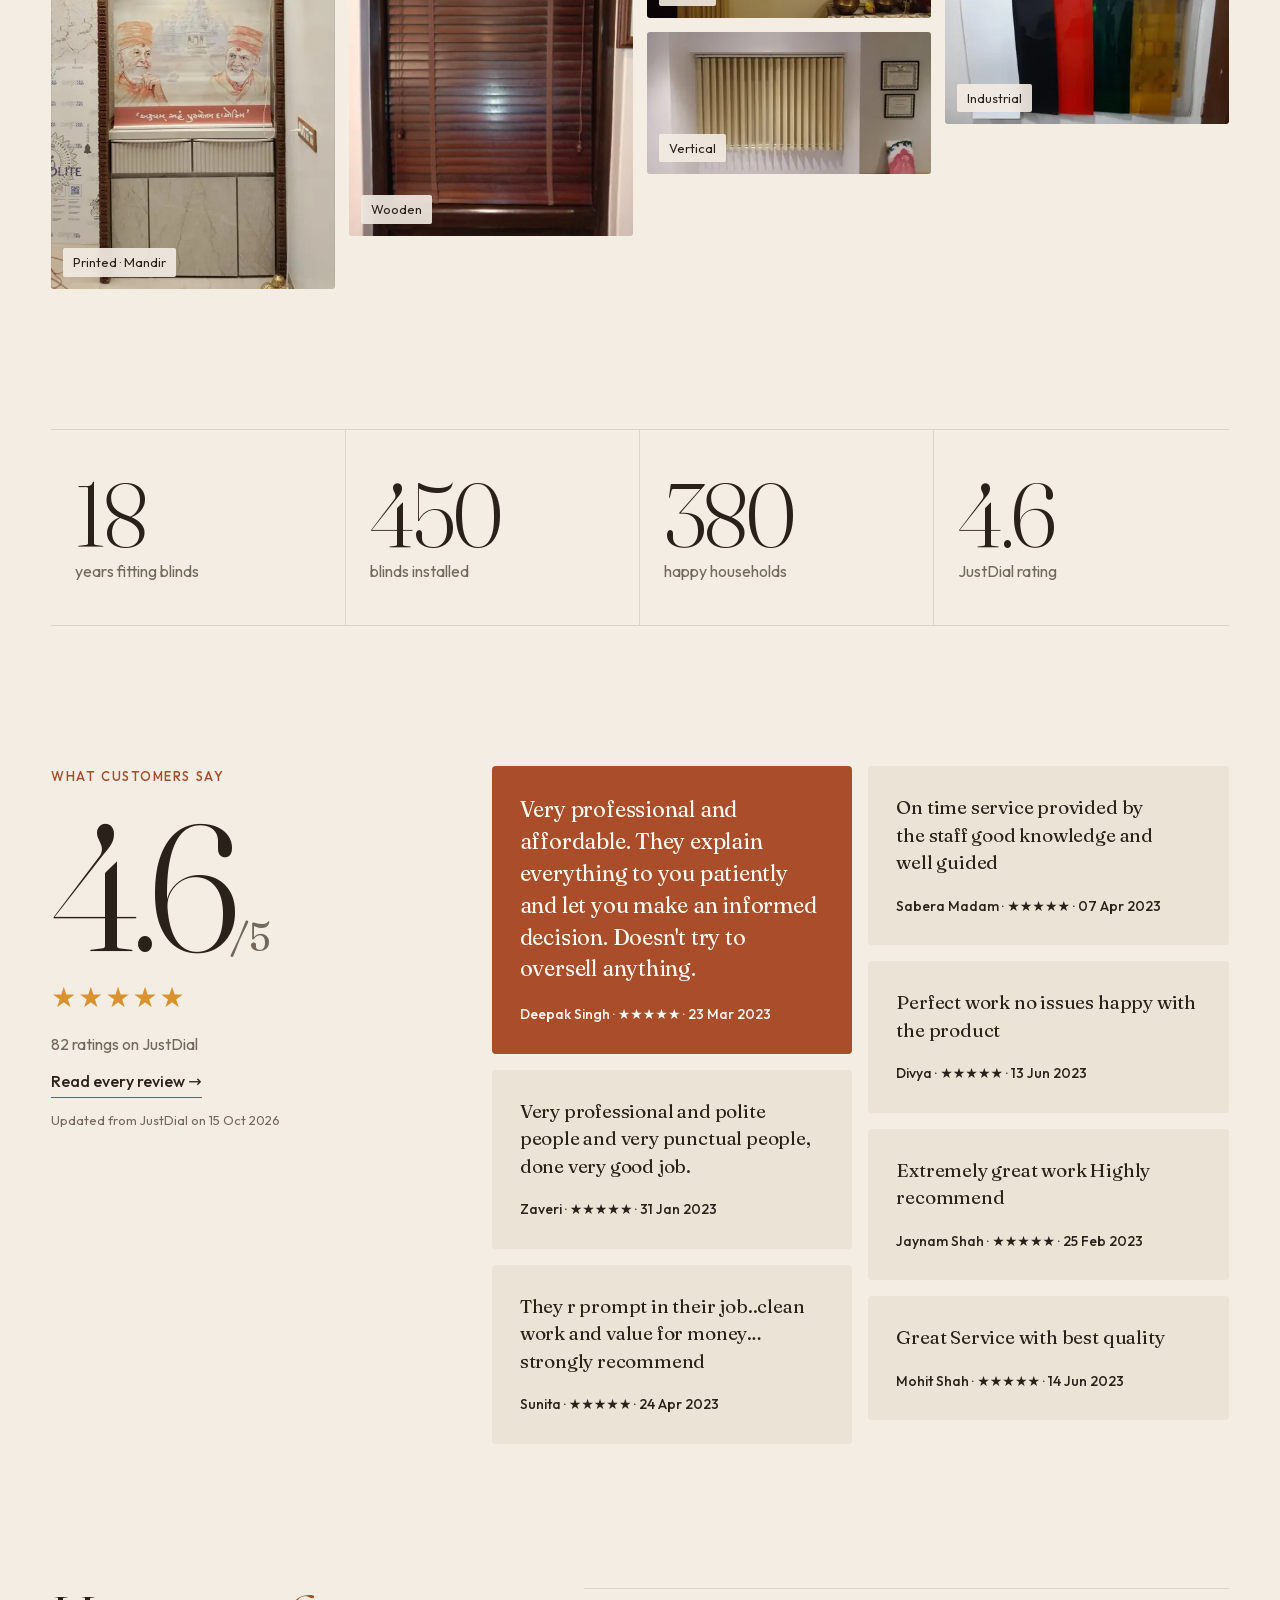
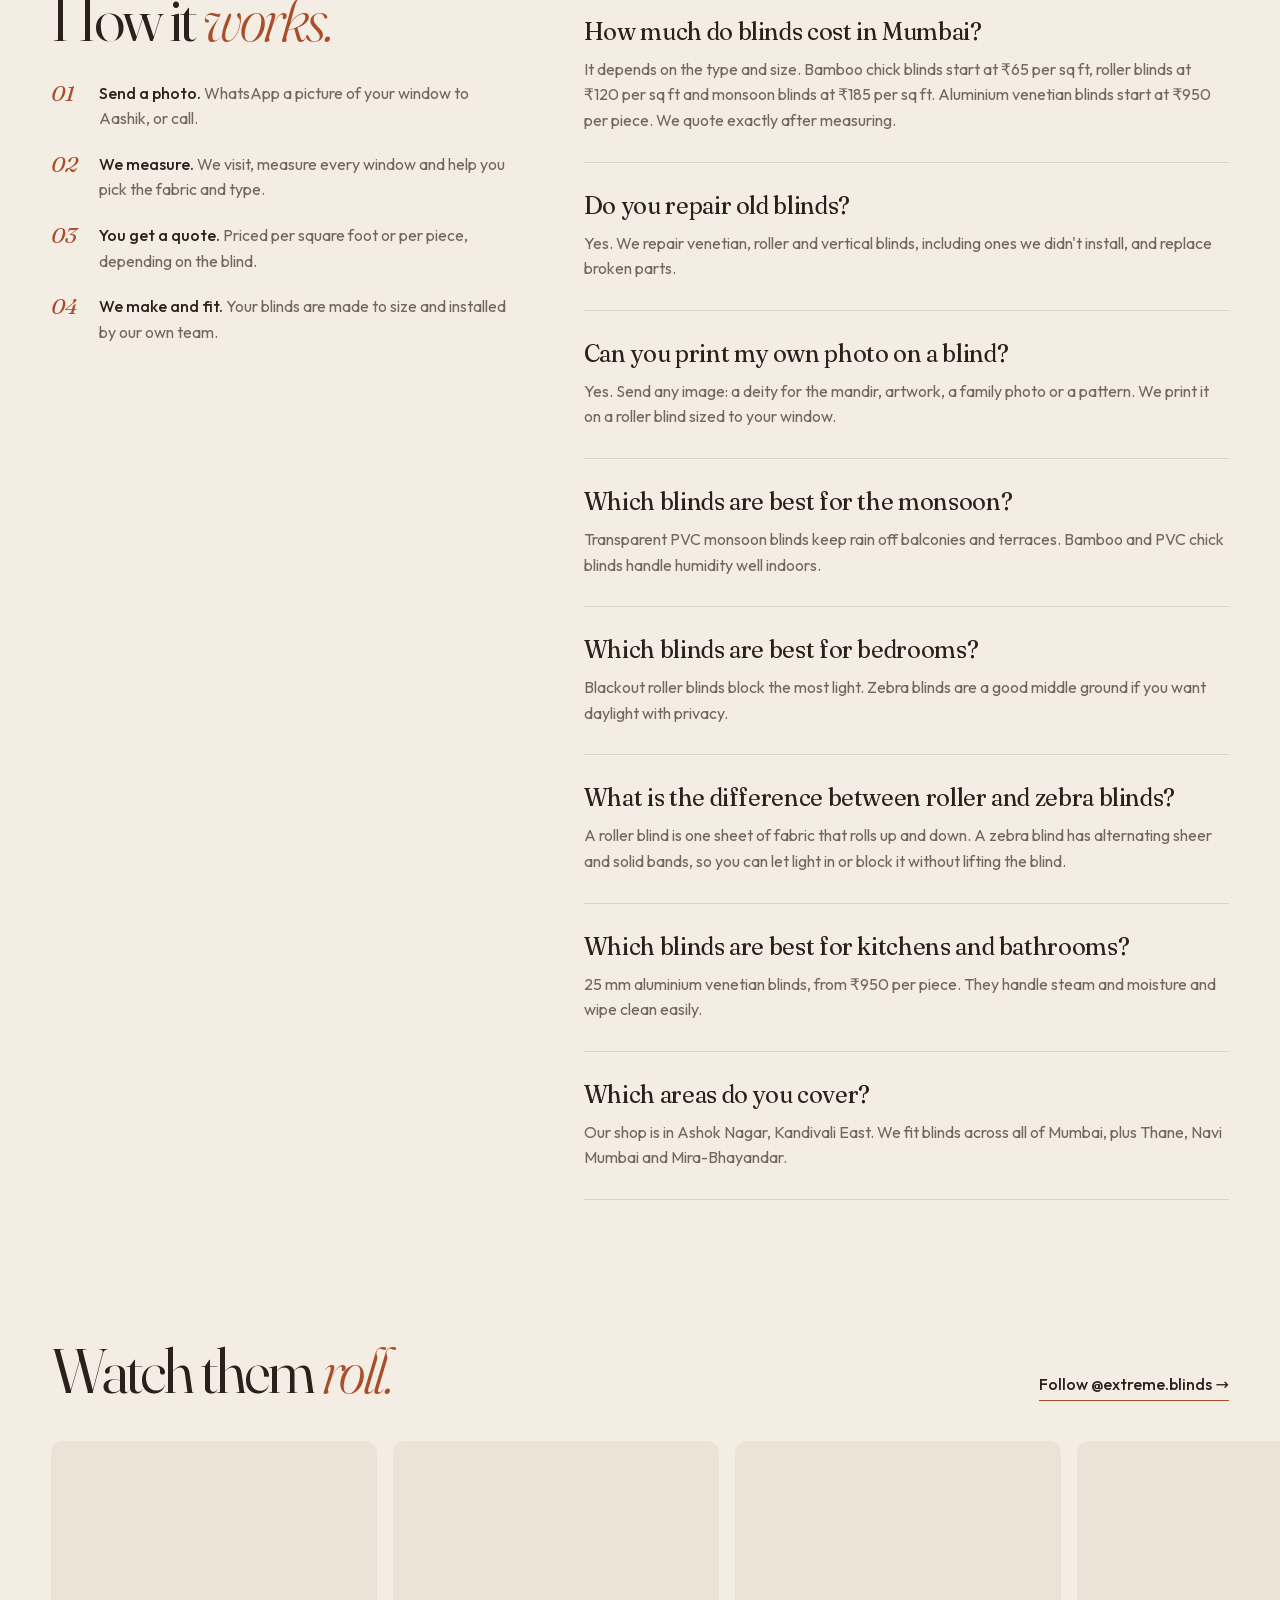
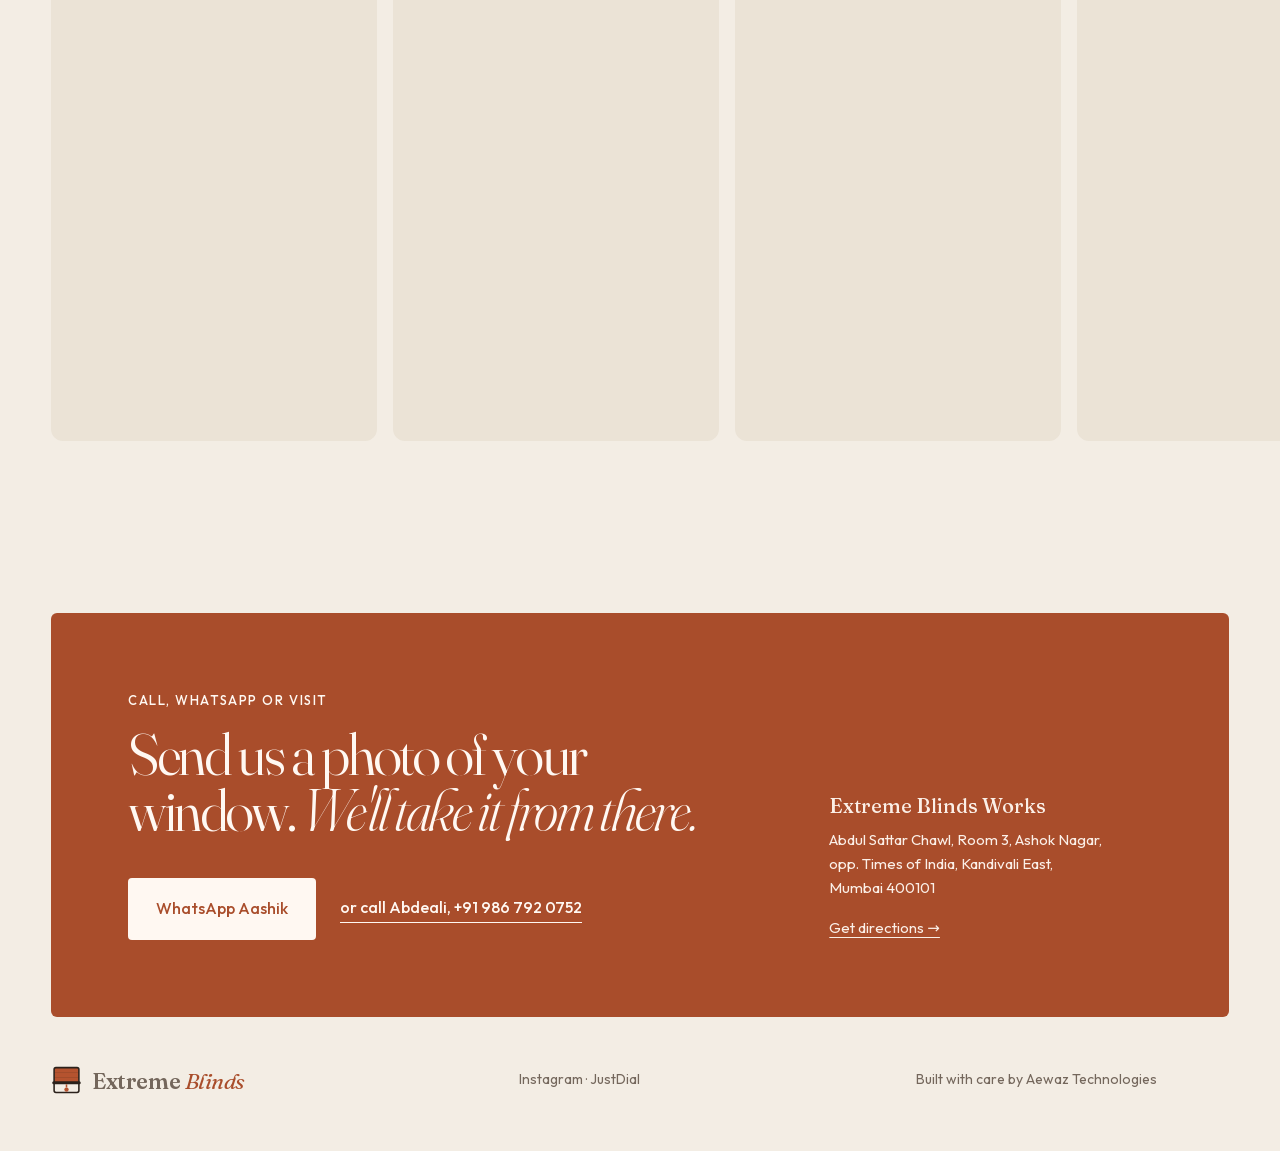
==== commit 07e824d4: "Add 1400px WebP of all 19 install photos from full-resolution originals for retina screens" ====
--- a/index.html
+++ b/index.html
@@ -28,9 +28,9 @@
     <meta name="twitter:description" content="Roller, zebra, wooden and custom-printed blinds, fitted across Mumbai since 2008." />
     <meta name="twitter:image" content="https://extremeblinds.in/assets/work/roller-linen-sitout.jpg" />
     <meta name="theme-color" content="#f3ede4" />
-    <link rel="icon" href="/favicon.ico" sizes="48x48" />
-    <link rel="icon" href="/favicon.svg" type="image/svg+xml" />
-    <link rel="apple-touch-icon" href="/apple-touch-icon.png" />
+    <link rel="icon" href="/assets/images/favicon.ico" sizes="48x48" />
+    <link rel="icon" href="/assets/images/favicon.svg" type="image/svg+xml" />
+    <link rel="apple-touch-icon" href="/assets/images/apple-touch-icon.png" />
     <link rel="manifest" href="/site.webmanifest" />
     <link
       rel="preload"
@@ -103,7 +103,7 @@
               "https://extremeblinds.in/assets/work/roller-linen-sitout.jpg",
               "https://extremeblinds.in/assets/work/printed-peacock-garden.jpg"
             ],
-            "logo": "https://extremeblinds.in/icon-512.png",
+            "logo": "https://extremeblinds.in/assets/images/icon-512.png",
             "telephone": "+919987278661",
             "priceRange": "₹65–₹1,200",
             "currenciesAccepted": "INR",
@@ -367,7 +367,7 @@
             />
           </figure>
           <figure class="s2">
-            <img width="451" height="800" src="assets/work/800/printed-peacock-feather.webp" srcset="assets/work/800/printed-peacock-feather-sm.webp 225w, assets/work/800/printed-peacock-feather.webp 451w" sizes="(max-width: 960px) 46vw, 22vw" alt="Custom-printed peacock-feather blind in a marigold-framed mandir" />
+            <img width="451" height="800" src="assets/work/800/printed-peacock-feather.webp" srcset="assets/work/800/printed-peacock-feather-sm.webp 225w, assets/work/800/printed-peacock-feather.webp 451w, assets/work/printed-peacock-feather.webp 790w" sizes="(max-width: 960px) 46vw, 22vw" alt="Custom-printed peacock-feather blind in a marigold-framed mandir" />
           </figure>
           <div class="badge"><div><b>450</b>installs<br />&amp; counting</div></div>
         </div>
@@ -401,8 +401,8 @@
             </p>
           </div>
           <div class="pics">
-            <img width="451" height="800" src="assets/work/800/printed-peacock-garden.webp" srcset="assets/work/800/printed-peacock-garden-sm.webp 225w, assets/work/800/printed-peacock-garden.webp 451w" sizes="(max-width: 960px) 100vw, 40vw" alt="Printed blind of a Mughal-style garden with peacocks" loading="lazy" />
-            <img width="800" height="451" src="assets/work/800/printed-kids-village.webp" srcset="assets/work/800/printed-kids-village-sm.webp 400w, assets/work/800/printed-kids-village.webp 800w" sizes="(max-width: 960px) 100vw, 40vw" alt="Printed kids' room blind with houses and hot-air balloons" loading="lazy" />
+            <img width="451" height="800" src="assets/work/800/printed-peacock-garden.webp" srcset="assets/work/800/printed-peacock-garden-sm.webp 225w, assets/work/800/printed-peacock-garden.webp 451w, assets/work/printed-peacock-garden.webp 790w" sizes="(max-width: 960px) 100vw, 40vw" alt="Printed blind of a Mughal-style garden with peacocks" loading="lazy" />
+            <img width="800" height="451" src="assets/work/800/printed-kids-village.webp" srcset="assets/work/800/printed-kids-village-sm.webp 400w, assets/work/800/printed-kids-village.webp 800w, assets/work/printed-kids-village.webp 1400w" sizes="(max-width: 960px) 100vw, 40vw" alt="Printed kids' room blind with houses and hot-air balloons" loading="lazy" />
           </div>
         </article>
         <article class="row flip reveal">
@@ -412,8 +412,8 @@
             <p>Fabrics you want to touch. Soft filtered light in the day, full privacy at night.</p>
           </div>
           <div class="pics">
-            <img width="600" height="800" src="assets/work/800/zebra-arch.webp" srcset="assets/work/800/zebra-arch-sm.webp 300w, assets/work/800/zebra-arch.webp 600w" sizes="(max-width: 960px) 100vw, 40vw" alt="Zebra blind fitted inside a carved jaali arch" loading="lazy" />
-            <img width="800" height="600" src="assets/work/800/bamboo-bedroom.webp" srcset="assets/work/800/bamboo-bedroom-sm.webp 400w, assets/work/800/bamboo-bedroom.webp 800w" sizes="(max-width: 960px) 100vw, 40vw" alt="Natural bamboo blind in a bedroom" loading="lazy" />
+            <img width="600" height="800" src="assets/work/800/zebra-arch.webp" srcset="assets/work/800/zebra-arch-sm.webp 300w, assets/work/800/zebra-arch.webp 600w, assets/work/zebra-arch.webp 1050w" sizes="(max-width: 960px) 100vw, 40vw" alt="Zebra blind fitted inside a carved jaali arch" loading="lazy" />
+            <img width="800" height="600" src="assets/work/800/bamboo-bedroom.webp" srcset="assets/work/800/bamboo-bedroom-sm.webp 400w, assets/work/800/bamboo-bedroom.webp 800w, assets/work/bamboo-bedroom.webp 1400w" sizes="(max-width: 960px) 100vw, 40vw" alt="Natural bamboo blind in a bedroom" loading="lazy" />
           </div>
         </article>
         <article class="row reveal">
@@ -423,8 +423,8 @@
             <p>Wide spans in living rooms, lounges and offices, blackout or dim-out, aligned to the millimetre.</p>
           </div>
           <div class="pics">
-            <img width="800" height="600" src="assets/work/800/roller-blackout-living.webp" srcset="assets/work/800/roller-blackout-living-sm.webp 400w, assets/work/800/roller-blackout-living.webp 800w" sizes="(max-width: 960px) 100vw, 40vw" alt="Three white roller blinds across a living-room wall" loading="lazy" />
-            <img width="800" height="600" src="assets/work/800/roller-dim-lounge.webp" srcset="assets/work/800/roller-dim-lounge-sm.webp 400w, assets/work/800/roller-dim-lounge.webp 800w" sizes="(max-width: 960px) 100vw, 40vw" alt="Grey dim-out roller blinds in a lounge with chess tables" loading="lazy" />
+            <img width="800" height="600" src="assets/work/800/roller-blackout-living.webp" srcset="assets/work/800/roller-blackout-living-sm.webp 400w, assets/work/800/roller-blackout-living.webp 800w, assets/work/roller-blackout-living.webp 1400w" sizes="(max-width: 960px) 100vw, 40vw" alt="Three white roller blinds across a living-room wall" loading="lazy" />
+            <img width="800" height="600" src="assets/work/800/roller-dim-lounge.webp" srcset="assets/work/800/roller-dim-lounge-sm.webp 400w, assets/work/800/roller-dim-lounge.webp 800w, assets/work/roller-dim-lounge.webp 1400w" sizes="(max-width: 960px) 100vw, 40vw" alt="Grey dim-out roller blinds in a lounge with chess tables" loading="lazy" />
           </div>
         </article>
       </section>
@@ -492,17 +492,17 @@
           <button class="chip" data-filter="other" aria-pressed="false">Vertical, monsoon &amp; more</button>
         </div>
         <div class="grid">
-          <figure data-cat="printed"><img width="600" height="800" loading="lazy" src="assets/work/800/printed-mataji.webp" srcset="assets/work/800/printed-mataji-sm.webp 300w, assets/work/800/printed-mataji.webp 600w" sizes="(max-width: 520px) 50vw, (max-width: 960px) 33vw, 25vw" alt="Printed blind of a garlanded goddess for a home mandir" /><figcaption>Printed · Mandir</figcaption></figure>
-          <figure data-cat="roller"><img width="800" height="451" loading="lazy" src="assets/work/800/roller-linen-sitout-wide.webp" srcset="assets/work/800/roller-linen-sitout-wide-sm.webp 400w, assets/work/800/roller-linen-sitout-wide.webp 800w" sizes="(max-width: 520px) 50vw, (max-width: 960px) 33vw, 25vw" alt="Two linen roller blinds over a sit-out window with plants" /><figcaption>Roller · Linen</figcaption></figure>
-          <figure data-cat="roller"><img width="800" height="600" loading="lazy" src="assets/work/800/roller-damask-bedroom.webp" srcset="assets/work/800/roller-damask-bedroom-sm.webp 400w, assets/work/800/roller-damask-bedroom.webp 800w" sizes="(max-width: 520px) 50vw, (max-width: 960px) 33vw, 25vw" alt="Grey damask-patterned roller blind behind a bed" /><figcaption>Roller · Damask</figcaption></figure>
-          <figure data-cat="printed"><img width="600" height="800" loading="lazy" src="assets/work/800/printed-temple.webp" srcset="assets/work/800/printed-temple-sm.webp 300w, assets/work/800/printed-temple.webp 600w" sizes="(max-width: 520px) 50vw, (max-width: 960px) 33vw, 25vw" alt="Printed blind of a white temple with Gujarati verse" /><figcaption>Printed · Temple</figcaption></figure>
-          <figure data-cat="roller"><img width="800" height="451" loading="lazy" src="assets/work/800/roller-grey-living.webp" srcset="assets/work/800/roller-grey-living-sm.webp 400w, assets/work/800/roller-grey-living.webp 800w" sizes="(max-width: 520px) 50vw, (max-width: 960px) 33vw, 25vw" alt="Pair of grey roller blinds behind a floral sofa" /><figcaption>Roller · Grey weave</figcaption></figure>
-          <figure data-cat="printed"><img width="451" height="800" loading="lazy" src="assets/work/800/printed-mandir-swaminarayan.webp" srcset="assets/work/800/printed-mandir-swaminarayan-sm.webp 225w, assets/work/800/printed-mandir-swaminarayan.webp 451w" sizes="(max-width: 520px) 50vw, (max-width: 960px) 33vw, 25vw" alt="Printed blind inside a carved wooden mandir" /><figcaption>Printed · Mandir</figcaption></figure>
-          <figure data-cat="roller"><img width="800" height="451" loading="lazy" src="assets/work/800/roller-sand-kids-room.webp" srcset="assets/work/800/roller-sand-kids-room-sm.webp 400w, assets/work/800/roller-sand-kids-room.webp 800w" sizes="(max-width: 520px) 50vw, (max-width: 960px) 33vw, 25vw" alt="Sand-coloured roller blind in a kids' study" /><figcaption>Roller · Sand</figcaption></figure>
-          <figure data-cat="roller"><img width="800" height="451" loading="lazy" src="assets/work/800/roller-linen-bedroom.webp" srcset="assets/work/800/roller-linen-bedroom-sm.webp 400w, assets/work/800/roller-linen-bedroom.webp 800w" sizes="(max-width: 520px) 50vw, (max-width: 960px) 33vw, 25vw" alt="Linen roller blind beside a padded headboard" /><figcaption>Roller · Linen</figcaption></figure>
-          <figure data-cat="roller"><img width="800" height="451" loading="lazy" src="assets/work/800/roller-grey-study.webp" srcset="assets/work/800/roller-grey-study-sm.webp 400w, assets/work/800/roller-grey-study.webp 800w" sizes="(max-width: 520px) 50vw, (max-width: 960px) 33vw, 25vw" alt="Grey roller blind over a home-office desk" /><figcaption>Roller · Grey</figcaption></figure>
-          <figure data-cat="roller"><img width="600" height="800" loading="lazy" src="assets/work/800/roller-sand-office.webp" srcset="assets/work/800/roller-sand-office-sm.webp 300w, assets/work/800/roller-sand-office.webp 600w" sizes="(max-width: 520px) 50vw, (max-width: 960px) 33vw, 25vw" alt="Full-height sand roller blind in an office" /><figcaption>Roller · Sand</figcaption></figure>
-          <figure data-cat="roller"><img width="451" height="800" loading="lazy" src="assets/work/800/roller-grey-hall.webp" srcset="assets/work/800/roller-grey-hall-sm.webp 225w, assets/work/800/roller-grey-hall.webp 451w" sizes="(max-width: 520px) 50vw, (max-width: 960px) 33vw, 25vw" alt="Tall grey roller blind next to an aquarium" /><figcaption>Roller · Grey</figcaption></figure>
+          <figure data-cat="printed"><img width="600" height="800" loading="lazy" src="assets/work/800/printed-mataji.webp" srcset="assets/work/800/printed-mataji-sm.webp 300w, assets/work/800/printed-mataji.webp 600w, assets/work/printed-mataji.webp 1050w" sizes="(max-width: 520px) 50vw, (max-width: 960px) 33vw, 25vw" alt="Printed blind of a garlanded goddess for a home mandir" /><figcaption>Printed · Mandir</figcaption></figure>
+          <figure data-cat="roller"><img width="800" height="451" loading="lazy" src="assets/work/800/roller-linen-sitout-wide.webp" srcset="assets/work/800/roller-linen-sitout-wide-sm.webp 400w, assets/work/800/roller-linen-sitout-wide.webp 800w, assets/work/roller-linen-sitout-wide.webp 1400w" sizes="(max-width: 520px) 50vw, (max-width: 960px) 33vw, 25vw" alt="Two linen roller blinds over a sit-out window with plants" /><figcaption>Roller · Linen</figcaption></figure>
+          <figure data-cat="roller"><img width="800" height="600" loading="lazy" src="assets/work/800/roller-damask-bedroom.webp" srcset="assets/work/800/roller-damask-bedroom-sm.webp 400w, assets/work/800/roller-damask-bedroom.webp 800w, assets/work/roller-damask-bedroom.webp 1400w" sizes="(max-width: 520px) 50vw, (max-width: 960px) 33vw, 25vw" alt="Grey damask-patterned roller blind behind a bed" /><figcaption>Roller · Damask</figcaption></figure>
+          <figure data-cat="printed"><img width="600" height="800" loading="lazy" src="assets/work/800/printed-temple.webp" srcset="assets/work/800/printed-temple-sm.webp 300w, assets/work/800/printed-temple.webp 600w, assets/work/printed-temple.webp 1050w" sizes="(max-width: 520px) 50vw, (max-width: 960px) 33vw, 25vw" alt="Printed blind of a white temple with Gujarati verse" /><figcaption>Printed · Temple</figcaption></figure>
+          <figure data-cat="roller"><img width="800" height="451" loading="lazy" src="assets/work/800/roller-grey-living.webp" srcset="assets/work/800/roller-grey-living-sm.webp 400w, assets/work/800/roller-grey-living.webp 800w, assets/work/roller-grey-living.webp 1400w" sizes="(max-width: 520px) 50vw, (max-width: 960px) 33vw, 25vw" alt="Pair of grey roller blinds behind a floral sofa" /><figcaption>Roller · Grey weave</figcaption></figure>
+          <figure data-cat="printed"><img width="451" height="800" loading="lazy" src="assets/work/800/printed-mandir-swaminarayan.webp" srcset="assets/work/800/printed-mandir-swaminarayan-sm.webp 225w, assets/work/800/printed-mandir-swaminarayan.webp 451w, assets/work/printed-mandir-swaminarayan.webp 790w" sizes="(max-width: 520px) 50vw, (max-width: 960px) 33vw, 25vw" alt="Printed blind inside a carved wooden mandir" /><figcaption>Printed · Mandir</figcaption></figure>
+          <figure data-cat="roller"><img width="800" height="451" loading="lazy" src="assets/work/800/roller-sand-kids-room.webp" srcset="assets/work/800/roller-sand-kids-room-sm.webp 400w, assets/work/800/roller-sand-kids-room.webp 800w, assets/work/roller-sand-kids-room.webp 1400w" sizes="(max-width: 520px) 50vw, (max-width: 960px) 33vw, 25vw" alt="Sand-coloured roller blind in a kids' study" /><figcaption>Roller · Sand</figcaption></figure>
+          <figure data-cat="roller"><img width="800" height="451" loading="lazy" src="assets/work/800/roller-linen-bedroom.webp" srcset="assets/work/800/roller-linen-bedroom-sm.webp 400w, assets/work/800/roller-linen-bedroom.webp 800w, assets/work/roller-linen-bedroom.webp 1400w" sizes="(max-width: 520px) 50vw, (max-width: 960px) 33vw, 25vw" alt="Linen roller blind beside a padded headboard" /><figcaption>Roller · Linen</figcaption></figure>
+          <figure data-cat="roller"><img width="800" height="451" loading="lazy" src="assets/work/800/roller-grey-study.webp" srcset="assets/work/800/roller-grey-study-sm.webp 400w, assets/work/800/roller-grey-study.webp 800w, assets/work/roller-grey-study.webp 1400w" sizes="(max-width: 520px) 50vw, (max-width: 960px) 33vw, 25vw" alt="Grey roller blind over a home-office desk" /><figcaption>Roller · Grey</figcaption></figure>
+          <figure data-cat="roller"><img width="600" height="800" loading="lazy" src="assets/work/800/roller-sand-office.webp" srcset="assets/work/800/roller-sand-office-sm.webp 300w, assets/work/800/roller-sand-office.webp 600w, assets/work/roller-sand-office.webp 1050w" sizes="(max-width: 520px) 50vw, (max-width: 960px) 33vw, 25vw" alt="Full-height sand roller blind in an office" /><figcaption>Roller · Sand</figcaption></figure>
+          <figure data-cat="roller"><img width="451" height="800" loading="lazy" src="assets/work/800/roller-grey-hall.webp" srcset="assets/work/800/roller-grey-hall-sm.webp 225w, assets/work/800/roller-grey-hall.webp 451w, assets/work/roller-grey-hall.webp 790w" sizes="(max-width: 520px) 50vw, (max-width: 960px) 33vw, 25vw" alt="Tall grey roller blind next to an aquarium" /><figcaption>Roller · Grey</figcaption></figure>
           <figure data-cat="wood"><img width="600" height="800" loading="lazy" src="assets/gallery/wooden-blinds.webp" srcset="assets/gallery/wooden-blinds-sm.webp 300w, assets/gallery/wooden-blinds.webp 600w" sizes="(max-width: 520px) 50vw, (max-width: 960px) 33vw, 25vw" alt="Dark wooden venetian blind on a tall window" /><figcaption>Wooden</figcaption></figure>
           <figure data-cat="zebra"><img width="800" height="369" loading="lazy" src="assets/gallery/zebra-blinds.webp" srcset="assets/gallery/zebra-blinds-sm.webp 400w, assets/gallery/zebra-blinds.webp 800w" sizes="(max-width: 520px) 50vw, (max-width: 960px) 33vw, 25vw" alt="Grey zebra blind on a small window" /><figcaption>Zebra</figcaption></figure>
           <figure data-cat="wood"><img width="800" height="450" loading="lazy" src="assets/gallery/wooden-blinds-2.webp" srcset="assets/gallery/wooden-blinds-2-sm.webp 400w, assets/gallery/wooden-blinds-2.webp 800w" sizes="(max-width: 520px) 50vw, (max-width: 960px) 33vw, 25vw" alt="Wooden venetian blinds in a home gym" /><figcaption>Wooden</figcaption></figure>
